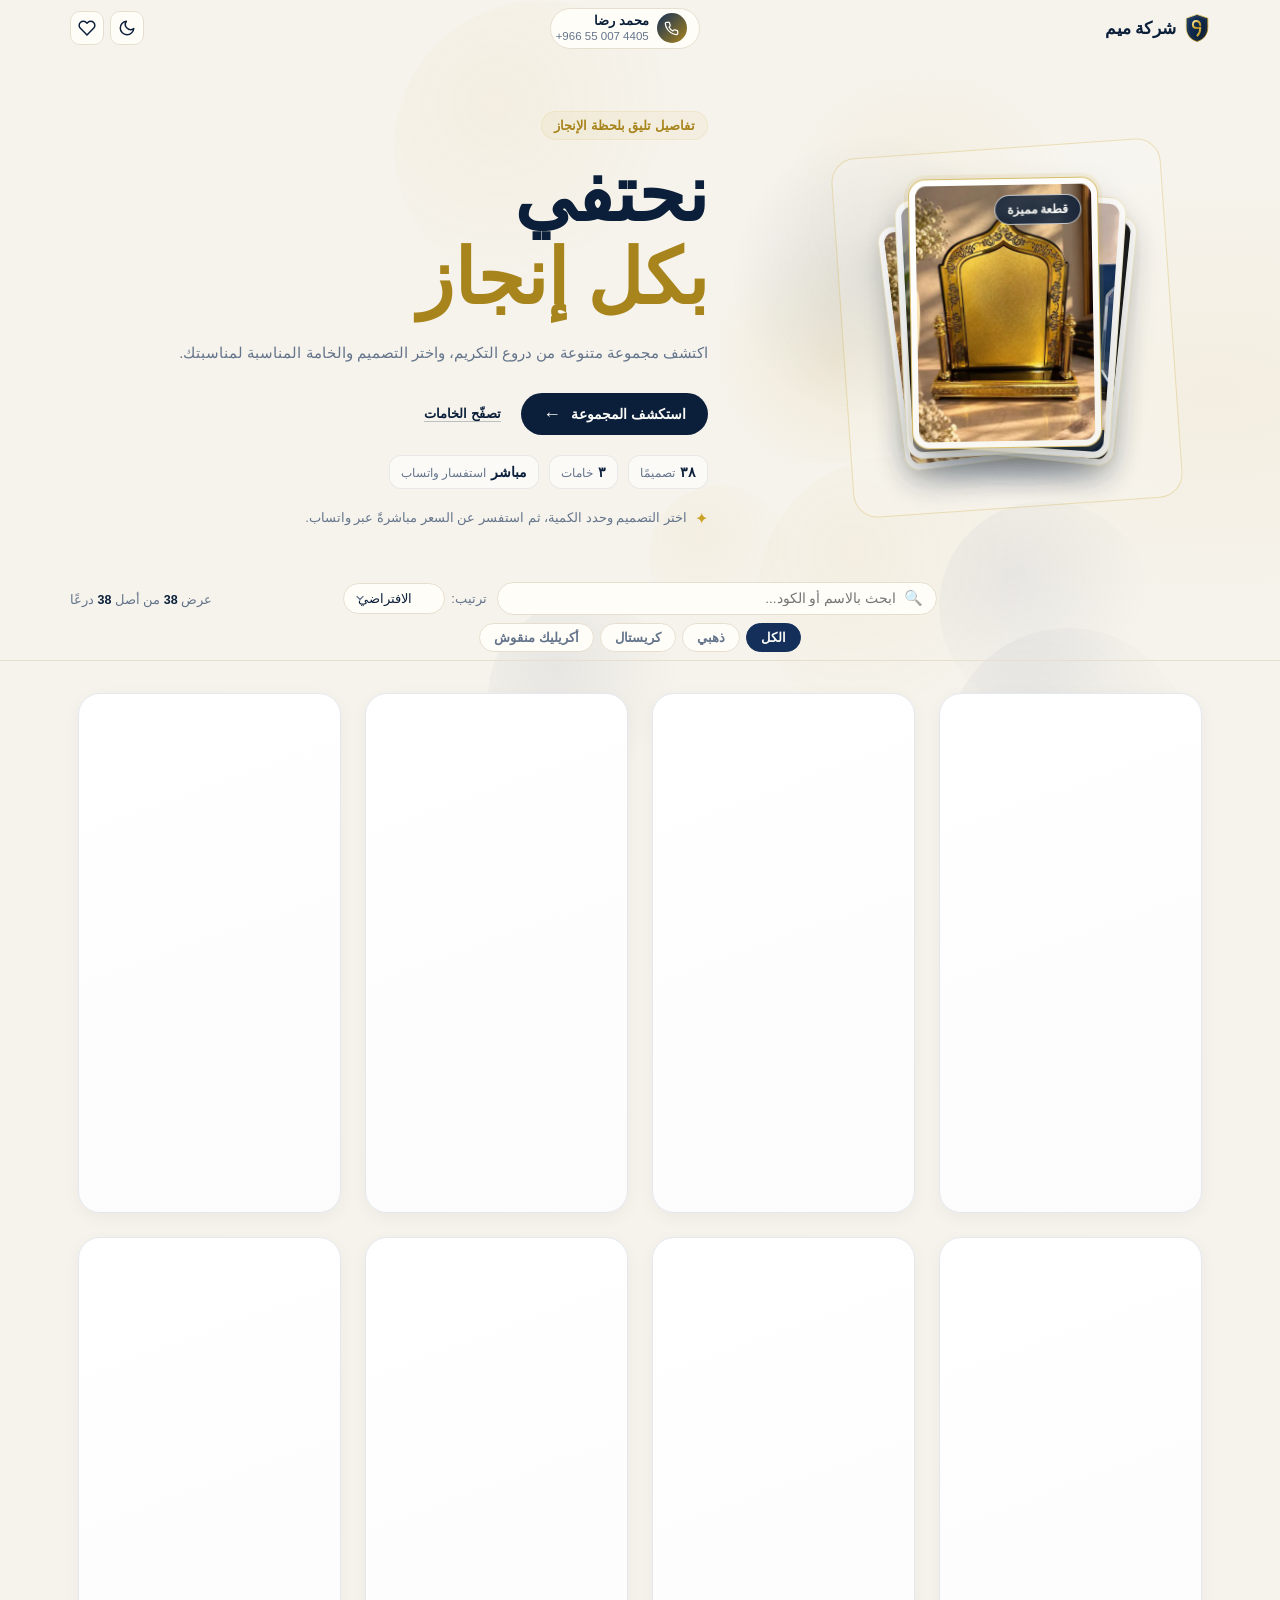
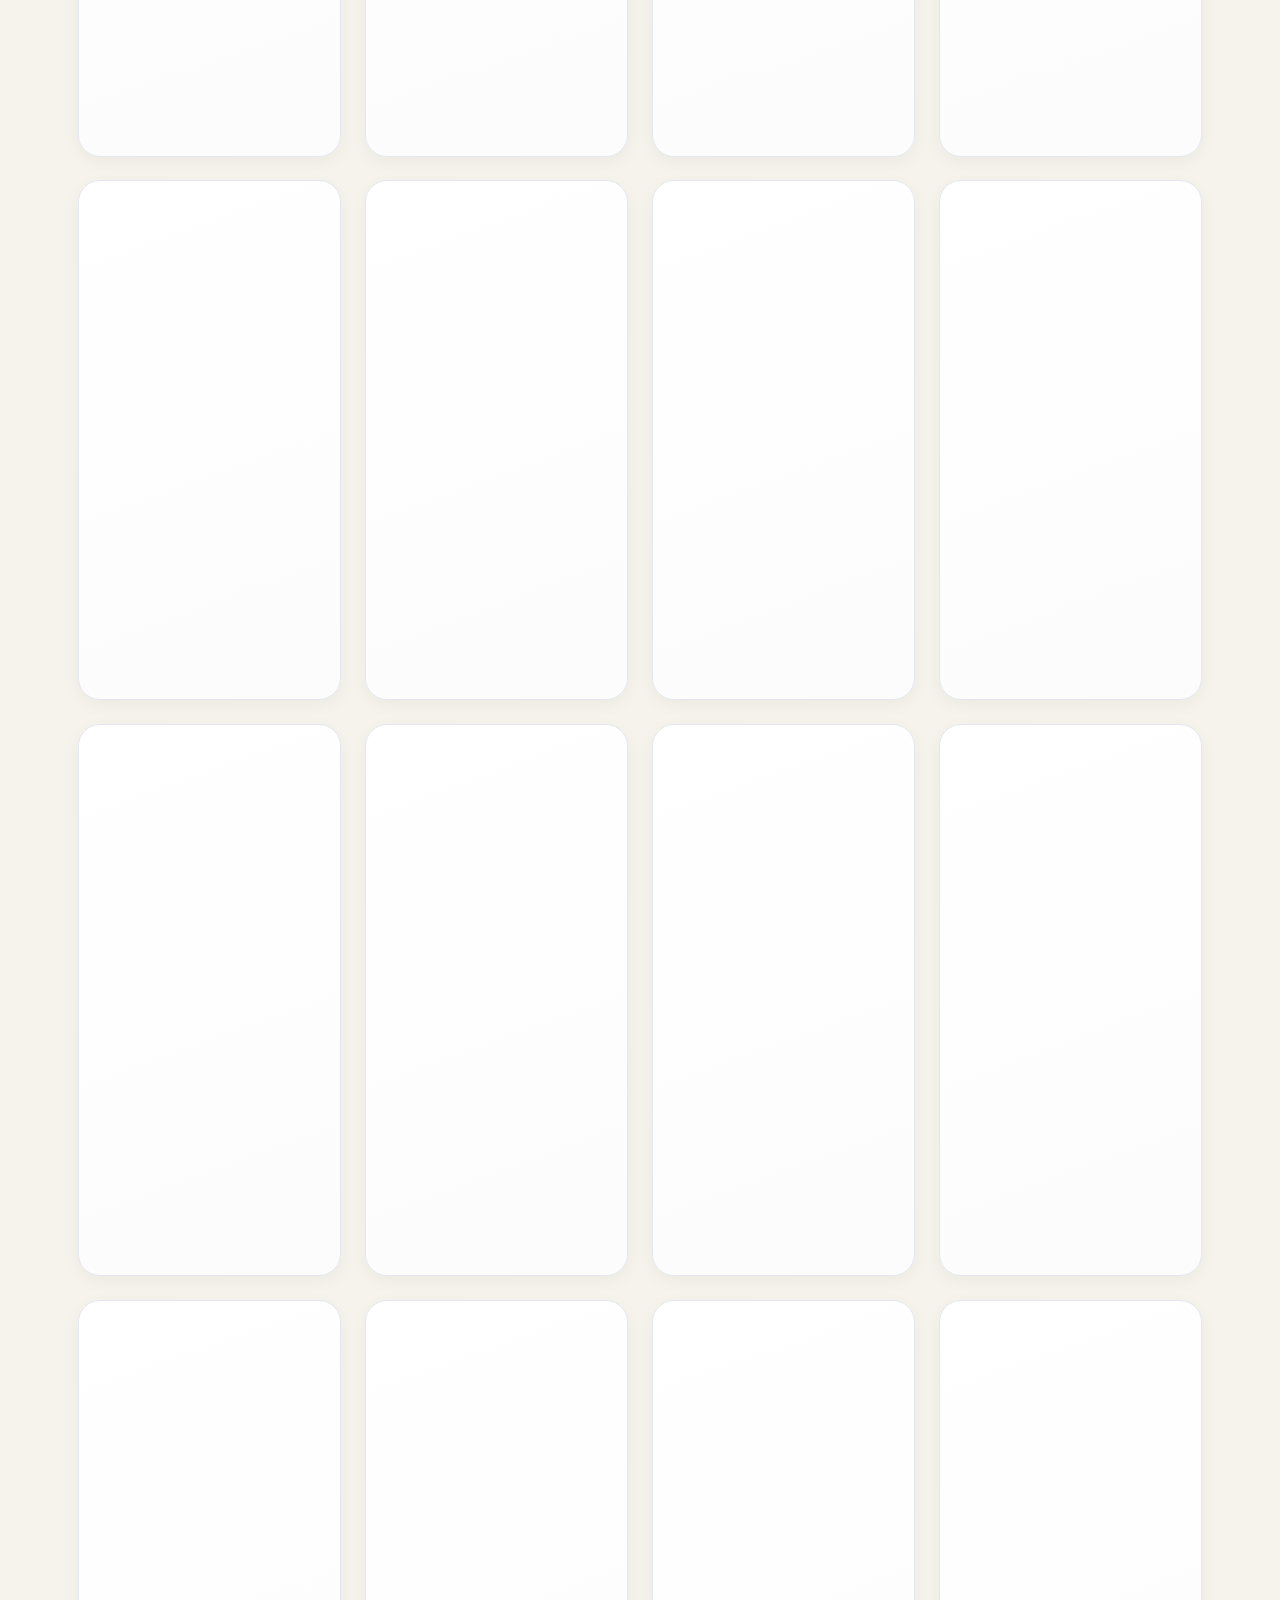
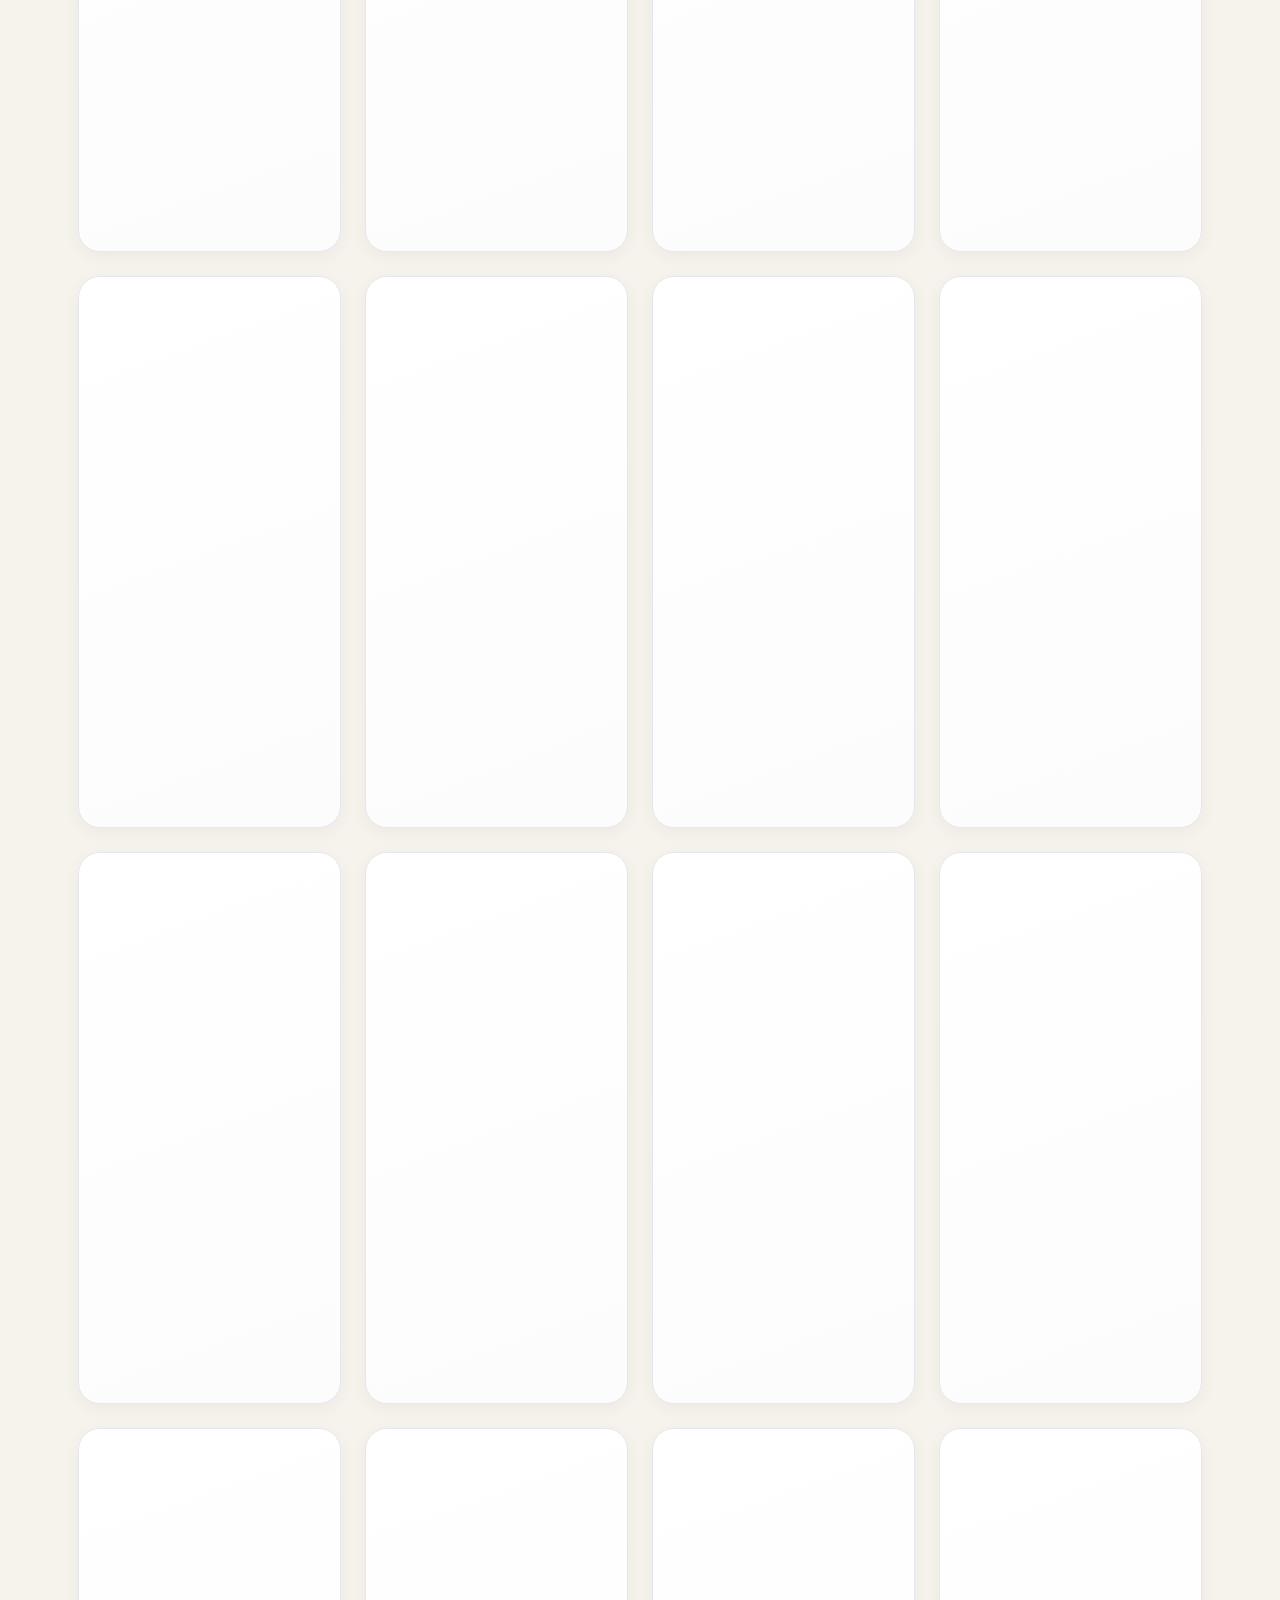
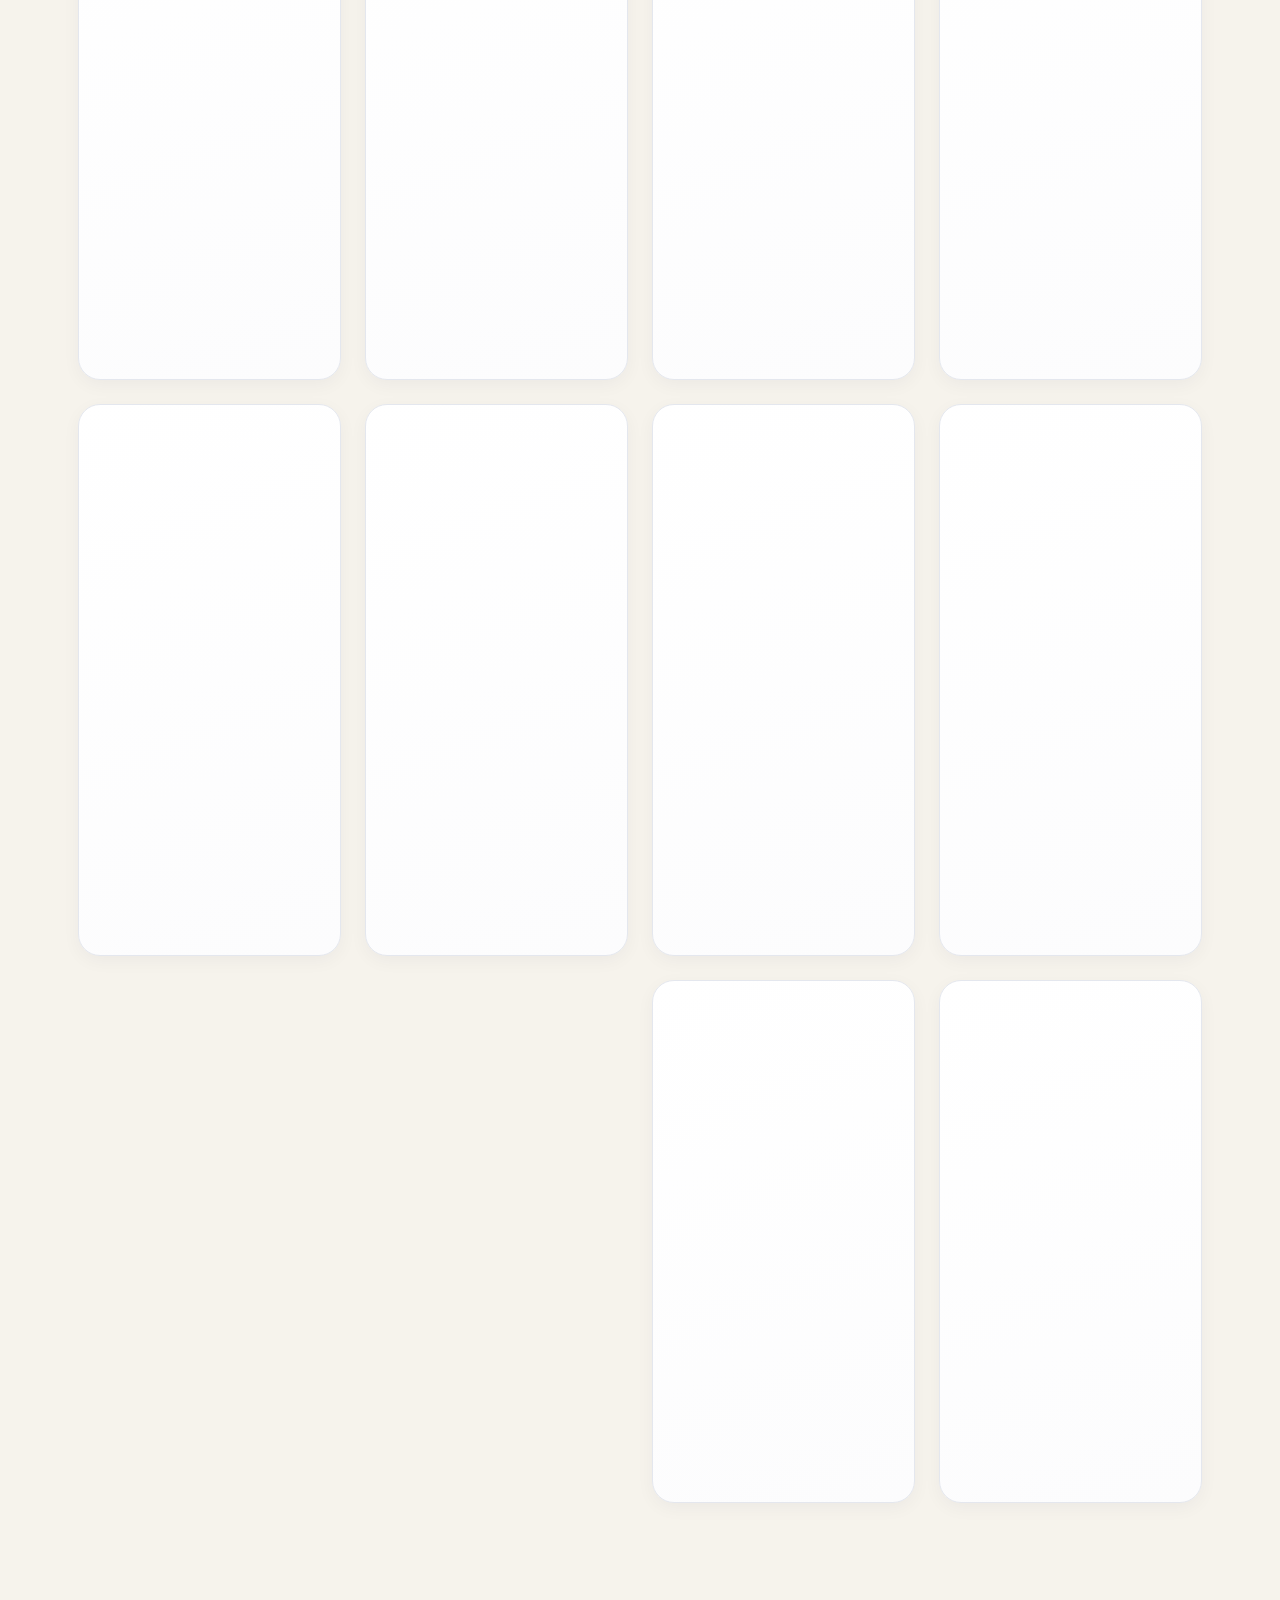
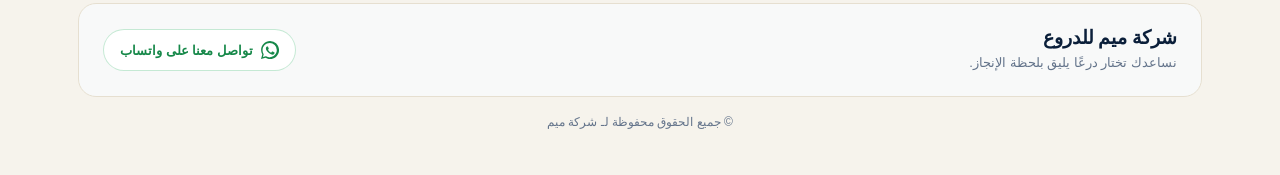
==== site/index.html @ 76159be4 "Update" ====
<!DOCTYPE html>
<html lang="ar" dir="rtl">

<head>
  <meta charset="UTF-8">
  <meta name="viewport" content="width=device-width, initial-scale=1.0">
  <title>دروع التكريم — ذهبي وكريستال وأكريليك | شركة ميم</title>
  <meta name="description" content="تشكيلة دروع تكريم فاخرة من الذهبي والكريستال والأكريليك المنقوش. اختر التصميم وحدد الكمية واستفسر عن السعر مباشرةً عبر واتساب.">
  <meta name="robots" content="index, follow, max-image-preview:large">
  <meta name="author" content="شركة ميم">
  <link rel="canonical" href="https://YOUR-DOMAIN.com/">
  <link rel="alternate" hreflang="ar" href="https://YOUR-DOMAIN.com/">
  <link rel="alternate" hreflang="x-default" href="https://YOUR-DOMAIN.com/">

  <!-- Open Graph / Twitter -->
  <meta property="og:type" content="website">
  <meta property="og:locale" content="ar_AR">
  <meta property="og:site_name" content="شركة ميم">
  <meta property="og:title" content="دروع التكريم — شركة ميم">
  <meta property="og:description" content="ذهبي · كريستال · أكريليك منقوش — تفاصيل تليق بلحظة الإنجاز. استفسر عبر واتساب.">
  <meta property="og:url" content="https://YOUR-DOMAIN.com/">
  <meta property="og:image" content="https://YOUR-DOMAIN.com/images/brand/og-image.jpg">
  <meta property="og:image:width" content="1200">
  <meta property="og:image:height" content="630">
  <meta property="og:image:alt" content="دروع تكريم من شركة ميم — ذهبي وكريستال وأكريليك">
  <meta name="twitter:card" content="summary_large_image">
  <meta name="twitter:title" content="دروع التكريم — شركة ميم">
  <meta name="twitter:description" content="ذهبي · كريستال · أكريليك منقوش — تفاصيل تليق بلحظة الإنجاز.">
  <meta name="twitter:image" content="https://YOUR-DOMAIN.com/images/brand/og-image.jpg">

  <!-- الأمان: CSP احتياطي (الأساسي في ملف _headers) -->
  <meta http-equiv="Content-Security-Policy" content="default-src 'self'; script-src 'self'; style-src 'self' 'unsafe-inline' https://fonts.googleapis.com; font-src https://fonts.gstatic.com; img-src 'self' data: blob: https://*.supabase.co; connect-src 'self' https://*.supabase.co; object-src 'none'; base-uri 'self'; form-action 'self'">
  <meta name="referrer" content="strict-origin-when-cross-origin">

  <meta name="theme-color" content="#0b1f3a">
  <meta name="color-scheme" content="light dark">
  <link rel="manifest" href="manifest.webmanifest">
  <link rel="icon" href="images/brand/favicon.svg" type="image/svg+xml">
  <link rel="icon" href="images/brand/favicon-32.png" sizes="32x32" type="image/png">
  <link rel="apple-touch-icon" href="images/brand/apple-touch-icon.png">

  <link rel="preconnect" href="https://fonts.googleapis.com">
  <link rel="preconnect" href="https://fonts.gstatic.com" crossorigin>
  <link href="https://fonts.googleapis.com/css2?family=Amiri:wght@400;700&family=Tajawal:wght@400;500;700;800;900&display=swap" rel="stylesheet">
  <link rel="stylesheet" href="css/style.css">
  <link rel="preload" as="image" href="images/thumbs/gold/gold-1.webp" fetchpriority="high">

  <!-- build:jsonld -->
  <script type="application/ld+json">
{
 "@context": "https://schema.org",
 "@graph": [
  {
   "@type": "Organization",
   "@id": "https://YOUR-DOMAIN.com/#org",
   "name": "شركة ميم",
   "legalName": "شركة ميم للدروع",
   "url": "https://YOUR-DOMAIN.com/",
   "logo": "https://YOUR-DOMAIN.com/images/brand/icon-512.png",
   "image": "https://YOUR-DOMAIN.com/images/brand/og-image.jpg",
   "telephone": "+966550074405",
   "contactPoint": {
    "@type": "ContactPoint",
    "telephone": "+966550074405",
    "contactType": "sales",
    "availableLanguage": [
     "ar"
    ]
   }
  },
  {
   "@type": "WebSite",
   "@id": "https://YOUR-DOMAIN.com/#website",
   "url": "https://YOUR-DOMAIN.com/",
   "name": "شركة ميم",
   "inLanguage": "ar",
   "publisher": {
    "@id": "https://YOUR-DOMAIN.com/#org"
   }
  },
  {
   "@type": "ItemList",
   "@id": "https://YOUR-DOMAIN.com/#catalog",
   "name": "دروع التكريم",
   "numberOfItems": 38,
   "itemListElement": [
    {
     "@type": "ListItem",
     "position": 1,
     "item": {
      "@type": "Product",
      "name": "درع ذهبي - تصميم ١",
      "sku": "GO-001",
      "category": "ذهبي",
      "color": "",
      "description": "ذهبي ملكي بتصميم عصري — المقاس 176×230",
      "image": "https://YOUR-DOMAIN.com/images/products/gold/gold-1.webp",
      "brand": {
       "@type": "Brand",
       "name": "شركة ميم"
      }
     }
    },
    {
     "@type": "ListItem",
     "position": 2,
     "item": {
      "@type": "Product",
      "name": "درع ذهبي - تصميم ٢",
      "sku": "GO-002",
      "category": "ذهبي",
      "color": "",
      "description": "ذهبي ملكي بتصميم عصري · L — المقاس 220×280",
      "image": "https://YOUR-DOMAIN.com/images/products/gold/gold-2.webp",
      "brand": {
       "@type": "Brand",
       "name": "شركة ميم"
      }
     }
    },
    {
     "@type": "ListItem",
     "position": 3,
     "item": {
      "@type": "Product",
      "name": "درع ذهبي - تصميم ٣",
      "sku": "GO-003",
      "category": "ذهبي",
      "color": "",
      "description": "ذهبي ملكي بتصميم عصري · L — المقاس 220×280",
      "image": "https://YOUR-DOMAIN.com/images/products/gold/gold-3.webp",
      "brand": {
       "@type": "Brand",
       "name": "شركة ميم"
      }
     }
    },
    {
     "@type": "ListItem",
     "position": 4,
     "item": {
      "@type": "Product",
      "name": "درع ذهبي - تصميم ٤",
      "sku": "GO-004",
      "category": "ذهبي",
      "color": "",
      "description": "ذهبي ملكي بتصميم عصري · L — المقاس 220×280",
      "image": "https://YOUR-DOMAIN.com/images/products/gold/gold-4.webp",
      "brand": {
       "@type": "Brand",
       "name": "شركة ميم"
      }
     }
    },
    {
     "@type": "ListItem",
     "position": 5,
     "item": {
      "@type": "Product",
      "name": "درع ذهبي - تصميم ٥",
      "sku": "GO-005",
      "category": "ذهبي",
      "color": "",
      "description": "ذهبي ملكي بتصميم عصري · L — المقاس 220×280",
      "image": "https://YOUR-DOMAIN.com/images/products/gold/gold-5.webp",
      "brand": {
       "@type": "Brand",
       "name": "شركة ميم"
      }
     }
    },
    {
     "@type": "ListItem",
     "position": 6,
     "item": {
      "@type": "Product",
      "name": "درع ذهبي - تصميم ٦",
      "sku": "GO-006",
      "category": "ذهبي",
      "color": "",
      "description": "ذهبي ملكي بتصميم عصري · L — المقاس 220×280",
      "image": "https://YOUR-DOMAIN.com/images/products/gold/gold-6.webp",
      "brand": {
       "@type": "Brand",
       "name": "شركة ميم"
      }
     }
    },
    {
     "@type": "ListItem",
     "position": 7,
     "item": {
      "@type": "Product",
      "name": "درع ذهبي - تصميم ٧",
      "sku": "GO-007",
      "category": "ذهبي",
      "color": "",
      "description": "ذهبي ملكي بتصميم عصري · L — المقاس 220×280",
      "image": "https://YOUR-DOMAIN.com/images/products/gold/gold-7.webp",
      "brand": {
       "@type": "Brand",
       "name": "شركة ميم"
      }
     }
    },
    {
     "@type": "ListItem",
     "position": 8,
     "item": {
      "@type": "Product",
      "name": "درع ذهبي - تصميم ٨",
      "sku": "GO-008",
      "category": "ذهبي",
      "color": "",
      "description": "ذهبي ملكي بتصميم عصري · L — المقاس 220×280",
      "image": "https://YOUR-DOMAIN.com/images/products/gold/gold-8.webp",
      "brand": {
       "@type": "Brand",
       "name": "شركة ميم"
      }
     }
    },
    {
     "@type": "ListItem",
     "position": 9,
     "item": {
      "@type": "Product",
      "name": "درع ذهبي - تصميم ٩",
      "sku": "GO-009",
      "category": "ذهبي",
      "color": "",
      "description": "ذهبي ملكي بتصميم عصري · L — المقاس 220×280",
      "image": "https://YOUR-DOMAIN.com/images/products/gold/gold-9.webp",
      "brand": {
       "@type": "Brand",
       "name": "شركة ميم"
      }
     }
    },
    {
     "@type": "ListItem",
     "position": 10,
     "item": {
      "@type": "Product",
      "name": "درع ذهبي - تصميم ١٠",
      "sku": "GO-010",
      "category": "ذهبي",
      "color": "",
      "description": "ذهبي ملكي بتصميم عصري · L — المقاس 220×280",
      "image": "https://YOUR-DOMAIN.com/images/products/gold/gold-10.webp",
      "brand": {
       "@type": "Brand",
       "name": "شركة ميم"
      }
     }
    },
    {
     "@type": "ListItem",
     "position": 11,
     "item": {
      "@type": "Product",
      "name": "درع ذهبي - تصميم ١١",
      "sku": "GO-011",
      "category": "ذهبي",
      "color": "",
      "description": "ذهبي ملكي بتصميم عصري · L — المقاس 220×280",
      "image": "https://YOUR-DOMAIN.com/images/products/gold/gold-11.webp",
      "brand": {
       "@type": "Brand",
       "name": "شركة ميم"
      }
     }
    },
    {
     "@type": "ListItem",
     "position": 12,
     "item": {
      "@type": "Product",
      "name": "درع ذهبي - تصميم ١٢",
      "sku": "GO-012",
      "category": "ذهبي",
      "color": "",
      "description": "ذهبي ملكي بتصميم عصري · L — المقاس 220×280",
      "image": "https://YOUR-DOMAIN.com/images/products/gold/gold-12.webp",
      "brand": {
       "@type": "Brand",
       "name": "شركة ميم"
      }
     }
    },
    {
     "@type": "ListItem",
     "position": 13,
     "item": {
      "@type": "Product",
      "name": "درع ذهبي - تصميم ١٣",
      "sku": "GO-013",
      "category": "ذهبي",
      "color": "",
      "description": "ذهبي ملكي بتصميم عصري · L — المقاس 220×280",
      "image": "https://YOUR-DOMAIN.com/images/products/gold/gold-13.webp",
      "brand": {
       "@type": "Brand",
       "name": "شركة ميم"
      }
     }
    },
    {
     "@type": "ListItem",
     "position": 14,
     "item": {
      "@type": "Product",
      "name": "قطعة كريستال - تصميم ١",
      "sku": "CR-001",
      "category": "كريستال",
      "color": "",
      "description": "كريستال شفاف · قاعدة خشبية — المقاس ارتفاع 25سم",
      "image": "https://YOUR-DOMAIN.com/images/products/crystal/crystal-1.webp",
      "brand": {
       "@type": "Brand",
       "name": "شركة ميم"
      }
     }
    },
    {
     "@type": "ListItem",
     "position": 15,
     "item": {
      "@type": "Product",
      "name": "قطعة كريستال - تصميم ٢",
      "sku": "CR-002",
      "category": "كريستال",
      "color": "",
      "description": "زجاج مقصوص · خشب زان — المقاس ارتفاع 18سم",
      "image": "https://YOUR-DOMAIN.com/images/products/crystal/crystal-2.webp",
      "brand": {
       "@type": "Brand",
       "name": "شركة ميم"
      }
     }
    },
    {
     "@type": "ListItem",
     "position": 16,
     "item": {
      "@type": "Product",
      "name": "قطعة كريستال - تصميم ٣",
      "sku": "CR-003",
      "category": "كريستال",
      "color": "",
      "description": "زجاج مقصوص · خشب زان — المقاس ارتفاع 18سم",
      "image": "https://YOUR-DOMAIN.com/images/products/crystal/crystal-3.webp",
      "brand": {
       "@type": "Brand",
       "name": "شركة ميم"
      }
     }
    },
    {
     "@type": "ListItem",
     "position": 17,
     "item": {
      "@type": "Product",
      "name": "قطعة كريستال - تصميم ٤",
      "sku": "CR-004",
      "category": "كريستال",
      "color": "",
      "description": "زجاج مقصوص · خشب زان — المقاس ارتفاع 18سم",
      "image": "https://YOUR-DOMAIN.com/images/products/crystal/crystal-4.webp",
      "brand": {
       "@type": "Brand",
       "name": "شركة ميم"
      }
     }
    },
    {
     "@type": "ListItem",
     "position": 18,
     "item": {
      "@type": "Product",
      "name": "قطعة كريستال - تصميم ٥",
      "sku": "CR-005",
      "category": "كريستال",
      "color": "",
      "description": "زجاج مقصوص · خشب زان — المقاس ارتفاع 18سم",
      "image": "https://YOUR-DOMAIN.com/images/products/crystal/crystal-5.webp",
      "brand": {
       "@type": "Brand",
       "name": "شركة ميم"
      }
     }
    },
    {
     "@type": "ListItem",
     "position": 19,
     "item": {
      "@type": "Product",
      "name": "قطعة كريستال - تصميم ٦",
      "sku": "CR-006",
      "category": "كريستال",
      "color": "",
      "description": "زجاج مقصوص · خشب زان — المقاس ارتفاع 18سم",
      "image": "https://YOUR-DOMAIN.com/images/products/crystal/crystal-6.webp",
      "brand": {
       "@type": "Brand",
       "name": "شركة ميم"
      }
     }
    },
    {
     "@type": "ListItem",
     "position": 20,
     "item": {
      "@type": "Product",
      "name": "قطعة كريستال - تصميم ٧",
      "sku": "CR-007",
      "category": "كريستال",
      "color": "",
      "description": "زجاج مقصوص · خشب زان — المقاس ارتفاع 18سم",
      "image": "https://YOUR-DOMAIN.com/images/products/crystal/crystal-7.webp",
      "brand": {
       "@type": "Brand",
       "name": "شركة ميم"
      }
     }
    },
    {
     "@type": "ListItem",
     "position": 21,
     "item": {
      "@type": "Product",
      "name": "قطعة كريستال - تصميم ٨",
      "sku": "CR-008",
      "category": "كريستال",
      "color": "",
      "description": "زجاج مقصوص · خشب زان — المقاس ارتفاع 18سم",
      "image": "https://YOUR-DOMAIN.com/images/products/crystal/crystal-8.webp",
      "brand": {
       "@type": "Brand",
       "name": "شركة ميم"
      }
     }
    },
    {
     "@type": "ListItem",
     "position": 22,
     "item": {
      "@type": "Product",
      "name": "قطعة كريستال - تصميم ٩",
      "sku": "CR-009",
      "category": "كريستال",
      "color": "",
      "description": "زجاج مقصوص · خشب زان — المقاس ارتفاع 18سم",
      "image": "https://YOUR-DOMAIN.com/images/products/crystal/crystal-9.webp",
      "brand": {
       "@type": "Brand",
       "name": "شركة ميم"
      }
     }
    },
    {
     "@type": "ListItem",
     "position": 23,
     "item": {
      "@type": "Product",
      "name": "قطعة كريستال - تصميم ١٠",
      "sku": "CR-010",
      "category": "كريستال",
      "color": "",
      "description": "زجاج مقصوص · خشب زان — المقاس ارتفاع 18سم",
      "image": "https://YOUR-DOMAIN.com/images/products/crystal/crystal-10.webp",
      "brand": {
       "@type": "Brand",
       "name": "شركة ميم"
      }
     }
    },
    {
     "@type": "ListItem",
     "position": 24,
     "item": {
      "@type": "Product",
      "name": "قطعة كريستال - تصميم ١١",
      "sku": "CR-011",
      "category": "كريستال",
      "color": "",
      "description": "زجاج مقصوص · خشب زان — المقاس ارتفاع 18سم",
      "image": "https://YOUR-DOMAIN.com/images/products/crystal/crystal-11.webp",
      "brand": {
       "@type": "Brand",
       "name": "شركة ميم"
      }
     }
    },
    {
     "@type": "ListItem",
     "position": 25,
     "item": {
      "@type": "Product",
      "name": "قطعة كريستال - تصميم ١٢",
      "sku": "CR-012",
      "category": "كريستال",
      "color": "",
      "description": "زجاج مقصوص · خشب زان — المقاس ارتفاع 18سم",
      "image": "https://YOUR-DOMAIN.com/images/products/crystal/crystal-12.webp",
      "brand": {
       "@type": "Brand",
       "name": "شركة ميم"
      }
     }
    },
    {
     "@type": "ListItem",
     "position": 26,
     "item": {
      "@type": "Product",
      "name": "قطعة كريستال - تصميم ١٣",
      "sku": "CR-013",
      "category": "كريستال",
      "color": "",
      "description": "زجاج مقصوص · خشب زان — المقاس ارتفاع 18سم",
      "image": "https://YOUR-DOMAIN.com/images/products/crystal/crystal-13.webp",
      "brand": {
       "@type": "Brand",
       "name": "شركة ميم"
      }
     }
    },
    {
     "@type": "ListItem",
     "position": 27,
     "item": {
      "@type": "Product",
      "name": "قطعة كريستال - تصميم ١٤",
      "sku": "CR-014",
      "category": "كريستال",
      "color": "",
      "description": "زجاج مقصوص · خشب زان — المقاس ارتفاع 18سم",
      "image": "https://YOUR-DOMAIN.com/images/products/crystal/crystal-14.webp",
      "brand": {
       "@type": "Brand",
       "name": "شركة ميم"
      }
     }
    },
    {
     "@type": "ListItem",
     "position": 28,
     "item": {
      "@type": "Product",
      "name": "قطعة كريستال - تصميم ١٥",
      "sku": "CR-015",
      "category": "كريستال",
      "color": "",
      "description": "زجاج مقصوص · خشب زان — المقاس ارتفاع 18سم",
      "image": "https://YOUR-DOMAIN.com/images/products/crystal/crystal-15.webp",
      "brand": {
       "@type": "Brand",
       "name": "شركة ميم"
      }
     }
    },
    {
     "@type": "ListItem",
     "position": 29,
     "item": {
      "@type": "Product",
      "name": "قطعة كريستال - تصميم ١٦",
      "sku": "CR-016",
      "category": "كريستال",
      "color": "",
      "description": "زجاج مقصوص · خشب زان — المقاس ارتفاع 18سم",
      "image": "https://YOUR-DOMAIN.com/images/products/crystal/crystal-16.webp",
      "brand": {
       "@type": "Brand",
       "name": "شركة ميم"
      }
     }
    },
    {
     "@type": "ListItem",
     "position": 30,
     "item": {
      "@type": "Product",
      "name": "قطعة كريستال - تصميم ١٧",
      "sku": "CR-017",
      "category": "كريستال",
      "color": "",
      "description": "زجاج مقصوص · خشب زان — المقاس ارتفاع 18سم",
      "image": "https://YOUR-DOMAIN.com/images/products/crystal/crystal-17.webp",
      "brand": {
       "@type": "Brand",
       "name": "شركة ميم"
      }
     }
    },
    {
     "@type": "ListItem",
     "position": 31,
     "item": {
      "@type": "Product",
      "name": "قطعة كريستال - تصميم ١٨",
      "sku": "CR-018",
      "category": "كريستال",
      "color": "",
      "description": "زجاج مقصوص · خشب زان — المقاس ارتفاع 18سم",
      "image": "https://YOUR-DOMAIN.com/images/products/crystal/crystal-18.webp",
      "brand": {
       "@type": "Brand",
       "name": "شركة ميم"
      }
     }
    },
    {
     "@type": "ListItem",
     "position": 32,
     "item": {
      "@type": "Product",
      "name": "قطعة كريستال - تصميم ١٩",
      "sku": "CR-019",
      "category": "كريستال",
      "color": "",
      "description": "زجاج مقصوص · خشب زان — المقاس ارتفاع 18سم",
      "image": "https://YOUR-DOMAIN.com/images/products/crystal/crystal-19.webp",
      "brand": {
       "@type": "Brand",
       "name": "شركة ميم"
      }
     }
    },
    {
     "@type": "ListItem",
     "position": 33,
     "item": {
      "@type": "Product",
      "name": "قطعة كريستال - تصميم ٢٠",
      "sku": "CR-020",
      "category": "كريستال",
      "color": "",
      "description": "زجاج مقصوص · خشب زان — المقاس ارتفاع 18سم",
      "image": "https://YOUR-DOMAIN.com/images/products/crystal/crystal-20.webp",
      "brand": {
       "@type": "Brand",
       "name": "شركة ميم"
      }
     }
    },
    {
     "@type": "ListItem",
     "position": 34,
     "item": {
      "@type": "Product",
      "name": "لوحة أكريليك - تصميم ١",
      "sku": "AC-001",
      "category": "أكريليك منقوش",
      "color": "",
      "description": "أكريليك فاتح · حفر ليزر — المقاس أفقي 30×22سم",
      "image": "https://YOUR-DOMAIN.com/images/products/acrylic/acrylic-1.webp",
      "brand": {
       "@type": "Brand",
       "name": "شركة ميم"
      }
     }
    },
    {
     "@type": "ListItem",
     "position": 35,
     "item": {
      "@type": "Product",
      "name": "لوحة أكريليك - تصميم ٢",
      "sku": "AC-002",
      "category": "أكريليك منقوش",
      "color": "",
      "description": "أكريليك فاتح · نجمة محفورة — المقاس أفقي 30×22سم",
      "image": "https://YOUR-DOMAIN.com/images/products/acrylic/acrylic-2.webp",
      "brand": {
       "@type": "Brand",
       "name": "شركة ميم"
      }
     }
    },
    {
     "@type": "ListItem",
     "position": 36,
     "item": {
      "@type": "Product",
      "name": "لوحة أكريليك - تصميم ٣",
      "sku": "AC-003",
      "category": "أكريليك منقوش",
      "color": "",
      "description": "أكريليك فاتح · نجمة محفورة — المقاس أفقي 30×22سم",
      "image": "https://YOUR-DOMAIN.com/images/products/acrylic/acrylic-3.webp",
      "brand": {
       "@type": "Brand",
       "name": "شركة ميم"
      }
     }
    },
    {
     "@type": "ListItem",
     "position": 37,
     "item": {
      "@type": "Product",
      "name": "لوحة أكريليك - تصميم ٤",
      "sku": "AC-004",
      "category": "أكريليك منقوش",
      "color": "",
      "description": "أكريليك فاتح · نجمة محفورة — المقاس أفقي 30×22سم",
      "image": "https://YOUR-DOMAIN.com/images/products/acrylic/acrylic-4.webp",
      "brand": {
       "@type": "Brand",
       "name": "شركة ميم"
      }
     }
    },
    {
     "@type": "ListItem",
     "position": 38,
     "item": {
      "@type": "Product",
      "name": "لوحة أكريليك - تصميم ٥",
      "sku": "AC-005",
      "category": "أكريليك منقوش",
      "color": "",
      "description": "أكريليك فاتح · نجمة محفورة — المقاس أفقي 30×22سم",
      "image": "https://YOUR-DOMAIN.com/images/products/acrylic/acrylic-5.webp",
      "brand": {
       "@type": "Brand",
       "name": "شركة ميم"
      }
     }
    }
   ]
  }
 ]
}
  </script>
  <!-- /build:jsonld -->
</head>

<body>
  <a class="skip-link" href="#grid">انتقل إلى المنتجات</a>

  <!-- Page loader -->
  <div id="page-loader" class="page-loader" aria-hidden="true">
    <div class="page-loader__mark">
      <img src="images/brand/logo-mark.svg" width="56" height="63" alt="" decoding="async">
    </div>
    <p class="page-loader__text">دروع التكريم</p>
  </div>

  <div class="floaters" id="floaters"></div>

  <!-- Header -->
  <header class="site-header">
    <a class="brand" href="#top">
      <img class="brand-mark" src="images/brand/logo-mark.svg" width="32" height="36" alt="" decoding="async">
      <span class="brand-name">شركة ميم</span>
    </a>

    <a class="header-contact" id="header-contact" href="#">
      <span class="header-contact__icon" aria-hidden="true">
        <svg viewBox="0 0 24 24" fill="none" stroke="currentColor" stroke-width="2" stroke-linecap="round" stroke-linejoin="round">
          <path d="M22 16.92v3a2 2 0 0 1-2.18 2 19.86 19.86 0 0 1-8.63-3.07 19.5 19.5 0 0 1-6-6 19.86 19.86 0 0 1-3.07-8.67A2 2 0 0 1 4.11 2h3a2 2 0 0 1 2 1.72c.127.96.361 1.903.7 2.81a2 2 0 0 1-.45 2.11L8.09 9.91a16 16 0 0 0 6 6l1.27-1.27a2 2 0 0 1 2.11-.45c.907.339 1.85.573 2.81.7A2 2 0 0 1 22 16.92z"/>
        </svg>
      </span>
      <span class="header-contact__text">
        <strong id="header-contact-name">محمد رضا</strong>
        <span id="header-contact-phone">+966 55 007 4405</span>
      </span>
    </a>

    <!-- أزرار الثيم والمفضلة -->
    <div class="header-tools">
      <button class="icon-btn" id="themeToggle" aria-label="تبديل الوضع الليلي" title="الوضع الليلي/النهاري">
        <svg viewBox="0 0 24 24" width="18" height="18" fill="none" stroke="currentColor" stroke-width="2" stroke-linecap="round" stroke-linejoin="round">
          <path d="M21 12.79A9 9 0 1 1 11.21 3 7 7 0 0 0 21 12.79z"/>
        </svg>
      </button>
      <button class="icon-btn" id="favToggle" aria-label="المفضلة" title="المفضلة">
        <svg viewBox="0 0 24 24" width="18" height="18" fill="none" stroke="currentColor" stroke-width="2" stroke-linecap="round" stroke-linejoin="round">
          <path d="M20.84 4.61a5.5 5.5 0 0 0-7.78 0L12 5.67l-1.06-1.06a5.5 5.5 0 0 0-7.78 7.78l1.06 1.06L12 21.23l7.78-7.78 1.06-1.06a5.5 5.5 0 0 0 0-7.78z"/>
        </svg>
        <span class="fav-count" id="favCount" hidden>0</span>
      </button>
    </div>
  </header>

  <!-- Hero -->
  <section class="hero" id="top">
    <div class="hero-copy">
      <p class="kicker">تفاصيل تليق بلحظة الإنجاز</p>
      <h1>نحتفي<br><span>بكل إنجاز</span></h1>
      <p class="hero-description">اكتشف مجموعة متنوعة من دروع التكريم، واختر التصميم والخامة المناسبة لمناسبتك.</p>
      <div class="hero-actions">
        <a class="hero-cta" href="#grid">استكشف المجموعة <span aria-hidden="true">←</span></a>
        <a class="hero-secondary" href="#filters">تصفّح الخامات</a>
      </div>
      <ul class="hero-highlights" aria-label="تفاصيل المجموعة">
        <li><strong id="hero-product-count">٣٨</strong><span>تصميمًا</span></li>
        <li><strong id="hero-category-count">٣</strong><span>خامات</span></li>
        <li><strong>مباشر</strong><span>استفسار واتساب</span></li>
      </ul>
      <p class="hero-note"><span aria-hidden="true">✦</span> اختر التصميم وحدد الكمية، ثم استفسر عن السعر مباشرةً عبر واتساب.</p>
    </div>
    <div class="hero-stack" aria-label="نماذج من مجموعة الدروع التكريمية">
      <figure class="hero-card hero-card--back-left" tabindex="0" aria-label="درع ذهبي - تصميم ٤">
        <img src="images/thumbs/gold/gold-4.webp" width="390" height="520" alt="درع ذهبي مزخرف" loading="lazy" decoding="async">
      </figure>
      <figure class="hero-card hero-card--back-right" tabindex="0" aria-label="قطعة كريستال - تصميم ٧">
        <img src="images/thumbs/crystal/crystal-7.webp" width="520" height="520" alt="قطعة كريستال بتصميم هندسي" loading="lazy" decoding="async">
      </figure>
      <figure class="hero-card hero-card--middle-left" tabindex="0" aria-label="قطعة كريستال - تصميم ١">
        <img src="images/thumbs/crystal/crystal-1.webp" width="388" height="520" alt="قطعة كريستال بقاعدة خشبية" loading="lazy" decoding="async">
      </figure>
      <figure class="hero-card hero-card--middle-right" tabindex="0" aria-label="لوحة أكريليك - تصميم ٢">
        <img src="images/thumbs/acrylic/acrylic-2.webp" width="520" height="347" alt="لوحة أكريليك محفورة" loading="lazy" decoding="async">
      </figure>
      <figure class="hero-card hero-card--front" tabindex="0" aria-label="درع ذهبي - تصميم ١">
        <span class="hero-featured__label">قطعة مميزة</span>
        <img src="images/thumbs/gold/gold-1.webp" width="390" height="520" alt="درع ذهبي فاخر مزخرف" fetchpriority="high" decoding="async">
      </figure>
    </div>
  </section>

  <!-- Recently viewed  -->
  <section class="recently-viewed" id="recentlyViewed" hidden>
    <div class="recently-viewed__inner">
      <h2 class="recently-viewed__title">👁️ شوهد مؤخرًا</h2>
      <div class="recently-viewed__track" id="recentlyTrack"></div>
    </div>
  </section>

  <!-- Filter bar + search + sort -->
  <div class="filter-bar-slot">
    <div class="filter-bar">
      <div class="filter-bar__top">
        <div class="search-wrap">
          <span class="search-wrap__icon" aria-hidden="true">🔍</span>
          <input id="searchInput" type="search" placeholder="ابحث بالاسم أو الكود..." aria-label="بحث في المنتجات" autocomplete="off">
          <button id="clearSearch" class="search-clear" hidden aria-label="مسح البحث">✕</button>
        </div>
        <div class="sort-wrap" aria-label="ترتيب المنتجات">
          <label for="sortSelect" class="sort-wrap__label">ترتيب:</label>
          <select id="sortSelect" class="sort-select">
            <option value="default">الافتراضي</option>
            <option value="name">أبجديًا</option>
            <option value="code">بالكود</option>
            <option value="newest">الأحدث</option>
          </select>
        </div>
        <button class="mobile-filter-toggle" id="mobileFilterToggle" type="button" aria-label="فتح قائمة التصنيفات" title="التصنيفات" aria-expanded="false" aria-controls="mobileFilterDrawer">
          <svg viewBox="0 0 24 24" width="20" height="20" fill="none" stroke="currentColor" stroke-width="2" stroke-linecap="round" stroke-linejoin="round" aria-hidden="true">
            <path d="M4 6h16M4 12h16M4 18h16"/>
            <circle cx="9" cy="6" r="2" fill="currentColor" stroke="none"/>
            <circle cx="15" cy="12" r="2" fill="currentColor" stroke="none"/>
            <circle cx="8" cy="18" r="2" fill="currentColor" stroke="none"/>
          </svg>
        </button>
      </div>

      <div class="mobile-filter-drawer" id="mobileFilterDrawer">
        <div class="mobile-filter-backdrop" data-filter-close></div>
        <aside class="mobile-filter-panel" role="dialog" aria-modal="true" aria-labelledby="mobileFilterTitle" aria-hidden="true" tabindex="-1">
          <div class="mobile-filter-header">
            <h2 id="mobileFilterTitle">تصفية حسب النوع</h2>
            <button class="mobile-filter-close" type="button" aria-label="إغلاق التصنيفات" data-filter-close>&times;</button>
          </div>
          <nav class="filters" id="filters" aria-label="تصفية حسب نوع المنتج"></nav>
        </aside>
      </div>
      <p class="count" id="count"></p>
      <p class="search-count" id="searchCount" hidden></p>
    </div>
  </div>

  <main class="grid" id="grid" aria-label="معرض دروع التكريم"></main>
  <!-- build:noscript -->
  <noscript>
    <section class="noscript-catalog">
      <h2>دروع التكريم — شركة ميم</h2>
      <p>فعّل JavaScript لتصفح المعرض بالصور، أو تواصل معنا مباشرة على واتساب.</p>
      <ul>
      <li>درع ذهبي - تصميم ١ — GO-001 — ذهبي — 176×230</li>
      <li>درع ذهبي - تصميم ٢ — GO-002 — ذهبي — 220×280</li>
      <li>درع ذهبي - تصميم ٣ — GO-003 — ذهبي — 220×280</li>
      <li>درع ذهبي - تصميم ٤ — GO-004 — ذهبي — 220×280</li>
      <li>درع ذهبي - تصميم ٥ — GO-005 — ذهبي — 220×280</li>
      <li>درع ذهبي - تصميم ٦ — GO-006 — ذهبي — 220×280</li>
      <li>درع ذهبي - تصميم ٧ — GO-007 — ذهبي — 220×280</li>
      <li>درع ذهبي - تصميم ٨ — GO-008 — ذهبي — 220×280</li>
      <li>درع ذهبي - تصميم ٩ — GO-009 — ذهبي — 220×280</li>
      <li>درع ذهبي - تصميم ١٠ — GO-010 — ذهبي — 220×280</li>
      <li>درع ذهبي - تصميم ١١ — GO-011 — ذهبي — 220×280</li>
      <li>درع ذهبي - تصميم ١٢ — GO-012 — ذهبي — 220×280</li>
      <li>درع ذهبي - تصميم ١٣ — GO-013 — ذهبي — 220×280</li>
      <li>قطعة كريستال - تصميم ١ — CR-001 — كريستال — ارتفاع 25سم</li>
      <li>قطعة كريستال - تصميم ٢ — CR-002 — كريستال — ارتفاع 18سم</li>
      <li>قطعة كريستال - تصميم ٣ — CR-003 — كريستال — ارتفاع 18سم</li>
      <li>قطعة كريستال - تصميم ٤ — CR-004 — كريستال — ارتفاع 18سم</li>
      <li>قطعة كريستال - تصميم ٥ — CR-005 — كريستال — ارتفاع 18سم</li>
      <li>قطعة كريستال - تصميم ٦ — CR-006 — كريستال — ارتفاع 18سم</li>
      <li>قطعة كريستال - تصميم ٧ — CR-007 — كريستال — ارتفاع 18سم</li>
      <li>قطعة كريستال - تصميم ٨ — CR-008 — كريستال — ارتفاع 18سم</li>
      <li>قطعة كريستال - تصميم ٩ — CR-009 — كريستال — ارتفاع 18سم</li>
      <li>قطعة كريستال - تصميم ١٠ — CR-010 — كريستال — ارتفاع 18سم</li>
      <li>قطعة كريستال - تصميم ١١ — CR-011 — كريستال — ارتفاع 18سم</li>
      <li>قطعة كريستال - تصميم ١٢ — CR-012 — كريستال — ارتفاع 18سم</li>
      <li>قطعة كريستال - تصميم ١٣ — CR-013 — كريستال — ارتفاع 18سم</li>
      <li>قطعة كريستال - تصميم ١٤ — CR-014 — كريستال — ارتفاع 18سم</li>
      <li>قطعة كريستال - تصميم ١٥ — CR-015 — كريستال — ارتفاع 18سم</li>
      <li>قطعة كريستال - تصميم ١٦ — CR-016 — كريستال — ارتفاع 18سم</li>
      <li>قطعة كريستال - تصميم ١٧ — CR-017 — كريستال — ارتفاع 18سم</li>
      <li>قطعة كريستال - تصميم ١٨ — CR-018 — كريستال — ارتفاع 18سم</li>
      <li>قطعة كريستال - تصميم ١٩ — CR-019 — كريستال — ارتفاع 18سم</li>
      <li>قطعة كريستال - تصميم ٢٠ — CR-020 — كريستال — ارتفاع 18سم</li>
      <li>لوحة أكريليك - تصميم ١ — AC-001 — أكريليك منقوش — أفقي 30×22سم</li>
      <li>لوحة أكريليك - تصميم ٢ — AC-002 — أكريليك منقوش — أفقي 30×22سم</li>
      <li>لوحة أكريليك - تصميم ٣ — AC-003 — أكريليك منقوش — أفقي 30×22سم</li>
      <li>لوحة أكريليك - تصميم ٤ — AC-004 — أكريليك منقوش — أفقي 30×22سم</li>
      <li>لوحة أكريليك - تصميم ٥ — AC-005 — أكريليك منقوش — أفقي 30×22سم</li>
      </ul>
    </section>
  </noscript>
  <!-- /build:noscript -->

  <!-- Product modal -->
  <div class="product-modal" id="product-modal" hidden>
    <div class="product-modal__backdrop" data-modal-close></div>
    <section class="product-modal__dialog" role="dialog" aria-modal="true" aria-labelledby="modal-product-name">
      <button class="product-modal__close" type="button" aria-label="إغلاق" data-modal-close>&times;</button>
      <button class="select-toggle select-toggle--modal" type="button" id="modal-select-toggle" aria-label="تحديد هذا المنتج للإرسال">
        <svg viewBox="0 0 24 24" fill="none" stroke="currentColor" stroke-width="3" stroke-linecap="round" stroke-linejoin="round">
          <polyline points="20 6 9 17 4 12"/>
        </svg>
      </button>
      <button class="product-modal__nav product-modal__nav--prev" type="button" id="modal-prev" aria-label="المنتج السابق">‹</button>
      <button class="product-modal__nav product-modal__nav--next" type="button" id="modal-next" aria-label="المنتج التالي">›</button>
      <div class="product-modal__gallery">
        <img class="product-modal__image" id="modal-product-image" alt="">
        <div class="product-modal__gallery-thumbs" id="modal-gallery-thumbs" role="group" aria-label="صور المنتج"></div>
      </div>
      <div class="product-modal__content">
        <p class="product-modal__material" id="modal-product-material"></p>
        <p class="product-modal__color" id="modal-product-color"></p>
        <p class="product-modal__counter" id="modal-product-counter"></p>
        <h2 id="modal-product-name"></h2>
        <p class="product-modal__code" id="modal-product-code"></p>
        <p class="product-modal__size" id="modal-product-size"></p>
        <div class="modal-variants" id="modal-variants"></div>
        <div id="modal-quantity-control"></div>
        <div class="product-modal__actions">
          <a class="product-modal__whatsapp" id="modal-product-whatsapp" target="_blank" rel="noopener noreferrer">
            تواصل عبر WhatsApp
          </a>
          <!-- زر مشاركة + مفضلة -->
          <button class="product-modal__btn" id="modal-share" type="button" aria-label="نسخ رابط المنتج" title="نسخ الرابط">
            <svg viewBox="0 0 24 24" width="18" height="18" fill="none" stroke="currentColor" stroke-width="2" stroke-linecap="round" stroke-linejoin="round">
              <circle cx="18" cy="5" r="3"/><circle cx="6" cy="12" r="3"/><circle cx="18" cy="19" r="3"/>
              <line x1="8.59" y1="13.51" x2="15.42" y2="17.49"/>
              <line x1="15.41" y1="6.51" x2="8.59" y2="10.49"/>
            </svg>
          </button>
          <button class="product-modal__btn" id="modal-fav" type="button" aria-label="أضف للمفضلة" title="المفضلة">
            <svg viewBox="0 0 24 24" width="18" height="18" fill="none" stroke="currentColor" stroke-width="2" stroke-linecap="round" stroke-linejoin="round">
              <path d="M20.84 4.61a5.5 5.5 0 0 0-7.78 0L12 5.67l-1.06-1.06a5.5 5.5 0 0 0-7.78 7.78l1.06 1.06L12 21.23l7.78-7.78 1.06-1.06a5.5 5.5 0 0 0 0-7.78z"/>
            </svg>
          </button>
        </div>
      </div>
    </section>
  </div>

  <button class="scroll-top" id="scroll-top" type="button" aria-label="العودة إلى أعلى الصفحة">
    <span aria-hidden="true">↑</span>
  </button>

  <!-- Bulk bar -->
  <div class="bulk-bar" id="bulk-bar" hidden>
    <span class="bulk-bar__count" id="bulk-bar-count"></span>
    <button class="bulk-bar__send" id="bulk-bar-send" type="button">
      <svg viewBox="0 0 24 24" aria-hidden="true" focusable="false">
        <path d="M20.52 3.48A11.92 11.92 0 0 0 12.09 0C5.5 0 .12 5.38.12 12.02c0 2.12.55 4.18 1.6 5.99L0 24l6.15-1.61a11.98 11.98 0 0 0 5.94 1.8h.01c6.58 0 11.97-5.38 11.97-12.02 0-3.2-1.24-6.21-3.48-8.49Zm-8.43 18.46h-.01c-1.91 0-3.78-.51-5.41-1.48l-.39-.23-3.65.96.98-3.55-.25-.39A9.48 9.48 0 0 1 2.1 12.02c0-5.23 4.26-9.48 9.49-9.48a9.42 9.42 0 0 1 6.7 2.78 9.46 9.46 0 0 1 2.78 6.7c0 5.24-4.26 9.48-9.49 9.48Zm5.21-7.1c-.28-.14-1.67-.82-1.93-.92-.26-.1-.45-.14-.63.14-.18.28-.71.92-.87 1.11-.16.18-.32.2-.6.07-.28-.14-1.18-.43-2.25-1.39-.83-.74-1.39-1.65-1.55-1.93-.16-.28-.02-.43.12-.57.13-.13.28-.33.42-.5.14-.17.18-.29.28-.48.09-.19.05-.36-.02-.5-.07-.14-.63-1.52-.86-2.08-.22-.55-.45-.47-.63-.48l-.54-.01c-.18 0-.48.07-.73.36-.25.29-1 1-1 2.45s1.03 2.84 1.17 3.04c.14.2 2.02 3.08 4.9 4.32.68.29 1.22.46 1.64.59.69.22 1.32.19 1.81.11.55-.08 1.67-.68 1.9-1.34.23-.66.23-1.23.16-1.35-.07-.12-.26-.2-.54-.34Z" fill="currentColor"/>
      </svg>
      <span>إرسال عبر واتساب</span>
    </button>
    <button class="bulk-bar__clear" id="bulk-bar-clear" type="button" aria-label="إلغاء التحديد">✕</button>
  </div>

  <!-- Favorites drawer  -->
  <div class="fav-drawer" id="favDrawer" hidden>
    <div class="fav-drawer__backdrop" data-fav-close></div>
    <aside class="fav-drawer__panel" role="dialog" aria-modal="true" aria-labelledby="favTitle">
      <header class="fav-drawer__head">
        <h2 id="favTitle">❤️ المفضلة</h2>
        <button class="fav-drawer__close" type="button" data-fav-close aria-label="إغلاق">✕</button>
      </header>
      <div class="fav-drawer__body" id="favBody"></div>
    </aside>
  </div>

  <!-- Toast  -->
  <div class="toast" id="toast" role="status" aria-live="polite"></div>

  <footer>
    <div class="footer-content">
      <div class="footer-copy">
        <strong>شركة ميم للدروع</strong>
        <p>نساعدك تختار درعًا يليق بلحظة الإنجاز.</p>
      </div>
      <a class="footer-contact" id="footer-whatsapp" href="#" target="_blank" rel="noopener noreferrer">
        <svg viewBox="0 0 24 24" aria-hidden="true" focusable="false">
          <path d="M20.52 3.48A11.92 11.92 0 0 0 12.09 0C5.5 0 .12 5.38.12 12.02c0 2.12.55 4.18 1.6 5.99L0 24l6.15-1.61a11.98 11.98 0 0 0 5.94 1.8h.01c6.58 0 11.97-5.38 11.97-12.02 0-3.2-1.24-6.21-3.48-8.49Zm-8.43 18.46h-.01c-1.91 0-3.78-.51-5.41-1.48l-.39-.23-3.65.96.98-3.55-.25-.39A9.48 9.48 0 0 1 2.1 12.02c0-5.23 4.26-9.48 9.49-9.48a9.42 9.42 0 0 1 6.7 2.78 9.46 9.46 0 0 1 2.78 6.7c0 5.24-4.26 9.48-9.49 9.48Zm5.21-7.1c-.28-.14-1.67-.82-1.93-.92-.26-.1-.45-.14-.63.14-.18.28-.71.92-.87 1.11-.16.18-.32.2-.6.07-.28-.14-1.18-.43-2.25-1.39-.83-.74-1.39-1.65-1.55-1.93-.16-.28-.02-.43.12-.57.13-.13.28-.33.42-.5.14-.17.18-.29.28-.48.09-.19.05-.36-.02-.5-.07-.14-.63-1.52-.86-2.08-.22-.55-.45-.47-.63-.48l-.54-.01c-.18 0-.48.07-.73.36-.25.29-1 1-1 2.45s1.03 2.84 1.17 3.04c.14.2 2.02 3.08 4.9 4.32.68.29 1.22.46 1.64.59.69.22 1.32.19 1.81.11.55-.08 1.67-.68 1.9-1.34.23-.66.23-1.23.16-1.35-.07-.12-.26-.2-.54-.34Z" fill="currentColor"/>
        </svg>
        <span>تواصل معنا على واتساب</span>
      </a>
    </div>
    <p class="footer-legal">© جميع الحقوق محفوظة لـ <span id="account-name">محمد رضا شركه ميم</span></p>
  </footer>
  <script src="js/config.js"></script>
  <script src="js/supabase.js"></script>
  <script src="js/catalog.js"></script>
  <script src="js/app.js"></script>
  <script src="js/tracking.js"></script>
  <script src="js/features.js"></script>
</body>

</html>
---- site/css/style.css ----
/* ============================================================
   شركة ميم — Meem · style.css  (v1)
   الهوية: كحلي ملكي #0b1f3a + ذهبي #c9a227 + عاجي #f6f3ec
   المتغيرات الرئيسية في :root وفي html[data-theme="dark"]
   ============================================================ */
:root{
  --stage:#f6f3ec;
  --panel:#fffdf8;
  --panel-edge:#e6dfd0;
  --ink:#0b1f3a;
  --muted:#64748b;
  --navy:#14305a;
  --navy-dk:#0b1f3a;
  --gold-deep:#a8841c;
  --gold:#c9a227;
  --metal-hi:#f4f5f6;
  --metal:#c4c9cd;
  --metal-lo:#868c92;
}
*{box-sizing:border-box;}
/* html{scroll-behavior:smooth; overflow-x:hidden; overflow-y:auto;} */
html,body{margin:0;padding:0; width:100%; max-width:100%;}
body{
  background:
    radial-gradient(ellipse 900px 460px at 50% -8%, rgba(20,48,90,.07), transparent 62%),
    radial-gradient(ellipse 700px 380px at 95% 6%, rgba(201,162,39,.06), transparent 58%),
    var(--stage);
  color:var(--ink);
  font-family:'Tajawal', sans-serif;
  min-height:100vh;
  overflow-x:hidden;
  position:relative;
}

a{ color:inherit; text-decoration:none; }

/* ---------- Page loader ---------- */
.page-loader{
  position:fixed;
  inset:0;
  z-index:200;
  display:flex;
  flex-direction:column;
  align-items:center;
  justify-content:center;
  gap:16px;
  background:var(--stage);
  transition:opacity .5s ease;
}
.page-loader.is-hidden{
  opacity:0;
  pointer-events:none;
}
.page-loader__mark{
  width:56px;
  height:64px;
  animation:loaderPulse 1.1s ease-in-out infinite;
}
.page-loader__mark img{ width:100%; height:100%; display:block; }
.page-loader__text{
  font-family:'Amiri', serif;
  font-size:15px;
  color:var(--muted);
  letter-spacing:.02em;
}
@keyframes loaderPulse{
  0%, 100%{ transform:scale(.92); opacity:.75; }
  50%{ transform:scale(1); opacity:1; }
}
@media (prefers-reduced-motion: reduce){
  .page-loader__mark{ animation:none; }
}

/* ---------- Header / logo ---------- */
.site-header{
  position:relative;
  z-index:2;
  max-width:1180px;
  margin:0 auto;
  padding:22px 28px 0;
  display:flex;
  align-items:center;
  justify-content:space-between;
  gap:16px;
  flex-wrap:wrap;
}
.brand{
  display:inline-flex;
  align-items:center;
  gap:10px;
  text-decoration:none;
  color:var(--ink);
}
.brand-mark{
  width:32px;
  height:37px;
  flex:none;
}
.brand-name{
  font-family:'Amiri', serif;
  font-weight:700;
  font-size:18px;
  letter-spacing:.01em;
}

.header-contact{
  display:inline-flex;
  align-items:center;
  gap:10px;
  text-decoration:none;
  color:var(--ink);
  padding:8px 14px 8px 8px;
  border:1px solid var(--panel-edge);
  border-radius:999px;
  background:var(--panel);
  transition:border-color .2s ease, transform .15s ease, box-shadow .2s ease;
}
.header-contact:hover,
.header-contact:focus-visible{
  border-color:var(--navy);
  transform:translateY(-1px);
  box-shadow:0 8px 18px rgba(20,48,90,.14);
}
.header-contact__icon{
  display:flex;
  align-items:center;
  justify-content:center;
  width:32px;
  height:32px;
  border-radius:50%;
  flex:none;
  color:#fff;
  background:linear-gradient(135deg, var(--navy), var(--gold-deep));
}
.header-contact__icon svg{ width:15px; height:15px; }
.header-contact__text{
  display:flex;
  flex-direction:column;
  line-height:1.35;
  text-align:right;
}
.header-contact__text strong{
  font-size:13px;
  font-weight:700;
  color:var(--ink);
}
.header-contact__text span{
  font-size:12px;
  color:var(--muted);
  direction:ltr;
  unicode-bidi:isolate;
}

/* ---------- Floating ambient shapes ---------- */
.floaters{
  position:fixed;
  inset:0;
  pointer-events:none;
  z-index:0;
  overflow:hidden;
}
.floaters span{
  position:absolute;
  display:block;
  border-radius:50%;
  background:radial-gradient(circle at 35% 35%, rgba(20,48,90,.09), rgba(20,48,90,0) 70%);
  animation:drift linear infinite;
  opacity:0.7;
}
.floaters span:nth-child(odd){
  background:radial-gradient(circle at 35% 35%, rgba(201,162,39,.07), rgba(201,162,39,0) 70%);
}
@keyframes drift{
  0%{ transform:translateY(0) translateX(0) scale(1); }
  50%{ transform:translateY(-40px) translateX(18px) scale(1.06); }
  100%{ transform:translateY(0) translateX(0) scale(1); }
}

/* ---------- Hero ---------- */
.hero{
  position:relative;
  z-index:1;
  max-width:1180px;
  margin:0 auto;
  min-height:420px;
  padding:62px 28px 42px;
  display:grid;
  grid-template-columns:minmax(0, 1fr) minmax(280px, 390px);
  align-items:center;
  gap:72px;
  text-align:right;
  direction:ltr;
}
.hero::before{
  content:"";
  position:absolute;
  top:24px;
  right:12%;
  width:430px;
  height:390px;
  z-index:-1;
  pointer-events:none;
  background:
    radial-gradient(circle at 50% 52%, rgba(20,48,90,.1), transparent 48%),
    radial-gradient(circle at 62% 36%, rgba(201,162,39,.07), transparent 42%),
    radial-gradient(circle at 42% 72%, rgba(201,162,39,.11), transparent 34%);
}
.hero-copy{
  direction:rtl;
  max-width:630px;
  text-align:right;
}
.hero-stack{
  position:relative;
  width:min(100%, 390px);
  height:390px;
  margin:0 auto;
  direction:rtl;
  opacity:0;
  transform:translateY(18px) scale(.97);
  animation:fadeInUp .8s ease forwards .18s;
}
.hero-stack::after{
  content:"";
  position:absolute;
  inset:22px 30px 8px;
  z-index:-1;
  border:1px solid rgba(201,162,39,.28);
  border-radius:24px;
  background:rgba(255,255,255,.18);
  transform:rotate(-4deg);
}
.hero-card{
  position:absolute;
  top:50%;
  left:50%;
  width:190px;
  height:270px;
  margin:0;
  padding:6px;
  border:1px solid rgba(201,162,39,.24);
  border-radius:17px;
  background:linear-gradient(145deg, #fff, #f7f5ef);
  box-shadow:0 16px 32px rgba(11,31,58,.16), 0 4px 12px rgba(201,162,39,.08);
  cursor:pointer;
  transform-origin:50% 90%;
  transition:transform .72s cubic-bezier(.22,1,.36,1), box-shadow .72s ease, z-index 0s linear .72s;
  animation:heroCardReveal .7s ease both;
  will-change:transform;
  transform-style:preserve-3d;
}
.hero-card--back-left{ animation-delay:.18s; }
.hero-card--back-right{ animation-delay:.24s; }
.hero-card--middle-left{ animation-delay:.30s; }
.hero-card--middle-right{ animation-delay:.36s; }
.hero-card--front{ animation-delay:.42s; }
@keyframes heroCardReveal{
  from{ opacity:0; }
  to{ opacity:1; }
}
.hero-card img{
  display:block;
  width:100%;
  height:100%;
  object-fit:cover;
  border-radius:11px;
}
.hero-card--back-left{
  z-index:1;
  transform:translate(-50%,-50%) translate(-18px,8px) translateZ(-14px) rotate(-7deg) scale(.91);
}
.hero-card--back-right{
  z-index:2;
  transform:translate(-50%,-50%) translate(20px,4px) translateZ(-10px) rotate(6deg) scale(.93);
}
.hero-card--middle-left{
  z-index:3;
  transform:translate(-50%,-50%) translate(-10px,0) translateZ(-6px) rotate(-3deg) scale(.96);
}
.hero-card--middle-right{
  z-index:4;
  transform:translate(-50%,-50%) translate(12px,-2px) translateZ(-3px) rotate(4deg) scale(.97);
}
.hero-card--front{
  z-index:5;
  border-color:rgba(201,162,39,.68);
  box-shadow:0 22px 42px rgba(11,31,58,.2), 0 0 0 4px rgba(201,162,39,.1);
  transform:translate(-50%,-50%) translate(0,-8px) translateZ(0) rotate(-1deg) scale(1);
}
.hero-stack:hover .hero-card--back-left,
.hero-stack:focus-within .hero-card--back-left{
  transform:translate(-50%,-50%) translate(-178px,24px) translateZ(-14px) rotate(-12deg) scale(.9);
}
.hero-stack:hover .hero-card--back-right,
.hero-stack:focus-within .hero-card--back-right{
  transform:translate(-50%,-50%) translate(166px,22px) translateZ(-10px) rotate(12deg) scale(.91);
}
.hero-stack:hover .hero-card--middle-left,
.hero-stack:focus-within .hero-card--middle-left{
  transform:translate(-50%,-50%) translate(-88px,-4px) translateZ(-6px) rotate(-6deg) scale(.96);
}
.hero-stack:hover .hero-card--middle-right,
.hero-stack:focus-within .hero-card--middle-right{
  transform:translate(-50%,-50%) translate(82px,-4px) translateZ(-3px) rotate(7deg) scale(.96);
}
.hero-stack:hover .hero-card--front,
.hero-stack:focus-within .hero-card--front{
  transform:translate(-50%,-50%) translate(0,-18px) translateZ(4px) rotate(0deg) scale(1.02);
}
.hero-card:hover,
.hero-card:focus-visible{
  z-index:10;
  box-shadow:0 20px 34px rgba(11,31,58,.22);
  transform:translate(-50%,-50%) translateY(-8px) translateZ(12px) rotate(0deg) scale(1.04);
  outline:2px solid rgba(201,162,39,.62);
  outline-offset:3px;
}
.hero-featured__label{
  position:absolute;
  top:16px;
  inset-inline-start:16px;
  z-index:1;
  padding:7px 12px;
  border:1px solid rgba(255,255,255,.72);
  border-radius:999px;
  background:rgba(11,31,58,.82);
  color:#fbfbf8;
  font-size:12px;
  font-weight:700;
  backdrop-filter:blur(6px);
  -webkit-backdrop-filter:blur(6px);
}
.hero .kicker{
  display:inline-flex;
  align-items:center;
  margin:0 0 14px;
  padding:6px 12px;
  border:1px solid rgba(201,162,39,.12);
  border-radius:999px;
  background:rgba(201,162,39,.06);
  font-size:13px;
  letter-spacing:0;
  color:#a8841c;
  font-weight:700;
  opacity:0;
  animation:fadeInUp .7s ease forwards .05s;
}
.hero h1{
  font-family:'Amiri', serif;
  font-weight:700;
  font-size:clamp(46px, 6vw, 76px);
  margin:0 0 18px;
  line-height:1.1;
  color:#0B1F3A;
  opacity:0;
  animation:fadeInUp .7s ease forwards .15s;
}
.hero h1 span{
  color:#a8841c;
}
@keyframes shine{
  0%{ background-position:120% 0; }
  100%{ background-position:-20% 0; }
}
@keyframes fadeInUp{
  from{ opacity:0; transform:translateY(18px); }
  to{ opacity:1; transform:translateY(0); }
}
.hero-description{
  max-width:640px;
  margin:0 0 26px;
  color:var(--muted);
  font-size:15px;
  line-height:1.85;
  opacity:0;
  animation:fadeInUp .7s ease forwards .28s;
}
.hero-actions{
  display:flex;
  align-items:center;
  gap:20px;
}
.hero-note{
  display:flex;
  align-items:center;
  gap:8px;
  margin:16px 0 0;
  color:var(--muted);
  font-size:13px;
  line-height:1.7;
}
.hero-note span{
  color:var(--gold);
  font-size:16px;
}
.hero-highlights{
  display:flex;
  align-items:stretch;
  gap:10px;
  margin:20px 0 0;
  padding:0;
  list-style:none;
}
.hero-highlights li{
  display:flex;
  align-items:baseline;
  gap:5px;
  padding:8px 11px;
  border:1px solid rgba(11,31,58,.08);
  border-radius:12px;
  background:rgba(255,255,255,.58);
  color:var(--muted);
  font-size:12px;
  white-space:nowrap;
}
.hero-highlights strong{
  color:var(--ink);
  font-size:14px;
  font-weight:900;
}
.hero-cta{
  display:inline-flex;
  align-items:center;
  gap:10px;
  padding:12px 22px;
  border-radius:999px;
  background:#0B1F3A;
  color:#fbfbf8;
  font-size:14px;
  font-weight:700;
  text-decoration:none;
  opacity:0;
  animation:fadeInUp .7s ease forwards .36s;
  transition:transform .2s ease, background .2s ease, box-shadow .2s ease;
}
.hero-cta:hover,
.hero-cta:focus-visible{
  background:#14305a;
  box-shadow:0 8px 18px rgba(11,31,58,.16);
  transform:translateY(-2px);
}
.hero-cta span{
  font-size:18px;
  line-height:1;
}
.hero-secondary{
  color:#0B1F3A;
  font-size:13px;
  font-weight:700;
  text-decoration:none;
  border-bottom:1px solid rgba(11,31,58,.24);
  transition:color .2s ease, border-color .2s ease;
}
.hero-secondary:hover,
.hero-secondary:focus-visible{
  color:#a8841c;
  border-color:#a8841c;
}
.scroll-top{
  position:fixed;
  right:24px;
  bottom:24px;
  z-index:20;
  display:inline-flex;
  align-items:center;
  justify-content:center;
  width:42px;
  height:42px;
  padding:0;
  border:1px solid var(--panel-edge);
  border-radius:50%;
  background:rgba(248,250,252,.92);
  color:var(--navy-dk);
  box-shadow:0 8px 18px rgba(11,31,58,.14);
  cursor:pointer;
  opacity:0;
  visibility:hidden;
  transform:translateY(10px);
  transition:opacity .25s ease, visibility .25s ease, transform .25s ease, background .2s ease;
}
.scroll-top.visible{
  opacity:1;
  visibility:visible;
  transform:translateY(0);
}
.scroll-top:hover,
.scroll-top:focus-visible{
  background:#fff;
  border-color:var(--navy);
  transform:translateY(-2px);
}

@media (min-width:501px) and (max-width:900px){
  .hero{
    grid-template-columns:minmax(0, 1fr) minmax(250px, 330px);
    gap:34px;
    padding-inline:22px;
  }
  .hero-stack{
    width:330px;
    height:340px;
  }
  .hero::before{
    right:4%;
    width:300px;
    height:330px;
  }
  .hero-card{
    width:160px;
    height:228px;
  }
  .hero-stack:hover .hero-card--back-left,
  .hero-stack:focus-within .hero-card--back-left{
    transform:translate(-50%,-50%) translate(-136px,20px) rotate(-11deg) scale(.9);
  }
  .hero-stack:hover .hero-card--back-right,
  .hero-stack:focus-within .hero-card--back-right{
    transform:translate(-50%,-50%) translate(128px,18px) rotate(11deg) scale(.91);
  }
  .hero-stack:hover .hero-card--middle-left,
  .hero-stack:focus-within .hero-card--middle-left{
    transform:translate(-50%,-50%) translate(-66px,-3px) rotate(-6deg) scale(.95);
  }
  .hero-stack:hover .hero-card--middle-right,
  .hero-stack:focus-within .hero-card--middle-right{
    transform:translate(-50%,-50%) translate(62px,-3px) rotate(6deg) scale(.95);
  }
}

/* ---------- Scroll-triggered filter bar ---------- */
.filter-bar{
  position:static;
  background:transparent;
  border-bottom:1px solid var(--panel-edge);
  padding:16px 0 14px;
}
.filter-bar.is-fixed{
  position:fixed;
  top:0;
  left:0;
  z-index:999;
  width:100%;
  padding-top:calc(12px + env(safe-area-inset-top, 0px));
  border-bottom:1px solid rgba(201,162,39,.2);
  background:rgba(248,250,252,.94);
  color:var(--ink);
  box-shadow:0 8px 24px rgba(11,31,58,.1);
  backdrop-filter:blur(14px);
  -webkit-backdrop-filter:blur(14px);
  animation:filterBarEnter .3s ease both;
}
.filter-bar.is-fixed::after{
  position:absolute;
  inset-inline:0;
  bottom:-1px;
  height:2px;
  background:linear-gradient(90deg, transparent, rgba(201,162,39,.75), transparent);
  content:"";
  pointer-events:none;
}
.filter-bar.is-fixed .count{
  color:var(--muted);
}
.filter-bar.is-fixed .count b{
  color:var(--ink);
}
@keyframes filterBarEnter{
  from{opacity:0; transform:translateY(-100%);}
  to{opacity:1; transform:translateY(0);}
}
.filters{
  max-width:1180px;
  margin:0 auto;
  padding:0 28px;
  display:flex;
  flex-wrap:wrap;
  gap:10px;
  justify-content:center;
}
.filters:focus-visible{
  outline:2px solid var(--navy);
  outline-offset:3px;
}
.chip{
  appearance:none;
  border:1px solid var(--panel-edge);
  background:var(--panel);
  color:var(--muted);
  font-family:'Tajawal', sans-serif;
  font-size:14.5px;
  font-weight:600;
  padding:10px 22px;
  border-radius:999px;
  cursor:pointer;
  position:relative;
  overflow:hidden;
  transition:border-color .25s ease, color .25s ease, background .25s ease, transform .15s ease;
}
.chip:focus-visible{
  outline:2px solid var(--navy);
  outline-offset:3px;
}
.chip:hover{ color:var(--ink); border-color:var(--navy); transform:translateY(-1px); }
.chip:active{ transform:translateY(0) scale(.97); }
.chip.active{
  background:var(--navy);
  color:#fbfbf8;
  border-color:var(--navy);
  animation:pulse .5s ease;
}
@keyframes pulse{
  0%{ box-shadow:0 0 0 0 rgba(20,48,90,.32); }
  100%{ box-shadow:0 0 0 10px rgba(20,48,90,0); }
}
.count{
  max-width:1180px;
  margin:0 auto;
  padding:10px 28px 0;
  color:var(--muted);
  font-size:13.5px;
  text-align:center;
}
.count b{ color:var(--navy-dk); font-weight:700; }

/* ---------- Grid ---------- */
.grid{
  position:relative;
  z-index:1;
  max-width:1180px;
  margin:0 auto;
  padding:32px 28px 100px;
  display:grid;
  grid-template-columns:repeat(auto-fill, minmax(260px, 1fr));
  gap:24px;
}

.card{
  background:linear-gradient(160deg, #fff 0%, #fcfcfd 100%);
  border:1px solid #e4e7ee;
  border-radius:22px;
  padding:12px 12px 16px;
  display:flex;
  flex-direction:column;
  align-items:stretch;
  text-align:right;
  overflow:hidden;
  opacity:0;
  transform:translateY(36px) scale(.96);
  transition:
    opacity .6s cubic-bezier(.2,.7,.3,1),
    transform .6s cubic-bezier(.2,.7,.3,1),
    border-color .25s ease,
    box-shadow .25s ease,
    max-height .35s ease, margin .35s ease, padding .35s ease;
  transition-delay:var(--d, 0s);
  box-shadow:0 5px 18px rgba(11,31,58,.045);
  content-visibility:auto;
  contain-intrinsic-size:520px;
}
.card.in-view{
  opacity:1;
  transform:translateY(0) scale(1);
}
.card:hover{
  border-color:rgba(201,162,39,.6);
  box-shadow:0 18px 36px rgba(11,31,58,.12);
  transform:translateY(-5px);
}
.card.hidden{
  display:none;
}

.thumb{
  position:relative;
  width:100%;
  aspect-ratio:4/4.6;
  border-radius:15px;
  overflow:hidden;
  background:linear-gradient(145deg, #f6f4ee, #e9e8e2);
}
.thumb img{
  position:absolute;
  inset:0;
  width:100%;
  height:100%;
  padding:8px;
  object-fit:contain;
  transition:transform .5s ease;
}
.product-image{
  cursor:pointer;
}
.card:hover .thumb img{
  transform:scale(1.035);
}
.product-code-badge{
  position:absolute;
  top:12px;
  inset-inline-start:10px;
  z-index:1;
  padding:6px 10px;
  border:1px solid rgba(255,255,255,.55);
  border-radius:999px;
  background:rgba(11,31,58,.78);
  color:#fbfbf8;
  font-family:'Tajawal', sans-serif;
  font-size:11.5px;
  font-weight:700;
  letter-spacing:.05em;
  line-height:1.2;
  white-space:nowrap;
  backdrop-filter:blur(6px);
  -webkit-backdrop-filter:blur(6px);
  transition:background .25s ease, transform .25s ease, border-color .25s ease;
}
.card:hover .product-code-badge{
  background:rgba(11,31,58,.9);
  border-color:rgba(201,162,39,.7);
  transform:translateY(-1px);
}

/* ---------- selection toggle (bulk WhatsApp send) ---------- */
.select-toggle{
  position:absolute;
  top:12px;
  inset-inline-end:10px;
  z-index:2;
  width:32px;
  height:32px;
  border-radius:50%;
  border:1.5px solid rgba(255,255,255,.8);
  background:rgba(11,31,58,.35);
  backdrop-filter:blur(4px);
  -webkit-backdrop-filter:blur(4px);
  display:flex;
  align-items:center;
  justify-content:center;
  cursor:pointer;
  color:#fff;
  padding:0;
  transition:background .2s ease, border-color .2s ease, transform .15s ease;
}
.select-toggle:hover{
  transform:scale(1.1);
  border-color:#fff;
}
.select-toggle svg{
  width:14px;
  height:14px;
  opacity:0;
  transition:opacity .15s ease;
}
.select-toggle.is-selected{
  background:var(--navy);
  border-color:var(--navy);
}
.select-toggle.is-selected svg{
  opacity:1;
}
.card.is-selected .thumb{
  outline:2.5px solid var(--navy);
  outline-offset:3px;
}
.select-toggle--modal{
  position:absolute;
  top:12px;
  inset-inline-start:12px;
  width:32px;
  height:32px;
  background:rgba(11,31,58,.4);
}
.select-toggle--modal svg{
  width:16px;
  height:16px;
}

/* ---------- bulk send bar ---------- */
.bulk-bar{
  position:fixed;
  left:50%;
  bottom:24px;
  transform:translateX(-50%) translateY(140%);
  z-index:25;
  display:flex;
  align-items:center;
  gap:10px;
  max-width:calc(100vw - 32px);
  padding:9px 10px 9px 18px;
  border-radius:999px;
  background:var(--ink);
  color:#fff;
  box-shadow:0 14px 30px rgba(11,31,58,.3);
  transition:transform .3s cubic-bezier(.2,.7,.3,1);
}
.bulk-bar.is-visible{
  transform:translateX(-50%) translateY(0);
}
.bulk-bar__count{
  font-size:13px;
  font-weight:700;
  white-space:nowrap;
}
.bulk-bar__send{
  display:inline-flex;
  align-items:center;
  gap:7px;
  padding:9px 16px;
  border-radius:999px;
  border:none;
  background:linear-gradient(135deg, #2ec76d, #1aa854);
  color:#fff;
  font-family:'Tajawal', sans-serif;
  font-size:13px;
  font-weight:700;
  white-space:nowrap;
  cursor:pointer;
  transition:transform .15s ease, filter .2s ease;
}
.bulk-bar__send svg{ width:16px; height:16px; flex:none; }
.bulk-bar__send:hover{ transform:translateY(-1px); filter:brightness(1.05); }
.bulk-bar__clear{
  width:28px;
  height:28px;
  flex:none;
  border-radius:50%;
  border:none;
  background:rgba(255,255,255,.14);
  color:#fff;
  font-size:13px;
  cursor:pointer;
  display:flex;
  align-items:center;
  justify-content:center;
  transition:background .2s ease;
}
.bulk-bar__clear:hover{ background:rgba(255,255,255,.24); }

body.has-bulk-bar .scroll-top{
  bottom:88px;
}
@media (max-width:500px){
  .bulk-bar{
    gap:8px;
    padding:8px 8px 8px 14px;
  }
  .bulk-bar__count{ font-size:12px; }
  .bulk-bar__send{ padding:8px 12px; font-size:12px; }
  .bulk-bar__send span{ display:none; }
  body.has-bulk-bar .scroll-top{
    bottom:78px;
  }
}

.thumb .placeholder{
  position:absolute;
  inset:0;
  display:flex;
  flex-direction:column;
  align-items:center;
  justify-content:center;
  gap:8px;
  color:var(--muted);
  font-size:12.5px;
  line-height:1.7;
  padding:14px;
  text-align:center;
}
.thumb .placeholder svg{ width:34px; height:34px; opacity:.5; }
.thumb .shine{
  position:absolute;
  inset:0;
  pointer-events:none;
  background:radial-gradient(220px circle at var(--mx,50%) var(--my,50%), rgba(255,255,255,.35), transparent 60%);
  opacity:0;
  transition:opacity .25s ease;
}
.card:hover .shine{ opacity:1; }

.card .era{
  align-self:flex-start;
  max-width:100%;
  margin:14px 0 0;
  padding:5px 10px;
  border-radius:999px;
  background:#f5f1e4;
  font-size:11px;
  line-height:1.45;
  color:#8a6b19;
  font-weight:700;
}
.card h3{
  font-family:'Amiri', serif;
  font-size:23px;
  font-weight:700;
  line-height:1.25;
  margin:8px 0 2px;
  color:var(--ink);
}
.quantity-control{
  display:flex;
  align-items:center;
  justify-content:space-between;
  gap:12px;
  width:100%;
  margin:10px 0 0;
  padding-top:10px;
  border-top:1px solid #edf0f4;
  color:var(--muted);
  font-size:13px;
}
.quantity-control__stepper{
  display:inline-flex;
  align-items:center;
  gap:6px;
  padding:3px;
  border:1px solid var(--panel-edge);
  border-radius:999px;
  background:#fff;
  transition:border-color .2s ease, box-shadow .2s ease;
}
.quantity-control__stepper:focus-within{
  border-color:var(--navy);
  box-shadow:0 0 0 3px rgba(20,48,90,.1);
}
.quantity-control__button{
  display:grid;
  place-items:center;
  width:28px;
  height:28px;
  border:0;
  border-radius:50%;
  background:#eef1f6;
  color:var(--ink);
  font:700 18px/1 'Tajawal', sans-serif;
  cursor:pointer;
  transition:background .2s ease, transform .15s ease;
}
.quantity-control__button:hover{
  background:#dfe5ef;
  transform:scale(1.05);
}
.quantity-control__value{
  width:44px;
  min-width:36px;
  height:28px;
  padding:0 2px;
  border:0;
  outline:0;
  background:transparent;
  color:var(--ink);
  font:700 14px/1 'Tajawal', sans-serif;
  font-weight:700;
  text-align:center;
  direction:ltr;
}
.card-specs{
  display:flex;
  flex-wrap:wrap;
  align-items:center;
  gap:6px;
  margin-top:10px;
}
.card-specs span{
  display:inline-flex;
  align-items:center;
  min-height:25px;
  padding:4px 9px;
  border-radius:999px;
  font-size:11px;
  font-weight:700;
  line-height:1.35;
}
.card-specs__material{
  background:#eef0ff;
  color:#14305a;
}
.card-specs__color{
  background:#f5f1e4;
  color:#8a6b19;
}
.card-specs__size{
  background:#f3f4f6;
  color:var(--muted);
}

.card-meta{
  width:100%;
  display:block;
  margin-top:12px;
}

.wa-button{
  position:relative;
  display:inline-flex;
  align-items:center;
  justify-content:center;
  gap:7px;
  min-width:96px;
  height:38px;
  padding:0 15px;
  border-radius:999px;
  color:#ffffff;
  background:linear-gradient(135deg, #2ec76d, #1aa854);
  border:1px solid rgba(26,168,84,0.35);
  box-shadow:0 8px 14px rgba(26,168,84,0.18);
  transition:transform .2s ease, box-shadow .2s ease, filter .2s ease;
  width:100%;
  flex-shrink:0;
}

.wa-button:hover,
.wa-button:focus-visible{
  transform:translateY(-2px) scale(1.05);
  box-shadow:0 12px 20px rgba(26,168,84,0.22);
  filter:brightness(1.03);
}

.wa-button:active{
  transform:translateY(0) scale(0.98);
}

.wa-button svg{
  width:17px;
  height:17px;
  display:block;
  flex:none;
}

.wa-button span{
  font-family:'Tajawal', sans-serif;
  font-size:12px;
  font-weight:700;
  line-height:1;
}

footer{
  position:relative;
  z-index:1;
  max-width:1180px;
  margin:0 auto;
  color:var(--muted);
  font-size:13px;
  padding:0 28px 36px;
}
.footer-content{
  display:flex;
  align-items:center;
  justify-content:space-between;
  gap:20px;
  padding:22px 24px;
  border:1px solid var(--panel-edge);
  border-radius:18px;
  background:rgba(248,250,252,.82);
}
.footer-copy strong{
  color:var(--ink);
  font-family:'Amiri', serif;
  font-size:19px;
}
.footer-copy p{
  margin:4px 0 0;
  line-height:1.6;
}
.footer-contact{
  display:inline-flex;
  align-items:center;
  justify-content:center;
  gap:8px;
  min-height:42px;
  padding:9px 16px;
  border:1px solid rgba(26,168,84,.25);
  border-radius:999px;
  background:#fff;
  color:#168849;
  font-weight:700;
  text-decoration:none;
  transition:background .2s ease, transform .2s ease, box-shadow .2s ease;
}
.footer-contact:hover,
.footer-contact:focus-visible{
  background:#effbf3;
  box-shadow:0 6px 16px rgba(26,168,84,.12);
  transform:translateY(-2px);
}
.footer-contact svg{
  width:18px;
  height:18px;
}
.footer-legal{
  margin:18px 0 0;
  text-align:center;
  font-size:12px;
}

body.modal-open{
  overflow:hidden;
}

.product-modal{
  position:fixed;
  inset:0;
  z-index:30;
  display:grid;
  place-items:center;
  padding:24px;
}
.product-modal[hidden]{
  display:none;
}
.product-modal__backdrop{
  position:absolute;
  inset:0;
  background:rgba(11,31,58,.58);
  backdrop-filter:blur(4px);
  -webkit-backdrop-filter:blur(4px);
}
.product-modal__dialog{
  position:relative;
  z-index:1;
  width:min(760px, 100%);
  max-height:calc(100vh - 48px);
  overflow:auto;
  display:grid;
  grid-template-columns:minmax(0, 1.05fr) minmax(240px, .95fr);
  gap:28px;
  align-items:center;
  padding:24px;
  border:1px solid rgba(201,162,39,.38);
  border-radius:22px;
  background:linear-gradient(155deg, #fff 0%, #fcfcfd 72%, #f8f5ec 100%);
  box-shadow:0 24px 70px rgba(11,31,58,.24), 0 0 0 5px rgba(201,162,39,.08);
  animation:modalIn .22s ease both;
}
@keyframes modalIn{
  from{ opacity:0; transform:translateY(8px) scale(.98); }
  to{ opacity:1; transform:translateY(0) scale(1); }
}
.product-modal__close{
  position:absolute;
  top:12px;
  inset-inline-end:12px;
  z-index:2;
  width:32px;
  height:32px;
  border:1px solid rgba(201,162,39,.35);
  border-radius:50%;
  background:rgba(255,255,255,.94);
  color:var(--ink);
  font-size:24px;
  line-height:1;
  cursor:pointer;
  transition:background .2s ease, transform .2s ease;
}
.product-modal__close:hover,
.product-modal__close:focus-visible{
  background:#f5f1e4;
  transform:scale(1.05);
}
.product-modal__image{
  width:100%;
  max-height:calc(100vh - 96px);
  padding:8px;
  border:1px solid rgba(201,162,39,.28);
  border-radius:16px;
  object-fit:contain;
  background:linear-gradient(145deg, #f6f4ee, #e9e8e2);
  box-shadow:0 8px 22px rgba(11,31,58,.08);
  transition:opacity .25s ease;
}
.product-modal__gallery{
  min-width:0;
}
.product-modal__gallery-thumbs{
  display:flex;
  flex-wrap:wrap;
  gap:10px;
  margin-top:12px;
}
.product-modal__gallery-thumbs:empty{ display:none; }
.product-modal__gallery-thumb{
  width:62px;
  height:62px;
  padding:3px;
  overflow:hidden;
  border:2px solid var(--panel-edge);
  border-radius:12px;
  background:var(--panel);
  cursor:pointer;
  transition:border-color .18s ease, transform .18s ease;
}
.product-modal__gallery-thumb:hover{ transform:translateY(-2px); }
.product-modal__gallery-thumb.is-active{ border-color:var(--gold); }
.product-modal__gallery-thumb img{
  display:block;
  width:100%;
  height:100%;
  border-radius:8px;
  object-fit:cover;
}
.product-modal__image.is-loading{
  opacity:0;
}
.product-modal__nav{
  position:absolute;
  top:50%;
  transform:translateY(-50%);
  z-index:2;
  width:40px;
  height:40px;
  border:1px solid rgba(201,162,39,.35);
  border-radius:50%;
  background:rgba(255,255,255,.95);
  color:var(--ink);
  font-size:18px;
  cursor:pointer;
  display:flex;
  align-items:center;
  justify-content:center;
  transition:background .2s ease, transform .2s ease;
}
.product-modal__nav:hover,
.product-modal__nav:focus-visible{
  background:#f5f1e4;
  transform:translateY(-50%) scale(1.08);
}
.product-modal__nav--prev{ inset-inline-start:12px; }
.product-modal__nav--next{ inset-inline-end:12px; }
.product-modal__counter{
  margin:0 0 12px;
  font-size:12px;
  color:#8a6b19;
  font-weight:700;
}
.product-modal__content{
  text-align:right;
  padding:12px 4px;
}
.product-modal__material{
  display:inline-block;
  margin:0 0 10px;
  padding:5px 11px;
  border-radius:999px;
  background:#f5f1e4;
  color:#8a6b19;
  font-size:12px;
  font-weight:700;
}
.product-modal__color{
  display:inline-block;
  margin:0 0 10px 6px;
  padding:5px 11px;
  border:1px solid rgba(201,162,39,.26);
  border-radius:999px;
  background:#f5f1e4;
  color:#8a6b19;
  font-size:12px;
  font-weight:700;
}
.product-modal__content h2{
  margin:0 0 12px;
  padding-bottom:12px;
  border-bottom:1px solid #ece5d1;
  color:var(--ink);
  font-family:'Amiri', serif;
  font-size:28px;
}
.product-modal__code{
  display:inline-block;
  margin:0 0 20px;
  padding:6px 11px;
  border:1px solid rgba(201,162,39,.4);
  border-radius:999px;
  background:var(--ink);
  color:#fff;
  font-size:12px;
  font-weight:700;
  letter-spacing:.04em;
}
.product-modal__size{
  display:inline-block;
  margin:0 0 18px 8px;
  padding:6px 11px;
  border:1px solid #e4e7ee;
  border-radius:999px;
  background:#f3f4f6;
  color:var(--muted);
  font-size:12px;
  font-weight:700;
}
.product-modal__content .quantity-control{
  max-width:220px;
  margin:0 0 20px;
}
.product-modal__whatsapp{
  display:inline-flex;
  align-items:center;
  justify-content:center;
  min-height:42px;
  padding:10px 18px;
  border-radius:999px;
  color:#fff;
  background:linear-gradient(135deg, #2ec76d, #1aa854);
  box-shadow:0 8px 16px rgba(26,168,84,.18);
  font-size:14px;
  font-weight:700;
  text-decoration:none;
  transition:transform .2s ease, box-shadow .2s ease;
}
.product-modal__whatsapp:hover,
.product-modal__whatsapp:focus-visible{
  transform:translateY(-2px);
  box-shadow:0 12px 20px rgba(26,168,84,.24);
}

@media (prefers-reduced-motion: reduce){
  .card, .chip, .hero h1, .hero p, .hero .kicker, .hero-stack, .hero-card, .hero-cta, .scroll-top, .floaters span{
    transition:none !important;
    animation:none !important;
    opacity:1 !important;
    transform:none !important;
    background-position:0 0 !important;
  }
}

@media (max-width: 500px) {
    .site-header{
      padding:16px 18px 0;
      gap:10px;
    }
    
    .brand-name{
      font-size:15px;
    }
    .header-contact{
      padding:6px 10px 6px 6px;
    }
    .header-contact__icon{
      width:28px;
      height:28px;
    }
    .header-contact__icon svg{ width:13px; height:13px; }
    .header-contact__text strong{ font-size:12px; }
    .header-contact__text span{ font-size:11px; }
    .floaters{
      display:none;
    }
    
    
    
    
    
    
    
    
    
    
    
    
    
    
    
    
    
    .product-modal{
      padding:14px;
    }
    .product-modal__dialog{
      grid-template-columns:1fr;
      gap:14px;
      max-height:calc(100vh - 28px);
      padding:18px;
    }
    .product-modal__image{
      max-height:52vh;
    }
    .product-modal__content{
      padding:0 2px 2px;
    }
    .product-modal__content h2{
      font-size:24px;
    }
    .product-modal__code{
      margin-bottom:18px;
    }
    .product-modal__size{
      margin-bottom:16px;
    }
    .product-modal__whatsapp{
      width:100%;
    }
    .product-modal__nav{
      width:34px;
      height:34px;
      font-size:15px;
      top:26vh;
    }
    .chip {
        appearance: none;
        border: 1px solid var(--panel-edge);
        background: var(--panel);
        color: var(--muted);
        font-family: 'Tajawal', sans-serif;
        font-size: 12px;
        font-weight: 700;
        padding: 8px 14px;
        border-radius: 999px;
        cursor: pointer;
        position: relative;
        overflow: hidden;
        transition: border-color .25s ease,
                    color .25s ease,
                    background .25s ease,
                    transform .15s ease;
    }
    .filters{
      width:100%;
      max-width:100%;
      flex-wrap:nowrap;
      justify-content:flex-start;
      gap:8px;
      padding:0 18px;
      overflow-x:auto;
      overscroll-behavior-inline:contain;
      scrollbar-width:none;
      -webkit-overflow-scrolling:touch;
    }
    .filters::-webkit-scrollbar{
      display:none;
    }
    .chip{
      flex:0 0 auto;
      white-space:nowrap;
    }
    .filter-bar.is-fixed{
      padding-bottom:10px;
    }
    .thumb img {
      position: absolute;
      inset: 0;
      width: 100%;
      height: 100%;
      padding: 8px;
      object-fit: contain;
      transition: transform .5s ease;
    }
    .hero {
      position: relative;
      z-index: 1;
      max-width: 1180px;
      margin: 0 auto;
      min-height:0;
      padding: 34px 18px 28px;
      display:flex;
      flex-direction:column;
      align-items:stretch;
      gap:26px;
      padding-bottom:64px;
      text-align:right;
      direction:rtl;
    }
    .hero::before{
      right:0;
      width:min(100%, 300px);
      height:300px;
    }
    .hero-copy{
      max-width:none;
      text-align:right;
      direction:rtl;
    }
    .hero .kicker {
      font-size: 11px;
      margin: 0 0 10px;
    }
    .hero h1 {
      font-size: clamp(38px, 12vw, 52px);
      margin:0 0 14px;
      line-height:1.08;
    }
    .hero-description{
      max-width:100%;
      margin:0 0 20px;
      font-size:13px;
      line-height:1.75;
    }
    .hero-actions{
      gap:14px;
      flex-wrap:wrap;
    }
    .hero-note{
      margin-top:14px;
      font-size:12px;
    }
    .hero-highlights{
      flex-wrap:wrap;
      gap:7px;
      margin-top:16px;
    }
    .hero-highlights li{
      padding:7px 9px;
      font-size:11px;
    }
    .hero-highlights strong{
      font-size:13px;
    }
    .hero-cta{
      padding:11px 18px;
      font-size:13px;
    }
    .hero-stack{
      width:100%;
      max-width:330px;
      height:300px;
      align-self:center;
    }
    .hero-card{
      width:142px;
      height:202px;
    }
    .hero-stack:hover .hero-card--back-left,
    .hero-stack:focus-within .hero-card--back-left{
      transform:translate(-50%,-50%) translate(-82px,18px) rotate(-10deg) scale(.9);
    }
    .hero-stack:hover .hero-card--back-right,
    .hero-stack:focus-within .hero-card--back-right{
      transform:translate(-50%,-50%) translate(78px,18px) rotate(10deg) scale(.9);
    }
    .hero-stack:hover .hero-card--middle-left,
    .hero-stack:focus-within .hero-card--middle-left{
      transform:translate(-50%,-50%) translate(-42px,-3px) rotate(-5deg) scale(.95);
    }
    .hero-stack:hover .hero-card--middle-right,
    .hero-stack:focus-within .hero-card--middle-right{
      transform:translate(-50%,-50%) translate(40px,-3px) rotate(6deg) scale(.95);
    }
    .hero-stack:hover .hero-card--front,
    .hero-stack:focus-within .hero-card--front{
      transform:translate(-50%,-50%) translate(0,-12px) rotate(0deg) scale(1.02);
    }
    .scroll-top{
      right:16px;
      bottom:16px;
      width:38px;
      height:38px;
    }
    .footer-content{
      flex-direction:column;
      align-items:stretch;
      gap:14px;
      padding:18px;
      text-align:center;
    }
    .footer-contact{
      width:100%;
    }
    footer{
      padding:0 18px 28px;
    }
}
/* المودال فوق شريط الفلاتر الثابت (z-index:999) */
.product-modal{z-index:1200}
@media (max-width:760px){.product-modal__dialog{z-index:1201}}

/* ============================================================
   إضافات الجاليري — الميزات الجديدة
   (أضف هذا في نهاية css/style.css)
   ============================================================ */

/* ---------- الثيم الليلي ---------- */
html[data-theme="dark"] {
  --stage: #07101f;
  --panel: #0f2038;
  --panel-edge: #1d3354;
  --ink: #f3efe3;
  --muted: #9fb0c8;
  --metal-hi: #17294a;
  --metal: #2a4068;
  --metal-lo: #47608a;
}

html[data-theme="dark"] body {
  background:
    radial-gradient(ellipse 900px 460px at 50% -8%, rgba(201, 162, 39, .15), transparent 62%),
    radial-gradient(ellipse 700px 380px at 95% 6%, rgba(20, 48, 90, .12), transparent 58%),
    var(--stage);
}

html[data-theme="dark"] .hero .kicker {
  color: #e6cf85;
  border-color: rgba(230, 207, 133, .24);
  background: rgba(201, 162, 39, .16);
}

html[data-theme="dark"] .hero h1,
html[data-theme="dark"] .hero-secondary {
  color: var(--ink);
}

html[data-theme="dark"] .hero h1 span,
html[data-theme="dark"] .hero-secondary:hover,
html[data-theme="dark"] .hero-secondary:focus-visible {
  color: #e6cf85;
}

html[data-theme="dark"] .hero-secondary {
  border-bottom-color: rgba(243, 239, 227, .3);
}

html[data-theme="dark"] .hero-highlights li {
  background: rgba(15, 32, 56, .82);
  border-color: var(--panel-edge);
}

html[data-theme="dark"] .hero-cta {
  background: linear-gradient(135deg, #14305a, #a8841c);
}

html[data-theme="dark"] .card {
  background: linear-gradient(160deg, #0d1c33 0%, #0f2038 100%);
  border-color: var(--panel-edge);
}

html[data-theme="dark"] .card:hover {
  border-color: rgba(201, 162, 39, .6);
}

html[data-theme="dark"] .header-contact,
html[data-theme="dark"] .footer-content {
  background: var(--panel);
  border-color: var(--panel-edge);
  color: var(--ink);
}

html[data-theme="dark"] .chip {
  background: var(--panel);
  border-color: var(--panel-edge);
  color: var(--muted);
}

html[data-theme="dark"] .chip:hover {
  color: var(--ink);
}

html[data-theme="dark"] .filter-bar.is-fixed {
  background: rgba(15, 32, 56, .94);
  border-bottom-color: rgba(201, 162, 39, .25);
}

html[data-theme="dark"] .mobile-filter-panel {
  background: var(--panel);
  border-color: var(--panel-edge);
}

html[data-theme="dark"] .thumb {
  background: linear-gradient(145deg, #17294a, #0f2038);
}

html[data-theme="dark"] .product-modal__dialog {
  background: linear-gradient(155deg, #0d1c33 0%, #0f2038 72%, #17294a 100%);
  border-color: rgba(201, 162, 39, .38);
}

html[data-theme="dark"] .product-modal__close,
html[data-theme="dark"] .product-modal__nav {
  background: #f3efe3;
  color: #0d1c33;
}

html[data-theme="dark"] .product-modal__close:hover,
html[data-theme="dark"] .product-modal__close:focus-visible,
html[data-theme="dark"] .product-modal__nav:hover,
html[data-theme="dark"] .product-modal__nav:focus-visible {
  background: #d6dde8;
  color: #0d1c33;
}

html[data-theme="dark"] .product-modal__code {
  background: #2a4068;
  border-color: rgba(201, 162, 39, .5);
  color: #fff;
}

html[data-theme="dark"] .product-modal__size {
  background: #1d3354;
  border-color: #47608a;
  color: #f3efe3;
}

html[data-theme="dark"] .product-modal__counter {
  color: #e8c75a;
}

html[data-theme="dark"] .quantity-control__stepper {
  background: var(--panel);
  border-color: var(--panel-edge);
}

html[data-theme="dark"] .quantity-control__button {
  background: var(--panel-edge);
  color: var(--ink);
}

html[data-theme="dark"] .footer-contact {
  background: var(--panel);
}

html[data-theme="dark"] .footer-contact:hover {
  background: #17294a;
}

/* ---------- أزرار الهيدر (ثيم + مفضلة) ---------- */
.header-tools {
  display: flex;
  gap: 8px;
  align-items: center;
}

.icon-btn {
  width: 40px;
  height: 40px;
  border: 1px solid var(--panel-edge);
  background: var(--panel);
  border-radius: 12px;
  display: grid;
  place-items: center;
  cursor: pointer;
  color: var(--ink);
  position: relative;
  transition: all .2s ease;
}

.icon-btn:hover,
.icon-btn:focus-visible {
  border-color: var(--navy);
  color: var(--navy);
  transform: translateY(-1px);
  outline: none;
}

.fav-count {
  position: absolute;
  top: -4px;
  inset-inline-end: -4px;
  min-width: 18px;
  height: 18px;
  padding: 0 5px;
  background: linear-gradient(135deg, #ef4444, #dc2626);
  color: #fff;
  border-radius: 999px;
  font-size: 10px;
  font-weight: 700;
  display: grid;
  place-items: center;
  border: 2px solid var(--stage);
}

/* ---------- شريط البحث + الترتيب ---------- */
.filter-bar__top {
  display: flex;
  align-items: center;
  gap: 14px;
  max-width: 1180px;
  margin: 0 auto 12px;
  padding: 0 28px;
  flex-wrap: wrap;
}

.search-wrap {
  position: relative;
  flex: 1 1 320px;
  max-width: 500px;
}

.search-wrap__icon {
  position: absolute;
  inset-inline-start: 14px;
  top: 50%;
  transform: translateY(-50%);
  font-size: 15px;
  opacity: .55;
  pointer-events: none;
}

#searchInput {
  width: 100%;
  padding: 11px 40px 11px 40px;
  border: 1.5px solid var(--panel-edge);
  border-radius: 999px;
  background: var(--panel);
  color: var(--ink);
  font: inherit;
  font-size: 14px;
  transition: border-color .2s, box-shadow .2s;
}

#searchInput:focus {
  outline: none;
  border-color: var(--navy);
  box-shadow: 0 0 0 3px rgba(20, 48, 90, .12);
}

.search-clear {
  position: absolute;
  inset-inline-end: 8px;
  top: 50%;
  transform: translateY(-50%);
  width: 26px;
  height: 26px;
  border: 0;
  background: rgba(0, 0, 0, .08);
  border-radius: 50%;
  cursor: pointer;
  color: var(--ink);
  font-size: 12px;
  display: grid;
  place-items: center;
  transition: background .2s;
}

.search-clear:hover {
  background: rgba(0, 0, 0, .16);
}

html[data-theme="dark"] .search-clear {
  background: rgba(255, 255, 255, .1);
}

.sort-wrap {
  display: flex;
  align-items: center;
  gap: 6px;
  flex: 0 0 auto;
}

.sort-wrap__label {
  font-size: 13px;
  color: var(--muted);
}

.sort-select {
  padding: 9px 32px 9px 14px;
  border: 1.5px solid var(--panel-edge);
  border-radius: 999px;
  background: var(--panel);
  color: var(--ink);
  font: inherit;
  font-size: 13px;
  cursor: pointer;
  appearance: none;
  background-image: url("data:image/svg+xml,%3Csvg xmlns='http://www.w3.org/2000/svg' width='12' height='12' viewBox='0 0 24 24' fill='none' stroke='%2364748b' stroke-width='2.5' stroke-linecap='round' stroke-linejoin='round'%3E%3Cpolyline points='6 9 12 15 18 9'/%3E%3C/svg%3E");
  background-repeat: no-repeat;
  background-position: left 10px center;
}

.sort-select:focus {
  outline: none;
  border-color: var(--navy);
}

.mobile-filter-toggle,
.mobile-filter-header,
.mobile-filter-backdrop {
  display: none;
}

.mobile-filter-drawer {
  display: contents;
}

.mobile-filter-panel {
  display: contents;
}

.mobile-filter-header h2 {
  margin: 0;
  color: var(--ink);
  font-family: 'Amiri', serif;
  font-size: 20px;
}

.mobile-filter-close {
  width: 38px;
  height: 38px;
  border: 1px solid var(--panel-edge);
  border-radius: 50%;
  background: var(--stage);
  color: var(--ink);
  font: 24px/1 'Tajawal', sans-serif;
  cursor: pointer;
}

.search-count {
  max-width: 1180px;
  margin: 0 auto;
  padding: 4px 28px 0;
  color: var(--navy);
  font-size: 13px;
  text-align: center;
  font-weight: 700;
}

/* ---------- كارت: تحسينات ---------- */
.card {
  position: relative;
}

/* زر المفضلة على الكارت */
.fav-btn {
  position: absolute;
  top: 12px;
  inset-inline-end: 48px;
  z-index: 2;
  width: 32px;
  height: 32px;
  border-radius: 50%;
  border: 1.5px solid rgba(255, 255, 255, .8);
  background: rgba(11, 31, 58, .35);
  backdrop-filter: blur(4px);
  -webkit-backdrop-filter: blur(4px);
  display: flex;
  align-items: center;
  justify-content: center;
  cursor: pointer;
  color: #fff;
  padding: 0;
  transition: background .2s, border-color .2s, transform .15s;
}

.fav-btn:hover {
  transform: scale(1.1);
  border-color: #fff;
}

.fav-btn svg {
  transition: fill .2s, stroke .2s;
}

.fav-btn.is-fav {
  background: #ef4444;
  border-color: #ef4444;
}

.fav-btn.is-fav svg {
  fill: #fff;
  stroke: #fff;
}

/* شارة "جديد" */
.card[data-new="true"]::before {
  content: "جديد";
  position: absolute;
  top: 12px;
  inset-inline-start: 10px;
  z-index: 2;
  padding: 4px 10px;
  border-radius: 999px;
  background: linear-gradient(135deg, #2ec76d, #1aa854);
  color: #fff;
  font-size: 11px;
  font-weight: 700;
  letter-spacing: .02em;
  box-shadow: 0 4px 10px rgba(30, 199, 109, .3);
}

.card[data-new="true"] .product-code-badge {
  top: 44px;
}

/* Quick view (tooltip) */
.card .thumb {
  position: relative;
}

.card .thumb::after {
  content: attr(data-preview);
  position: absolute;
  bottom: 10px;
  left: 10px;
  right: 10px;
  padding: 8px 12px;
  border-radius: 10px;
  background: rgba(11, 31, 58, .88);
  color: #fff;
  font-size: 12px;
  text-align: center;
  opacity: 0;
  transform: translateY(6px);
  transition: opacity .25s, transform .25s;
  pointer-events: none;
  backdrop-filter: blur(6px);
  -webkit-backdrop-filter: blur(6px);
  z-index: 3;
}

.card:hover .thumb::after {
  opacity: 1;
  transform: translateY(0);
}

/* خلفية حسب التصنيف */
.thumb[data-cat="gold"] {
  background: linear-gradient(145deg, #fdf6e3, #f5e6c8);
}

.thumb[data-cat="crystal"] {
  background: linear-gradient(145deg, #eef4ff, #dde7fa);
}

.thumb[data-cat="acrylic"] {
  background: linear-gradient(145deg, #f8f0d8, #e9dfc2);
}

html[data-theme="dark"] .thumb[data-cat="gold"] {
  background: linear-gradient(145deg, #3a3020, #2a2418);
}

html[data-theme="dark"] .thumb[data-cat="crystal"] {
  background: linear-gradient(145deg, #1f2a40, #16202e);
}

html[data-theme="dark"] .thumb[data-cat="acrylic"] {
  background: linear-gradient(145deg, #2c2a22, #1d1b16);
}

/* Skeleton أثناء تحميل الصورة */
.thumb .skeleton {
  position: absolute;
  inset: 8px;
  border-radius: 12px;
  background: linear-gradient(90deg, rgba(200, 200, 200, .2) 25%, rgba(220, 220, 220, .4) 50%, rgba(200, 200, 200, .2) 75%);
  background-size: 200% 100%;
  animation: shimmer 1.4s infinite;
  z-index: 0;
}

.thumb img.is-loaded + .skeleton,
.thumb img.is-loaded ~ .skeleton {
  display: none;
}

@keyframes shimmer {
  0% { background-position: 200% 0; }
  100% { background-position: -200% 0; }
}

/* ---------- Recently viewed ---------- */
.recently-viewed {
  max-width: 1180px;
  margin: 0 auto;
  padding: 24px 28px 0;
}

.recently-viewed__title {
  font-family: 'Amiri', serif;
  font-size: 20px;
  color: var(--ink);
  margin: 0 0 12px;
}

.recently-viewed__track {
  display: flex;
  gap: 12px;
  overflow-x: auto;
  padding-bottom: 8px;
  scrollbar-width: thin;
}

.recently-viewed__track::-webkit-scrollbar {
  height: 6px;
}

.recently-viewed__track::-webkit-scrollbar-thumb {
  background: var(--panel-edge);
  border-radius: 3px;
}

.recently-viewed__item {
  flex: 0 0 auto;
  width: 90px;
  height: 110px;
  border-radius: 12px;
  overflow: hidden;
  border: 2px solid var(--panel-edge);
  background: var(--panel);
  cursor: pointer;
  transition: transform .2s, border-color .2s;
  padding: 0;
  display: flex;
  align-items: center;
  justify-content: center;
}

.recently-viewed__item:hover {
  border-color: var(--navy);
  transform: translateY(-3px);
}

.recently-viewed__item img {
  width: 100%;
  height: 100%;
  object-fit: contain;
  padding: 6px;
}

/* ---------- مودال: أزرار إضافية ---------- */
.product-modal__actions {
  display: flex;
  gap: 8px;
  align-items: stretch;
  flex-wrap: wrap;
}

.product-modal__whatsapp {
  flex: 1 1 auto;
}

.product-modal__btn {
  width: 46px;
  height: 46px;
  flex: 0 0 auto;
  border: 1.5px solid var(--panel-edge);
  background: var(--panel);
  color: var(--ink);
  border-radius: 999px;
  display: grid;
  place-items: center;
  cursor: pointer;
  transition: all .2s;
}

.product-modal__btn:hover {
  border-color: var(--navy);
  color: var(--navy);
  transform: translateY(-2px);
}

.product-modal__btn.is-fav {
  background: #ef4444;
  border-color: #ef4444;
  color: #fff;
}

.product-modal__btn.is-fav svg {
  fill: #fff;
  stroke: #fff;
}

/* ---------- Drawer المفضلة ---------- */
.fav-drawer {
  position: fixed;
  inset: 0;
  z-index: 1300;
}

.fav-drawer[hidden] {
  display: none;
}

.fav-drawer__backdrop {
  position: absolute;
  inset: 0;
  background: rgba(11, 31, 58, .55);
  backdrop-filter: blur(4px);
  -webkit-backdrop-filter: blur(4px);
}

.fav-drawer__panel {
  position: absolute;
  top: 0;
  inset-inline-end: 0;
  height: 100%;
  width: min(420px, 100%);
  background: var(--panel);
  border-inline-start: 1px solid var(--panel-edge);
  box-shadow: -20px 0 60px rgba(11, 31, 58, .3);
  display: flex;
  flex-direction: column;
  animation: slideInRight .3s ease;
}

@keyframes slideInRight {
  from { transform: translateX(100%); }
  to { transform: translateX(0); }
}

.fav-drawer__head {
  display: flex;
  align-items: center;
  justify-content: space-between;
  padding: 18px 20px;
  border-bottom: 1px solid var(--panel-edge);
}

.fav-drawer__head h2 {
  margin: 0;
  font-size: 18px;
  font-family: 'Amiri', serif;
}

.fav-drawer__close {
  width: 34px;
  height: 34px;
  border: 1px solid var(--panel-edge);
  background: var(--panel);
  border-radius: 50%;
  cursor: pointer;
  color: var(--ink);
  font-size: 16px;
}

.fav-drawer__body {
  flex: 1;
  overflow-y: auto;
  padding: 16px;
  display: grid;
  gap: 10px;
  align-content: start;
}

.fav-item {
  display: grid;
  grid-template-columns: 60px 1fr auto;
  gap: 12px;
  align-items: center;
  padding: 10px;
  border: 1.5px solid var(--panel-edge);
  border-radius: 12px;
  background: var(--stage);
}

.fav-item img {
  width: 60px;
  height: 60px;
  object-fit: contain;
  border-radius: 8px;
  background: var(--panel);
}

.fav-item b {
  display: block;
  font-size: 14px;
  margin-bottom: 3px;
}

.fav-item small {
  color: var(--muted);
  font-size: 12px;
}

.fav-item__actions {
  display: flex;
  gap: 6px;
}

.fav-item__actions button {
  width: 32px;
  height: 32px;
  border: 1px solid var(--panel-edge);
  background: var(--panel);
  border-radius: 8px;
  cursor: pointer;
  color: var(--ink);
  display: grid;
  place-items: center;
  font-size: 13px;
  transition: all .2s;
}

.fav-item__actions button:hover {
  border-color: var(--navy);
  color: var(--navy);
}

.fav-item__actions button.del:hover {
  border-color: #ef4444;
  color: #ef4444;
}

/* ---------- Toast ---------- */
.toast {
  position: fixed;
  bottom: 24px;
  left: 50%;
  transform: translateX(-50%) translateY(100px);
  z-index: 2000;
  padding: 12px 22px;
  border-radius: 999px;
  background: var(--ink);
  color: var(--panel);
  font-size: 14px;
  font-weight: 700;
  box-shadow: 0 12px 30px rgba(0, 0, 0, .3);
  opacity: 0;
  pointer-events: none;
  transition: transform .3s ease, opacity .3s ease;
  max-width: calc(100vw - 32px);
  text-align: center;
}

.toast.show {
  transform: translateX(-50%) translateY(0);
  opacity: 1;
}

.toast.ok {
  background: linear-gradient(135deg, #2ec76d, #1aa854);
  color: #fff;
}

.toast.err {
  background: linear-gradient(135deg, #ef4444, #dc2626);
  color: #fff;
}

/* ---------- جوال ---------- */
@media (max-width: 600px) {
  .header-tools {
    order: 3;
    margin-inline-start: auto;
  }

  .filter-bar__top {
    display: grid;
    grid-template-columns: minmax(0, 1fr) auto;
    gap: 8px;
    padding: 0 14px;
  }

  .search-wrap {
    grid-column: 1 / -1;
    width: 100%;
    flex: none;
    min-width: 0;
    max-width: none;
  }

  .sort-wrap {
    grid-column: 1;
    justify-self: start;
    gap: 4px;
  }

  .sort-wrap__label {
    font-size: 12px;
  }

  .sort-select {
    flex: 0 0 112px;
    min-width: 0;
    padding: 9px 24px 9px 8px;
    font-size: 12px;
  }

  #searchInput {
    min-width: 0;
    padding: 10px 34px;
    font-size: 13px;
  }

  .search-wrap__icon {
    inset-inline-start: 11px;
    font-size: 13px;
  }

  .mobile-filter-toggle {
    position: fixed;
    top: 50%;
    right: 0;
    z-index: 1100;
    display: inline-flex;
    align-items: center;
    justify-content: center;
    width: 66px;
    height: 62px;
    padding: 8px 6px;
    border: 1px solid var(--panel-edge);
    border-right: 0;
    border-radius: 12px 0 0 12px;
    background: var(--panel);
    color: var(--ink);
    box-shadow: 0 4px 16px rgba(11, 31, 58, .2);
    cursor: pointer;
    transform: translateY(-50%);
    transition: background .2s ease, color .2s ease, box-shadow .2s ease;
  }

  .mobile-filter-toggle:hover,
  .mobile-filter-toggle:focus-visible {
    border-color: var(--navy);
    background: var(--navy);
    color: #fff;
    outline: none;
  }

  .mobile-filter-toggle:focus-visible {
    box-shadow: 0 0 0 3px rgba(20, 48, 90, .28), 0 4px 16px rgba(11, 31, 58, .2);
  }

  .mobile-filter-drawer {
    position: fixed;
    inset: 0;
    z-index: 1400;
    display: block;
    visibility: hidden;
    pointer-events: none;
    transition: visibility .28s;
  }

  .mobile-filter-drawer.is-open {
    visibility: visible;
    pointer-events: auto;
  }

  .mobile-filter-backdrop {
    position: absolute;
    inset: 0;
    display: block;
    background: rgba(11, 31, 58, .56);
    opacity: 0;
    transition: opacity .28s ease;
  }

  .mobile-filter-drawer.is-open .mobile-filter-backdrop {
    opacity: 1;
  }

  .mobile-filter-panel {
    position: absolute;
    top: 0;
    right: 0;
    display: flex;
    flex-direction: column;
    gap: 18px;
    width: min(320px, 86vw);
    height: 100%;
    height: 100dvh;
    padding: max(20px, env(safe-area-inset-top)) 18px max(20px, env(safe-area-inset-bottom));
    overflow-y: auto;
    border-left: 1px solid var(--panel-edge);
    background: var(--panel);
    box-shadow: -18px 0 48px rgba(11, 31, 58, .24);
    transform: translateX(105%);
    transition: transform .28s ease;
  }

  .mobile-filter-drawer.is-open .mobile-filter-panel {
    transform: translateX(0);
  }

  .mobile-filter-header {
    display: flex;
    align-items: center;
    justify-content: space-between;
    gap: 12px;
  }

  body.filters-open {
    overflow: hidden;
  }

  .filters {
    display: grid;
    grid-template-columns: minmax(0, 1fr);
    width: 100%;
    max-width: 100%;
    gap: 8px;
    padding: 0;
  }

  .chip {
    width: 100%;
    min-width: 0;
    min-height: 42px;
    padding: 9px 12px;
    font-size: 14px;
    line-height: 1.35;
    text-align: right;
    white-space: normal;
  }

  .count,
  .search-count {
    padding-inline: 14px;
  }

  .recently-viewed {
    padding: 18px 18px 0;
  }

  .recently-viewed__item {
    width: 78px;
    height: 96px;
  }

  .fav-btn {
    inset-inline-end: 46px;
  }

  .product-modal__actions {
    flex-wrap: nowrap;
  }

  .product-modal__btn {
    width: 42px;
    height: 42px;
  }

  .fav-drawer__panel {
    width: 100%;
  }
}

@media (max-width: 360px) {
  .sort-wrap__label {
    position: absolute;
    width: 1px;
    height: 1px;
    padding: 0;
    margin: -1px;
    overflow: hidden;
    clip: rect(0, 0, 0, 0);
    white-space: nowrap;
    border: 0;
  }

  .sort-select {
    flex-basis: 104px;
  }
}

/* ---------- Reduced motion ---------- */
@media (prefers-reduced-motion: reduce) {
  .skeleton,
  .toast,
  .fav-drawer__panel {
    animation: none !important;
    transition: none !important;
  }
}
/* ---------- إتاحة (Accessibility) ---------- */
.skip-link{
  position:absolute;
  top:-60px;
  inset-inline-start:12px;
  z-index:1500;
  padding:10px 16px;
  border-radius:10px;
  background:var(--navy-dk);
  color:#fff;
  font-weight:700;
  transition:top .15s ease;
}
.skip-link:focus{ top:10px; }
.noscript-catalog{
  max-width:900px;
  margin:24px auto;
  padding:20px 24px;
  background:var(--panel);
  border:1px solid var(--panel-edge);
  border-radius:16px;
  line-height:1.9;
}
:focus-visible{ outline:2px solid var(--gold); outline-offset:3px; }

/* ---------- اختيار اللون / المقاس (نسخ المنتج) ---------- */
.variant-picker{
  display:flex;
  align-items:center;
  flex-wrap:wrap;
  gap:8px 10px;
  margin:2px 0 10px;
}
.variant-picker__label{ font-size:12px; color:var(--muted); font-weight:700; }
.swatches{ display:flex; flex-wrap:wrap; gap:8px; }
.swatch{
  position:relative;
  width:26px;
  height:26px;
  padding:0;
  border:2px solid var(--panel);
  border-radius:50%;
  background:var(--sw, #cbd5e1);
  box-shadow:0 0 0 1px var(--panel-edge);
  cursor:pointer;
  transition:transform .15s ease, box-shadow .15s ease;
}
.swatch:hover{ transform:scale(1.12); }
.swatch.is-active{ box-shadow:0 0 0 2px var(--gold); }
.swatch--clear{
  background:linear-gradient(135deg, rgba(255,255,255,.95) 0%, rgba(176,200,226,.75) 55%, rgba(255,255,255,.9) 100%);
}
.variant-select{
  min-width:0;
  max-width:100%;
  padding:7px 28px 7px 10px;
  border:1px solid var(--panel-edge);
  border-radius:10px;
  background:var(--panel);
  color:var(--ink);
  font:600 13px/1.2 'Tajawal', sans-serif;
  cursor:pointer;
}
.variant-select:focus-visible{ border-color:var(--gold); }
.size-options{
  display:flex;
  flex-wrap:wrap;
  gap:8px;
}
.size-option{
  min-width:42px;
  min-height:38px;
  padding:7px 12px;
  border:1px solid var(--panel-edge);
  border-radius:9px;
  background:var(--panel);
  color:var(--muted);
  font:600 13px/1.2 'Tajawal', sans-serif;
  cursor:pointer;
  transition:background .18s ease, color .18s ease, border-color .18s ease, transform .18s ease;
}
.size-option:hover{ transform:translateY(-1px); border-color:var(--gold); }
.size-option.is-active{
  border-color:var(--ink);
  background:var(--ink);
  color:#fff;
}
.size-option:focus-visible{ outline:2px solid var(--gold); outline-offset:2px; }

/* داخل المودال */
.modal-variants{ margin:8px 0 6px; }
.modal-variants:empty{ display:none; }
.modal-variants__title{ margin:0 0 8px; font-size:12px; font-weight:700; color:var(--muted); }
.modal-thumbs{ display:flex; flex-wrap:wrap; gap:8px; }
.modal-thumb{
  width:66px;
  padding:3px;
  border:2px solid var(--panel-edge);
  border-radius:12px;
  background:var(--panel);
  color:var(--ink);
  cursor:pointer;
  text-align:center;
  transition:border-color .15s ease, transform .15s ease;
}
.modal-thumb:hover{ transform:translateY(-2px); }
.modal-thumb.is-active{ border-color:var(--gold); }
.modal-thumb img{ display:block; width:100%; height:58px; object-fit:cover; border-radius:8px; }
.modal-thumb span{ display:block; margin-top:3px; font-size:11px; line-height:1.3; }

/* ============================================================
   Navbar مضغوط (v1.2) — هيدر + بحث + ترتيب + تصنيفات + عدّاد
   ============================================================ */
.site-header{ padding:8px 20px 0; gap:10px; }
.brand{ gap:8px; }
.brand-mark{ width:26px; height:30px; }
.brand-name{ font-size:17px; }
.header-contact{ gap:8px; padding:4px 12px 4px 5px; }
.header-contact__icon{ width:30px; height:30px; }
.header-contact__text{ line-height:1.25; }
.header-contact__text strong{ font-size:13px; }
.header-contact__text span{ font-size:11.5px; }
.header-tools{ gap:6px; }
.icon-btn{ width:34px; height:34px; border-radius:10px; }

.filter-bar{ padding:8px 0 4px; }
.filter-bar.is-fixed{ padding-top:calc(6px + env(safe-area-inset-top, 0px)); padding-bottom:2px; }
.filter-bar__top{ gap:10px; margin:0 auto 6px; padding:0 20px; flex-wrap:nowrap; justify-content:center; }
.search-wrap{ flex:1 1 280px; max-width:440px; }
#searchInput{ padding-block:8px; font-size:13.5px; }
.sort-select{ padding-block:7px; }

.filters{
  flex-wrap:nowrap;
  overflow-x:auto;
  justify-content:safe center;
  gap:6px;
  padding:2px 20px 4px;
  scrollbar-width:none;
}
.filters::-webkit-scrollbar{ display:none; }
.chip{ flex:none; padding:6px 14px; font-size:13px; }
.count, .search-count{ padding:2px 20px 0; font-size:12.5px; line-height:1.5; }

@media (max-width:600px){
  .site-header{ padding:6px 10px 0; gap:6px; flex-wrap:nowrap; }
  .brand-mark{ width:22px; height:25px; }
  .brand-name{ font-size:15px; white-space:nowrap; }
  .header-contact{ min-width:0; padding:3px 9px 3px 4px; gap:6px; }
  .header-contact__icon{ width:26px; height:26px; }
  .header-contact__text strong{ font-size:11.5px; white-space:nowrap; }
  .header-contact__text span{ font-size:10.5px; white-space:nowrap; }
  .header-tools{ order:0; margin-inline-start:0; gap:4px; }
  .icon-btn{ width:30px; height:30px; border-radius:9px; }

  .filter-bar{ padding:6px 0 2px; }
  .filter-bar__top{ grid-template-columns:minmax(0,1fr) auto; gap:6px; padding:0 10px; margin:0 auto 4px; }
  .search-wrap{ grid-column:1; }
  .sort-wrap{ grid-column:2; }
  .sort-wrap__label{ position:absolute; width:1px; height:1px; overflow:hidden; clip:rect(0 0 0 0); white-space:nowrap; }
  #searchInput{ padding:8px 32px; }
  .sort-select{ flex:0 0 96px; padding:7px 22px 7px 8px; }
  .count, .search-count{ padding:0 10px; font-size:12px; }
}
@media (max-width:380px){
  .header-contact__text span{ display:none; }
}

/* ديسكتوب: العدّاد على نفس سطر البحث بدل سطر لوحده */
@media (min-width:1000px){
  .filter-bar:not(.is-fixed){ position:relative; }
  .filter-bar .count{
    position:absolute;
    top:calc(8px + 9px);
    inset-inline-end:max(20px, calc((100vw - 1180px) / 2 + 20px));
    width:auto;
    max-width:none;
    margin:0;
    padding:0;
    text-align:end;
    white-space:nowrap;
  }
  .filter-bar.is-fixed .count{ top:calc(6px + 9px + env(safe-area-inset-top, 0px)); }
}
[hidden]{display:none !important;}

.swatch--code{ width:auto; min-width:26px; padding:0 8px; border-radius:999px; background:var(--panel); }
.swatch--code::after{ content:attr(title); font:700 11px/22px 'Tajawal', sans-serif; color:var(--ink); }
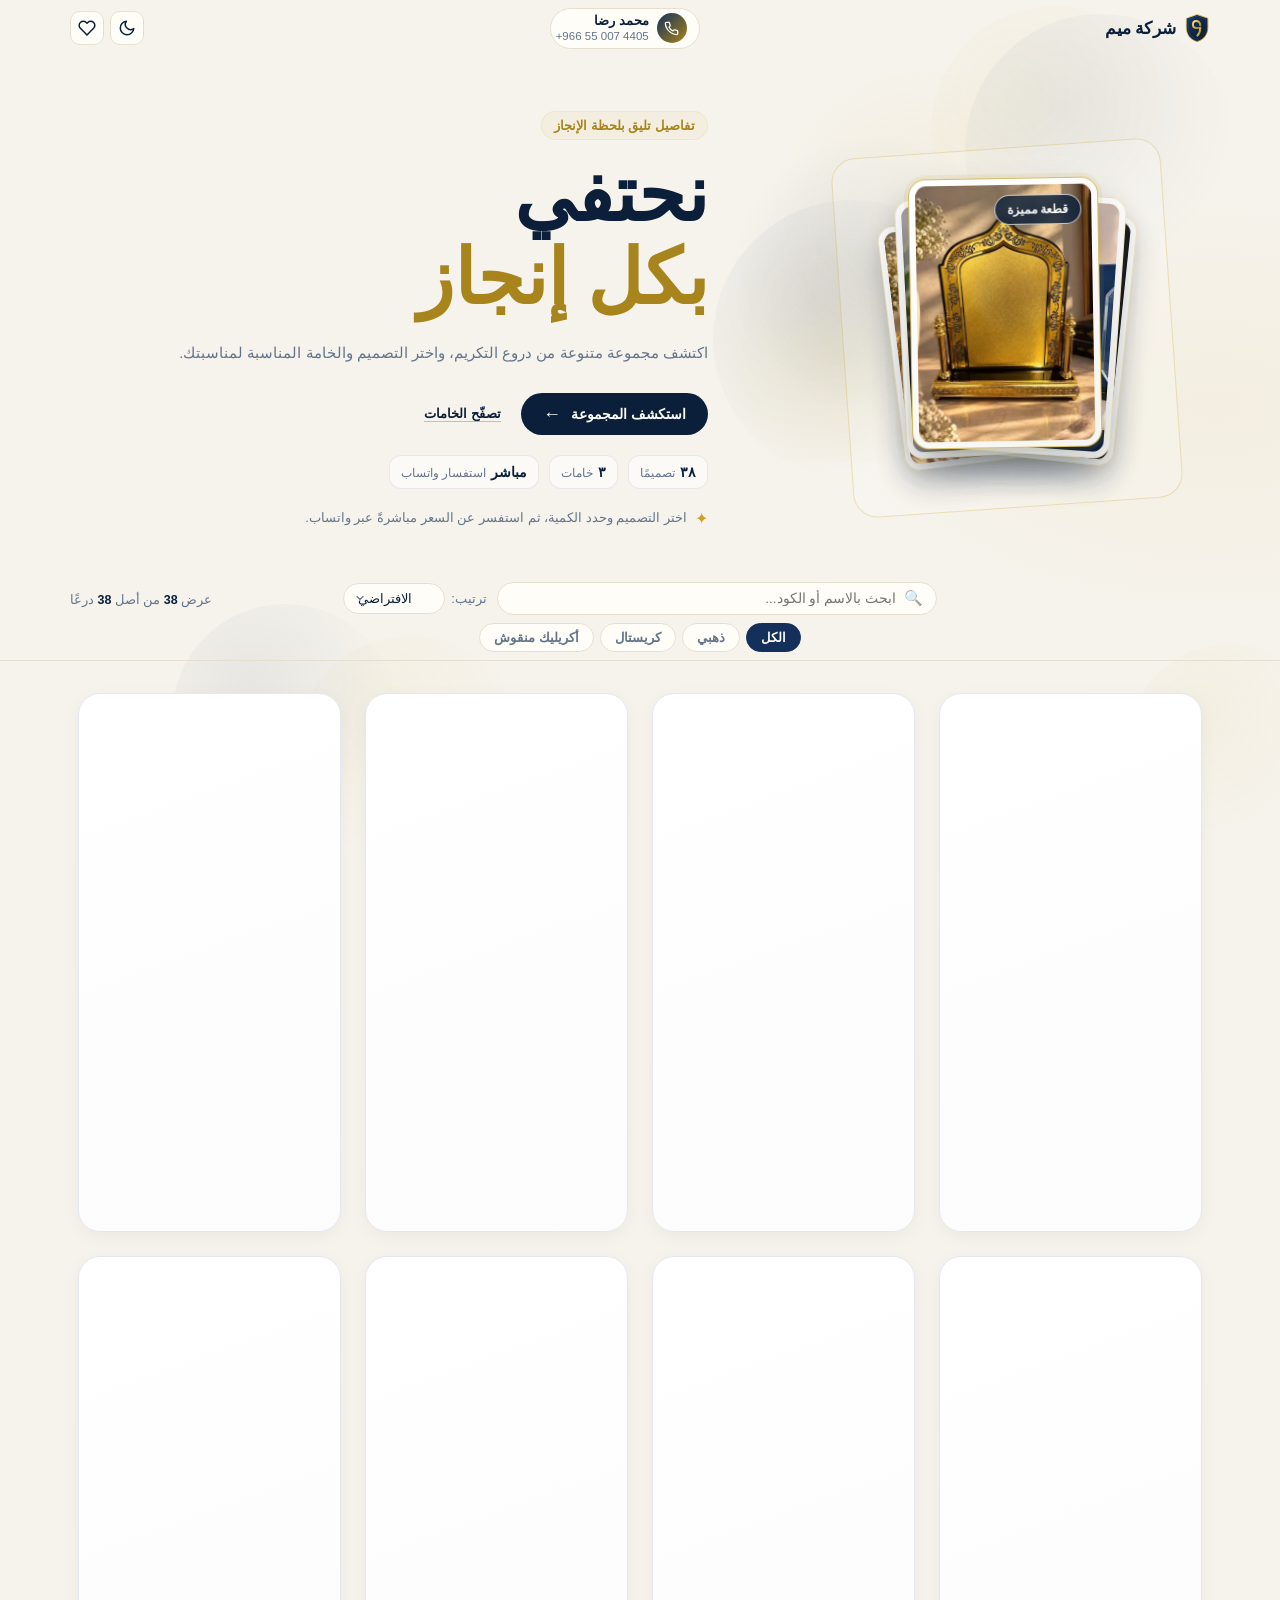
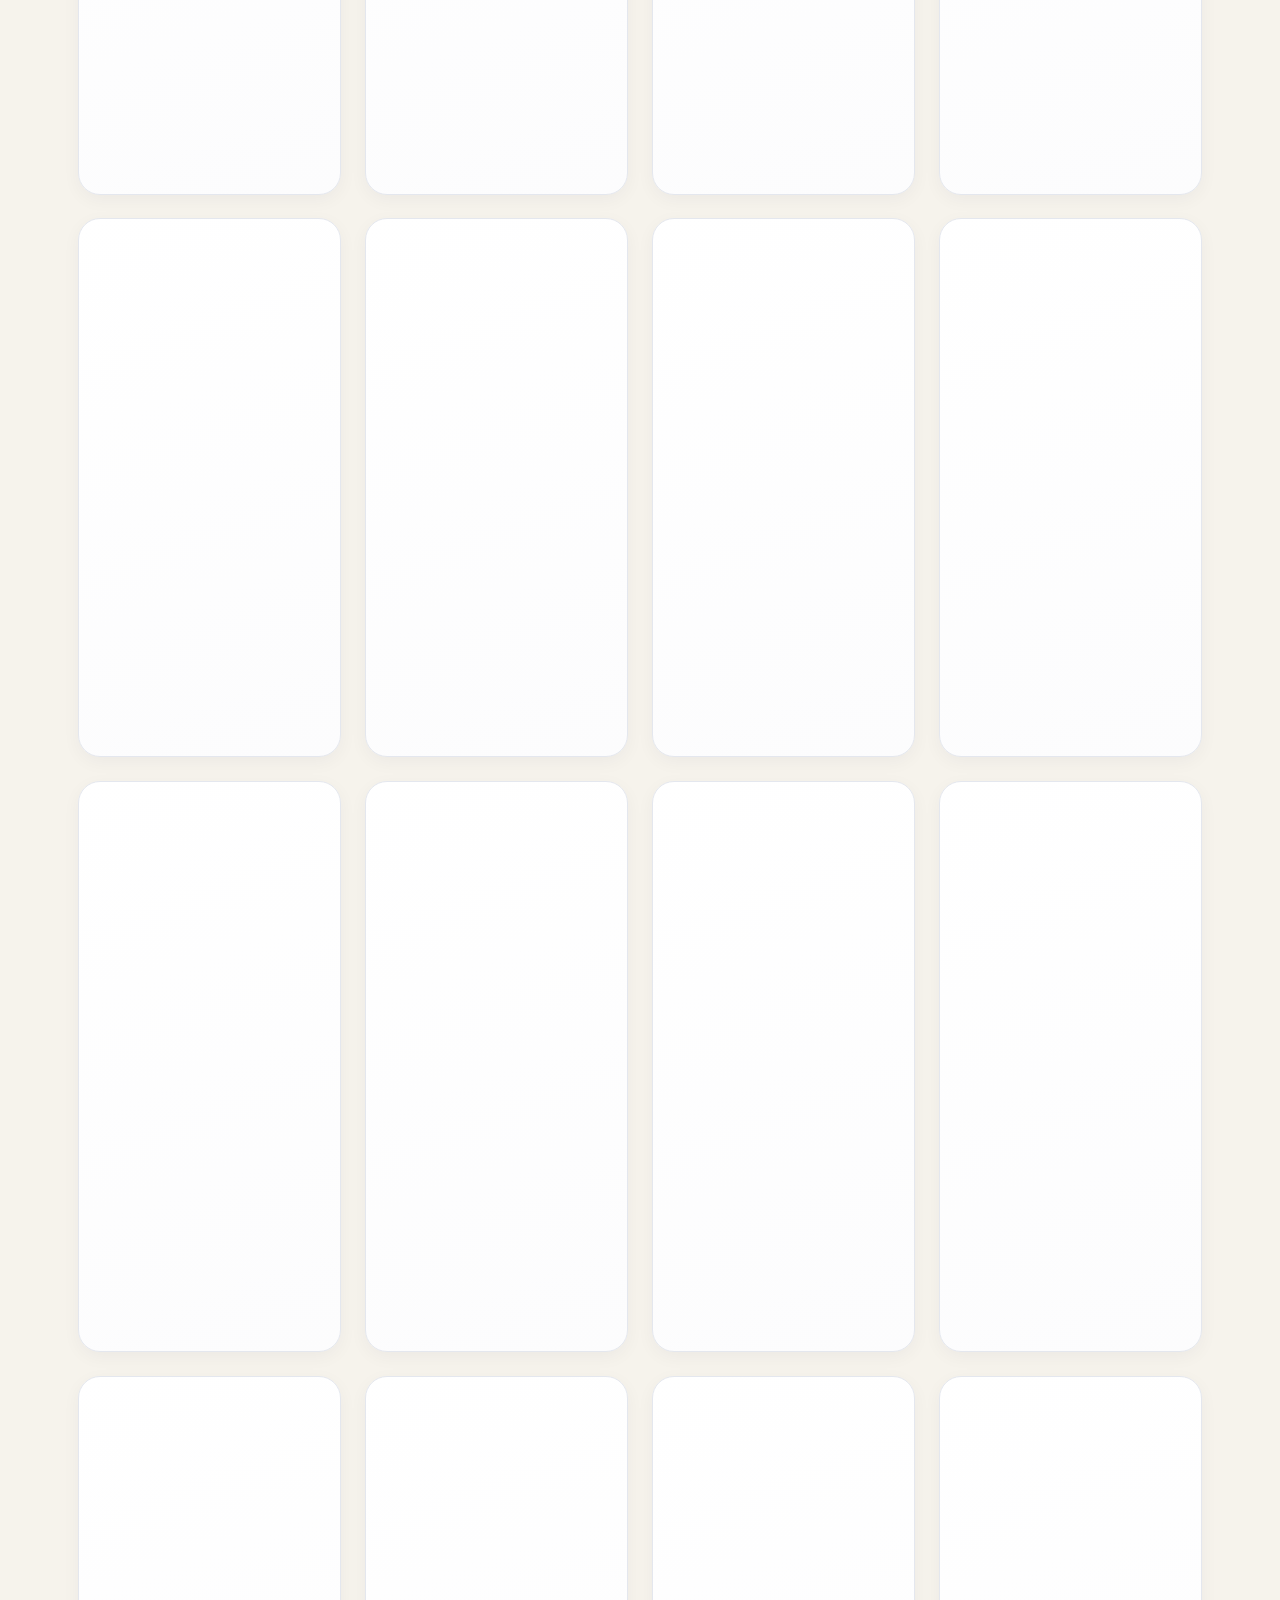
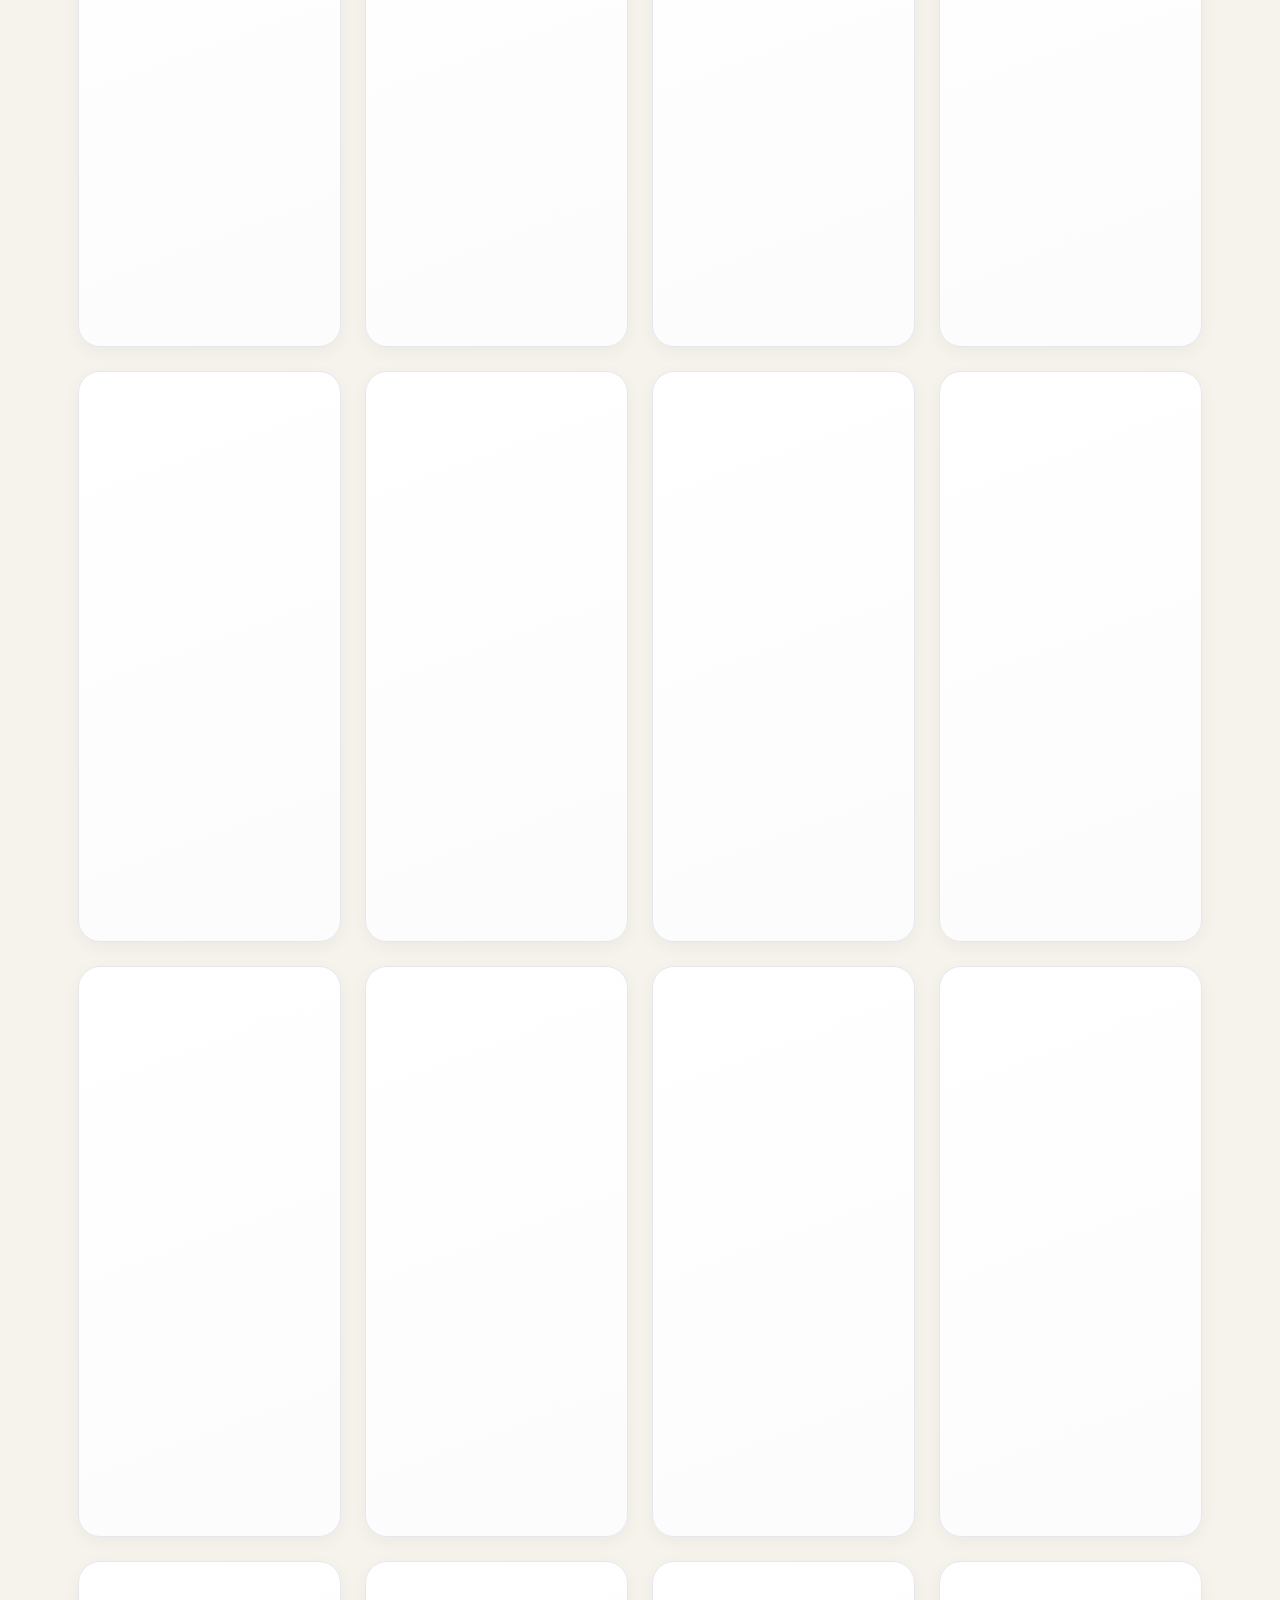
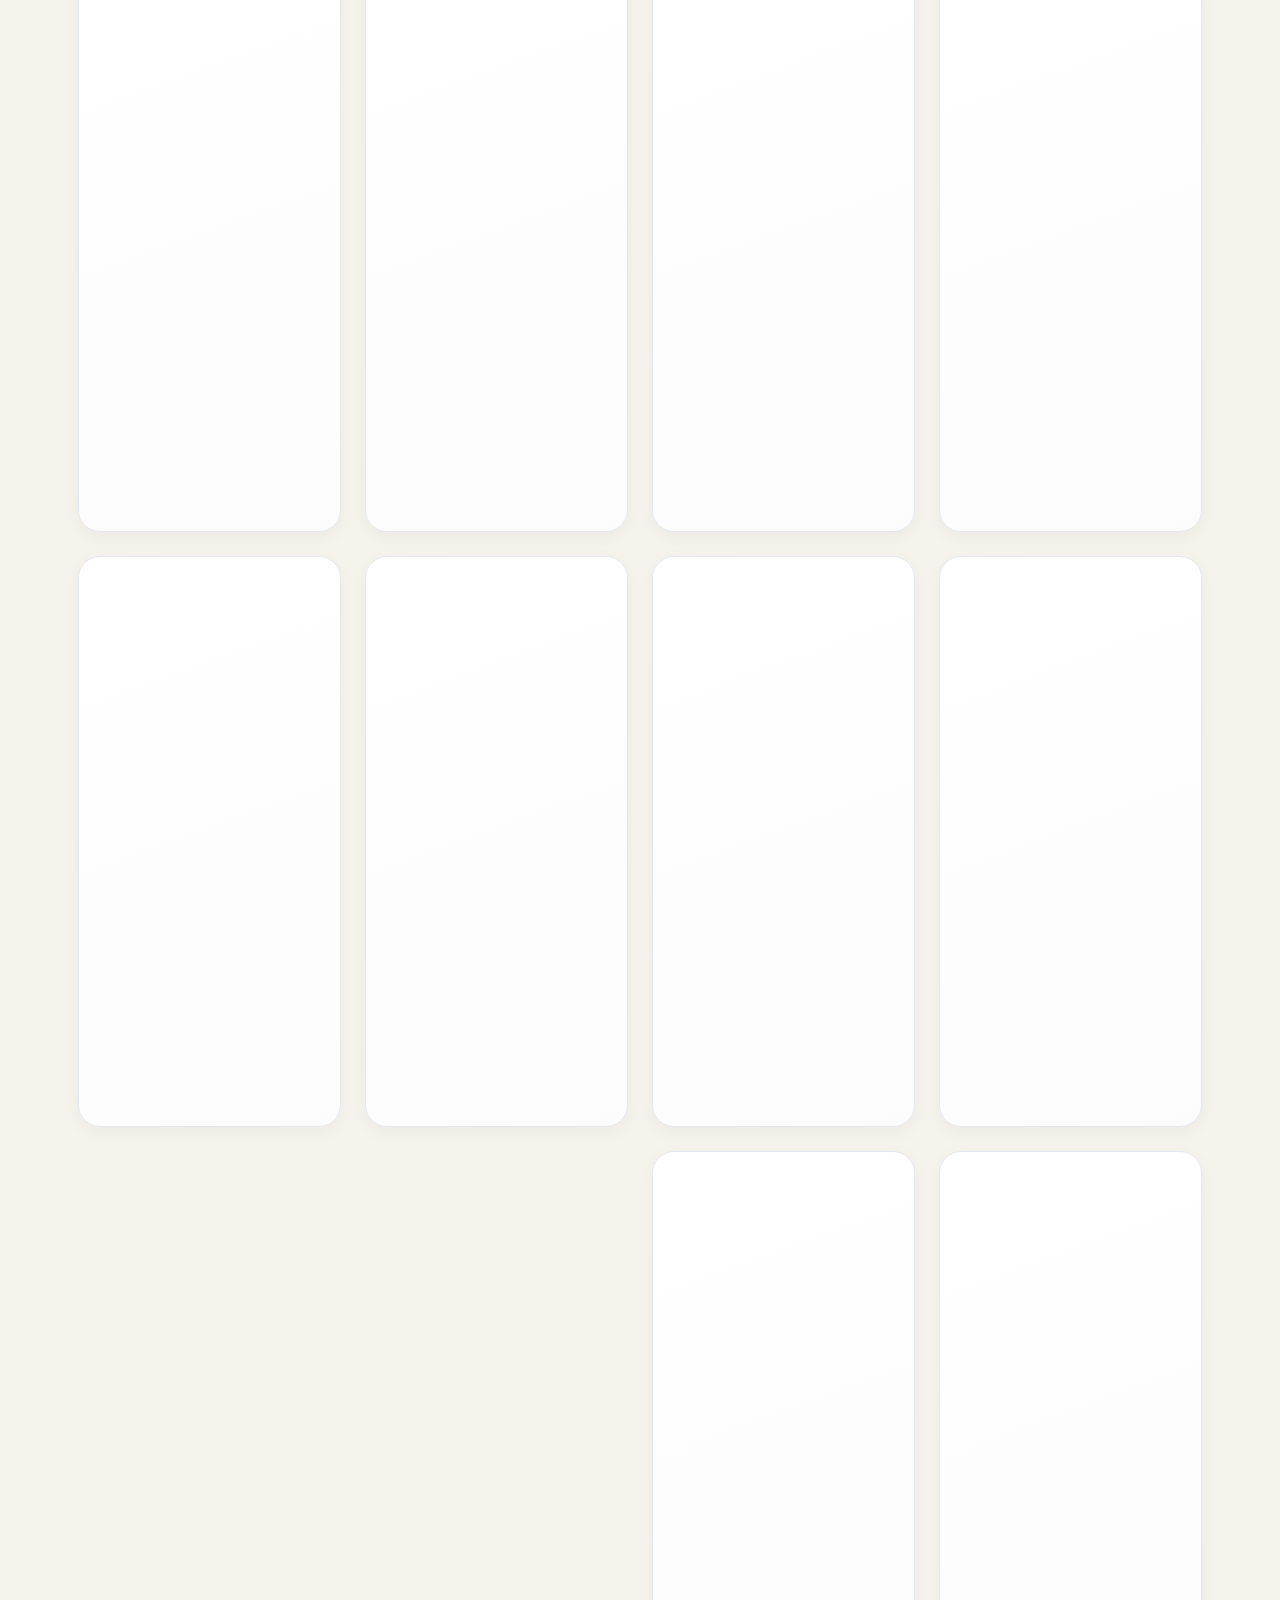
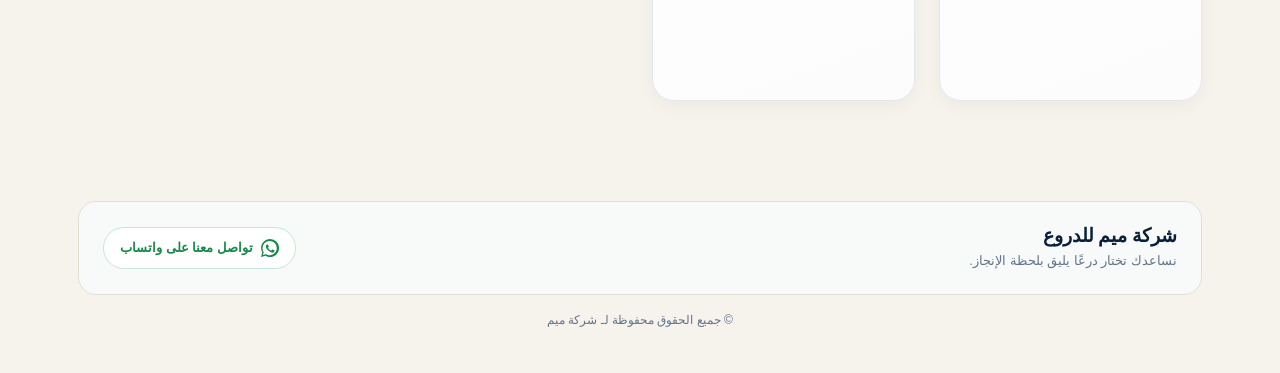
==== commit 7179b1eb: "update" ====
--- a/site/index.html
+++ b/site/index.html
@@ -938,6 +938,7 @@
       <button class="product-modal__nav product-modal__nav--next" type="button" id="modal-next" aria-label="المنتج التالي">›</button>
       <div class="product-modal__gallery">
         <img class="product-modal__image" id="modal-product-image" alt="">
+        <p class="product-modal__image-fallback" id="modal-image-fallback" hidden>الصورة غير متاحة حاليًا</p>
         <div class="product-modal__gallery-thumbs" id="modal-gallery-thumbs" role="group" aria-label="صور المنتج"></div>
       </div>
       <div class="product-modal__content">
--- a/site/css/style.css
+++ b/site/css/style.css
@@ -1167,6 +1167,20 @@
   box-shadow:0 8px 22px rgba(11,31,58,.08);
   transition:opacity .25s ease;
 }
+.product-modal__image.is-unavailable{
+  display:none;
+}
+.product-modal__image-fallback{
+  min-height:180px;
+  margin:0;
+  display:grid;
+  place-items:center;
+  border:1px solid rgba(201,162,39,.28);
+  border-radius:16px;
+  background:linear-gradient(145deg, #f6f4ee, #e9e8e2);
+  color:var(--muted);
+  font-size:13px;
+}
 .product-modal__gallery{
   min-width:0;
 }
@@ -2532,7 +2546,9 @@
 @media (prefers-reduced-motion: reduce) {
   .skeleton,
   .toast,
-  .fav-drawer__panel {
+  .fav-drawer__panel,
+  .swatch.is-active,
+  .size-option.is-active {
     animation: none !important;
     transition: none !important;
   }
@@ -2585,7 +2601,10 @@
   transition:transform .15s ease, box-shadow .15s ease;
 }
 .swatch:hover{ transform:scale(1.12); }
-.swatch.is-active{ box-shadow:0 0 0 2px var(--gold); }
+.swatch.is-active{
+  box-shadow:0 0 0 2px var(--gold);
+  animation:variantOptionSelect .24s cubic-bezier(.2,.8,.2,1) both;
+}
 .swatch--clear{
   background:linear-gradient(135deg, rgba(255,255,255,.95) 0%, rgba(176,200,226,.75) 55%, rgba(255,255,255,.9) 100%);
 }
@@ -2604,27 +2623,34 @@
 .size-options{
   display:flex;
   flex-wrap:wrap;
-  gap:8px;
+  gap:6px;
 }
 .size-option{
-  min-width:42px;
-  min-height:38px;
-  padding:7px 12px;
+  min-width:36px;
+  min-height:32px;
+  padding:5px 9px;
   border:1px solid var(--panel-edge);
-  border-radius:9px;
+  border-radius:7px;
   background:var(--panel);
   color:var(--muted);
-  font:600 13px/1.2 'Tajawal', sans-serif;
+  font:700 12px/1.2 'Tajawal', sans-serif;
   cursor:pointer;
   transition:background .18s ease, color .18s ease, border-color .18s ease, transform .18s ease;
 }
 .size-option:hover{ transform:translateY(-1px); border-color:var(--gold); }
 .size-option.is-active{
-  border-color:var(--ink);
-  background:var(--ink);
-  color:#fff;
+  border-color:var(--gold-deep);
+  background:var(--gold);
+  color:#0b1f3a;
+  box-shadow:0 2px 8px rgba(201,162,39,.2);
+  animation:variantOptionSelect .24s cubic-bezier(.2,.8,.2,1) both;
 }
 .size-option:focus-visible{ outline:2px solid var(--gold); outline-offset:2px; }
+@keyframes variantOptionSelect{
+  0%{ transform:scale(.96); }
+  65%{ transform:scale(1.035); }
+  100%{ transform:scale(1); }
+}
 
 /* داخل المودال */
 .modal-variants{ margin:8px 0 6px; }
@@ -2725,3 +2751,67 @@
 
 .swatch--code{ width:auto; min-width:26px; padding:0 8px; border-radius:999px; background:var(--panel); }
 .swatch--code::after{ content:attr(title); font:700 11px/22px 'Tajawal', sans-serif; color:var(--ink); }
+
+.card .card-specs{
+  justify-content:flex-start;
+  gap:8px;
+  margin-top:10px;
+}
+.card .card-specs span{
+  min-height:28px;
+  padding:5px 10px;
+  font-size:12px;
+}
+.card .variant-picker{
+  width:100%;
+  flex-direction:row;
+  align-items:center;
+  margin:10px 0 0;
+  padding:10px 0 0;
+  border-top:1px solid var(--panel-edge);
+  gap:8px;
+}
+.card .variant-picker__label{
+  color:var(--ink);
+  font-size:13px;
+  line-height:1.4;
+  text-align:right;
+}
+.card .size-options,
+.card .swatches{
+  justify-content:flex-start;
+  gap:8px;
+}
+.card .size-option{
+  min-width:42px;
+  min-height:36px;
+  border-radius:9px;
+}
+.card .quantity-control{
+  flex-direction:row;
+  justify-content:flex-start;
+  align-items:center;
+  margin-top:12px;
+  padding-top:12px;
+  gap:12px;
+  font-size:13px;
+}
+.card .quantity-control__stepper{
+  gap:8px;
+  padding:4px;
+  flex:none;
+}
+.card .quantity-control__button,
+.card .quantity-control__value{
+  height:32px;
+}
+.card .quantity-control__button{
+  width:32px;
+}
+.card .card-meta{
+  margin-top:12px;
+}
+.card .wa-button{
+  height:44px;
+  font-size:14px;
+}
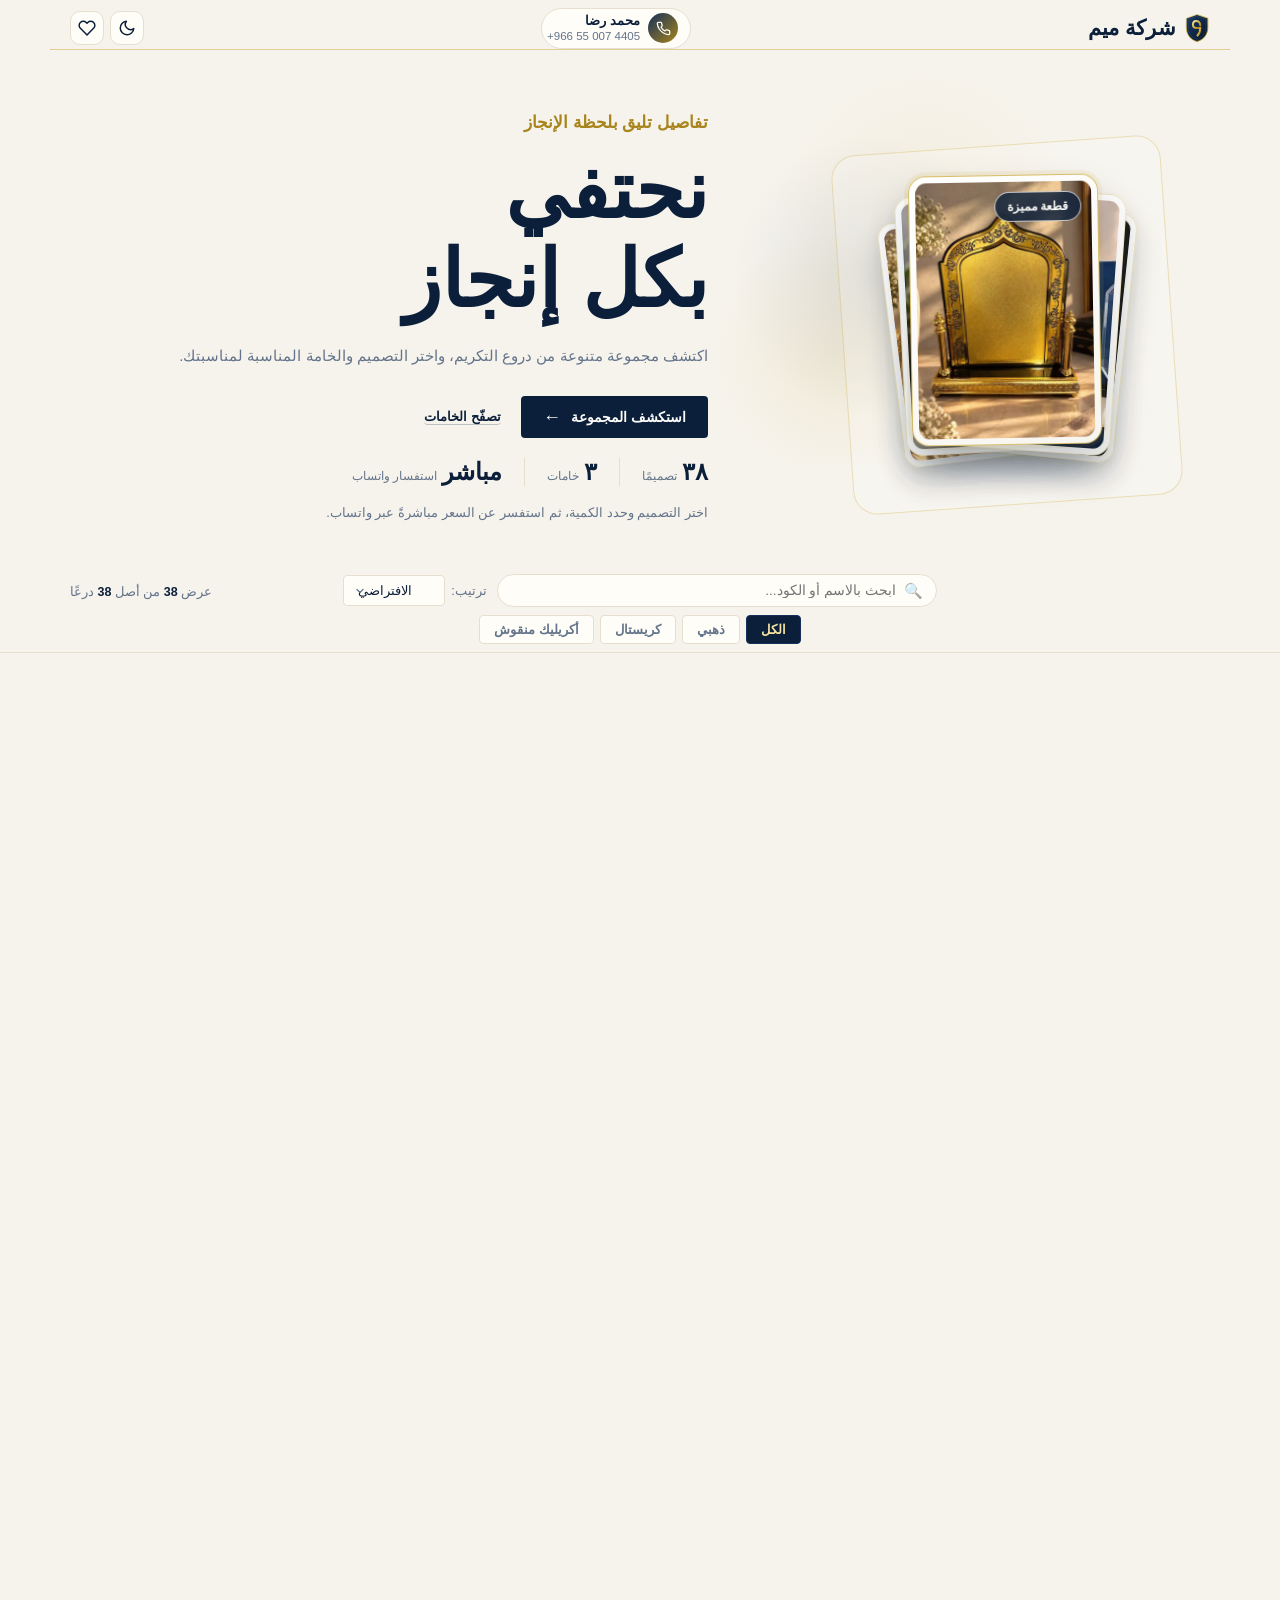
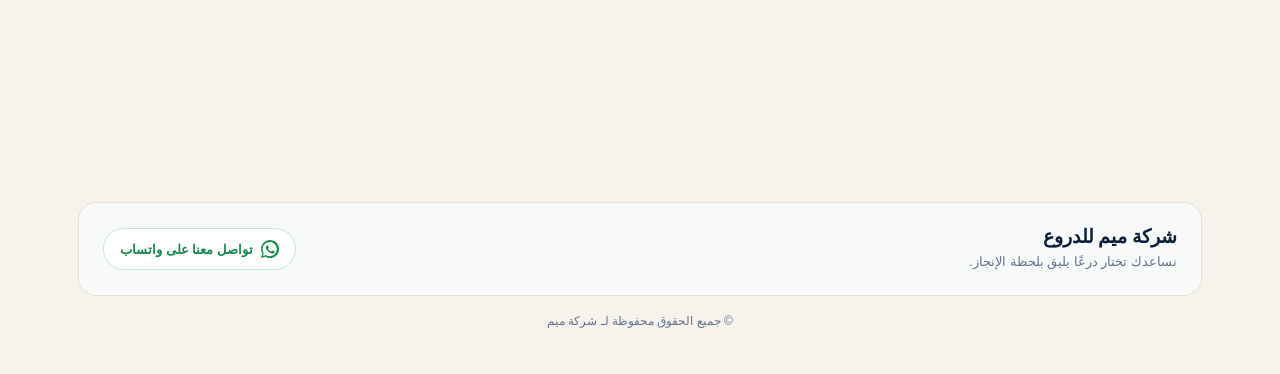
==== commit 326b037f: "update" ====
--- a/site/index.html
+++ b/site/index.html
@@ -41,8 +41,9 @@
 
   <link rel="preconnect" href="https://fonts.googleapis.com">
   <link rel="preconnect" href="https://fonts.gstatic.com" crossorigin>
-  <link href="https://fonts.googleapis.com/css2?family=Amiri:wght@400;700&family=Tajawal:wght@400;500;700;800;900&display=swap" rel="stylesheet">
+  <link href="https://fonts.googleapis.com/css2?family=Amiri:wght@400;700&family=Reem+Kufi:wght@600&family=Tajawal:wght@400;500;700;800;900&display=swap" rel="stylesheet">
   <link rel="stylesheet" href="css/style.css">
+  <link rel="stylesheet" href="css/refresh.css">
   <link rel="preload" as="image" href="images/thumbs/gold/gold-1.webp" fetchpriority="high">
 
   <!-- build:jsonld -->
--- a/site/css/refresh.css
+++ b/site/css/refresh.css
@@ -0,0 +1,31 @@
+/* refresh.css — تحديث تصميم المعرض (بيتحمّل بعد style.css) */
+h1,.brand-name,.hero-copy h1,.page-loader__text,.product-modal__content h2,.product-modal__content h3{font-family:'Reem Kufi','Tajawal',sans-serif;font-weight:600;letter-spacing:0}
+body{background:var(--stage)}
+.floaters{display:none}
+.site-header{border-bottom:1px solid rgba(201,162,39,.45);background:var(--stage)}
+.brand-name{font-size:21px}
+/* الهيرو: عنوان بلون واحد، من غير كبسولات */
+.hero-copy h1{font-size:clamp(46px,6.2vw,84px);line-height:1.12;color:var(--ink)}
+.hero-copy h1 span{color:inherit}
+.hero-copy .kicker,.kicker{background:none;border:0;padding:0;color:var(--gold-deep);font-size:17px;font-weight:700}
+.hero-highlights{gap:0}
+.hero-highlights li{background:none;border:0;border-radius:0;box-shadow:none;padding:0 22px;border-inline-start:1px solid var(--panel-edge)}
+.hero-highlights li:first-child{padding-inline-start:0;border-inline-start:0}
+.hero-highlights strong{font-family:'Reem Kufi',Tajawal,sans-serif;font-size:24px;font-weight:600}
+.hero-note span{display:none}
+.hero-cta{border-radius:4px}
+.hero-secondary{border-radius:4px}
+/* الفلاتر */
+.chip,.select-toggle,.sort-select,.search-wrap input{border-radius:4px}
+.chip[aria-pressed="true"],.chip.is-active,.chip.active{background:var(--navy-dk);color:#f5e3a0}
+/* البطاقات: قطعة على قاعدة ذهبية بدل كرت أبيض مدوّر */
+.card{background:transparent;border:0;border-radius:0;box-shadow:none;padding:0;transform:none}
+.card:hover{transform:none;box-shadow:none}
+.card .product-image,.card .thumb{border-radius:3px;border-bottom:3px solid var(--gold)}
+.product-code-badge{border-radius:2px}
+.card-meta{padding-top:10px}
+.card-specs{border-top:1px solid var(--panel-edge);padding-top:8px}
+.quantity-control,.wa-button,.product-modal__btn{border-radius:4px}
+.product-modal__dialog{border-radius:6px}
+:focus-visible{outline:2px solid var(--gold);outline-offset:2px}
+@media (prefers-reduced-motion:reduce){*{transition:none!important;animation:none!important}}
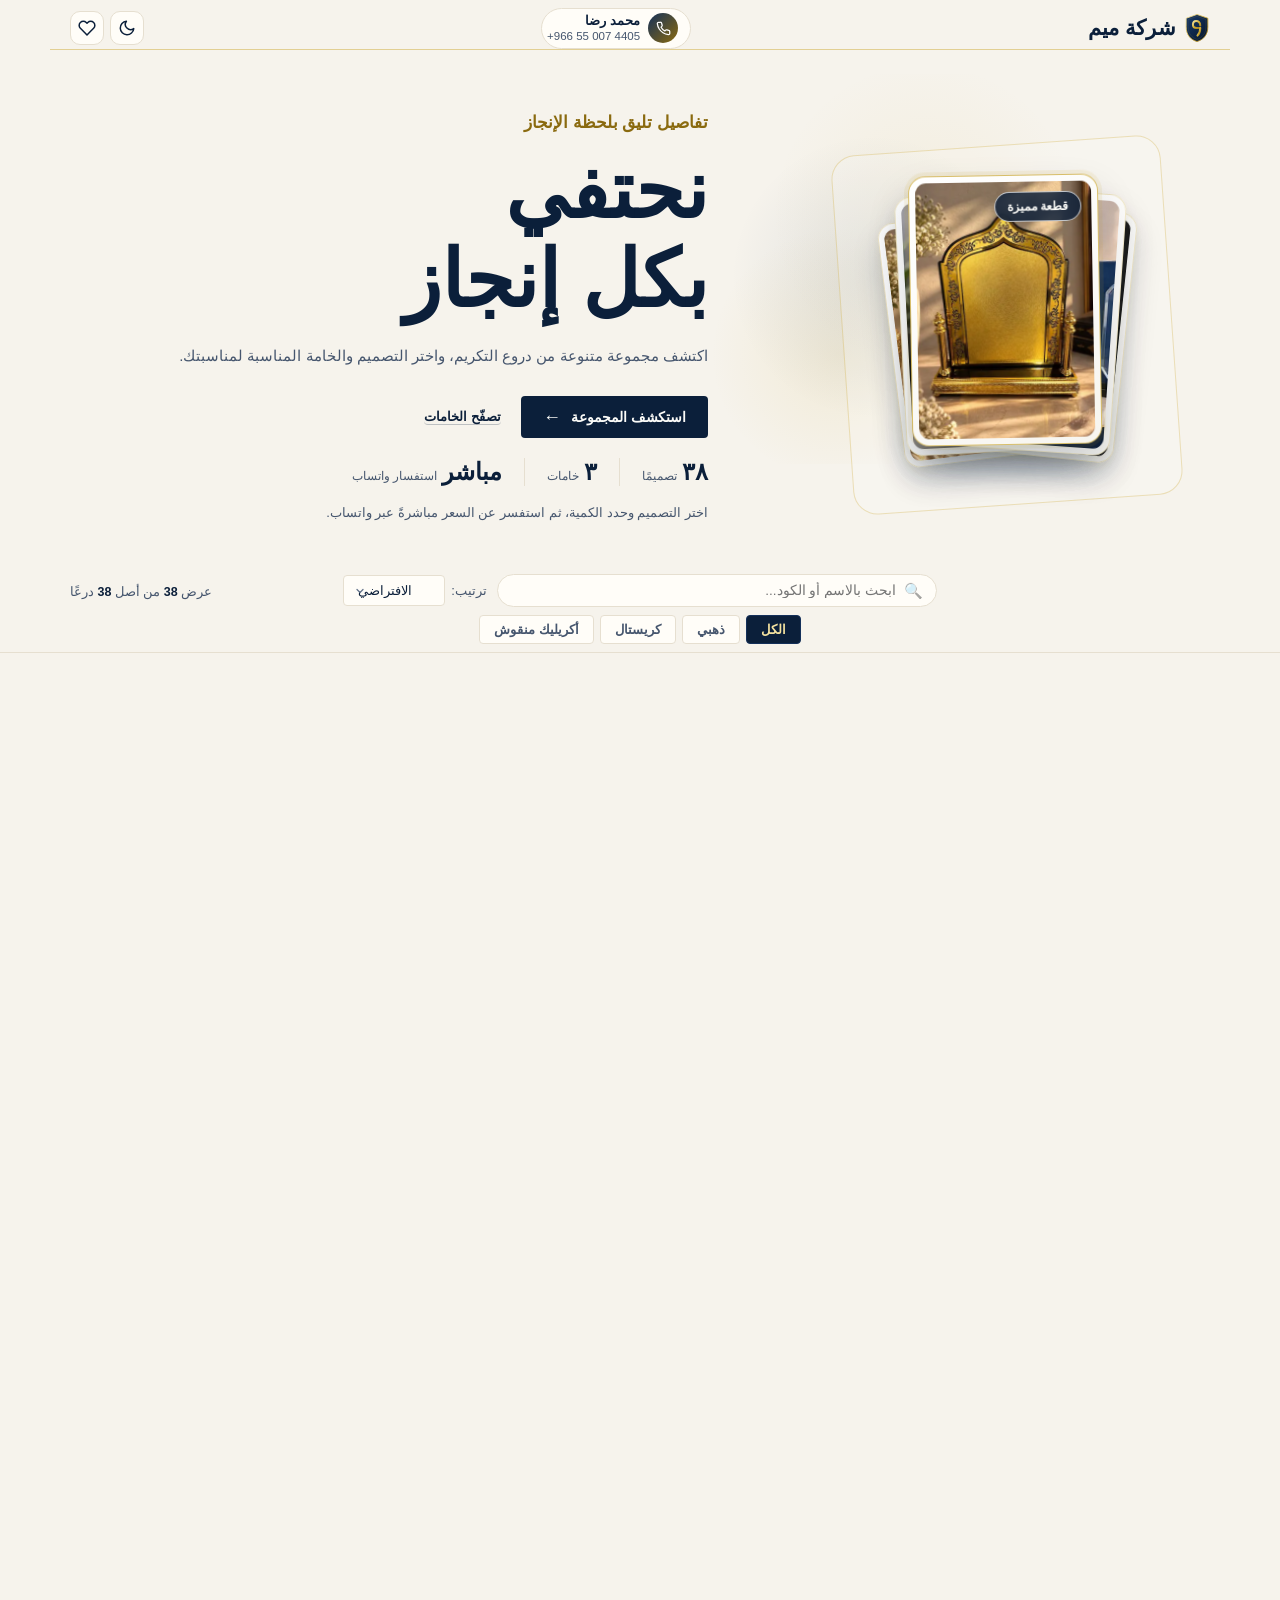
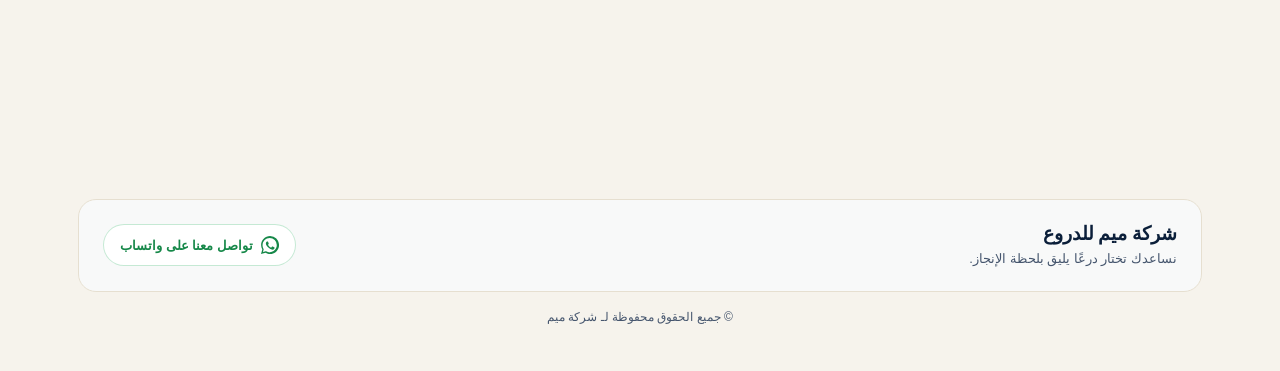
==== commit 1a7f624d: "update 9" ====
--- a/site/index.html
+++ b/site/index.html
@@ -949,6 +949,7 @@
         <h2 id="modal-product-name"></h2>
         <p class="product-modal__code" id="modal-product-code"></p>
         <p class="product-modal__size" id="modal-product-size"></p>
+          <p class="product-modal__price" id="modal-product-price" hidden></p>
         <div class="modal-variants" id="modal-variants"></div>
         <div id="modal-quantity-control"></div>
         <div class="product-modal__actions">
--- a/site/css/refresh.css
+++ b/site/css/refresh.css
@@ -29,3 +29,14 @@
 .product-modal__dialog{border-radius:6px}
 :focus-visible{outline:2px solid var(--gold);outline-offset:2px}
 @media (prefers-reduced-motion:reduce){*{transition:none!important;animation:none!important}}
+
+/* ===== وضوح العناوين + السعر ===== */
+:root{--muted:#46566e;--gold-deep:#8a6a0f}
+html[data-theme="dark"]{--muted:#b4c2d8;--gold-deep:#e2c25a}
+h1,h2,h3,.section-title{color:var(--ink)}
+.card h3{font-size:1.15rem;font-weight:800;line-height:1.35;color:var(--ink)}
+.card .era{color:var(--gold-deep);font-size:.84rem;font-weight:700}
+.card-specs span{color:var(--muted)}
+.card-price,.product-modal__price{font-family:'Reem Kufi','Tajawal',sans-serif;font-size:1.3rem;font-weight:600;color:var(--gold-deep);margin:.3rem 0 .1rem}
+.product-modal__price{font-size:1.5rem}
+.hero-copy p,.hero-note{color:var(--muted)}
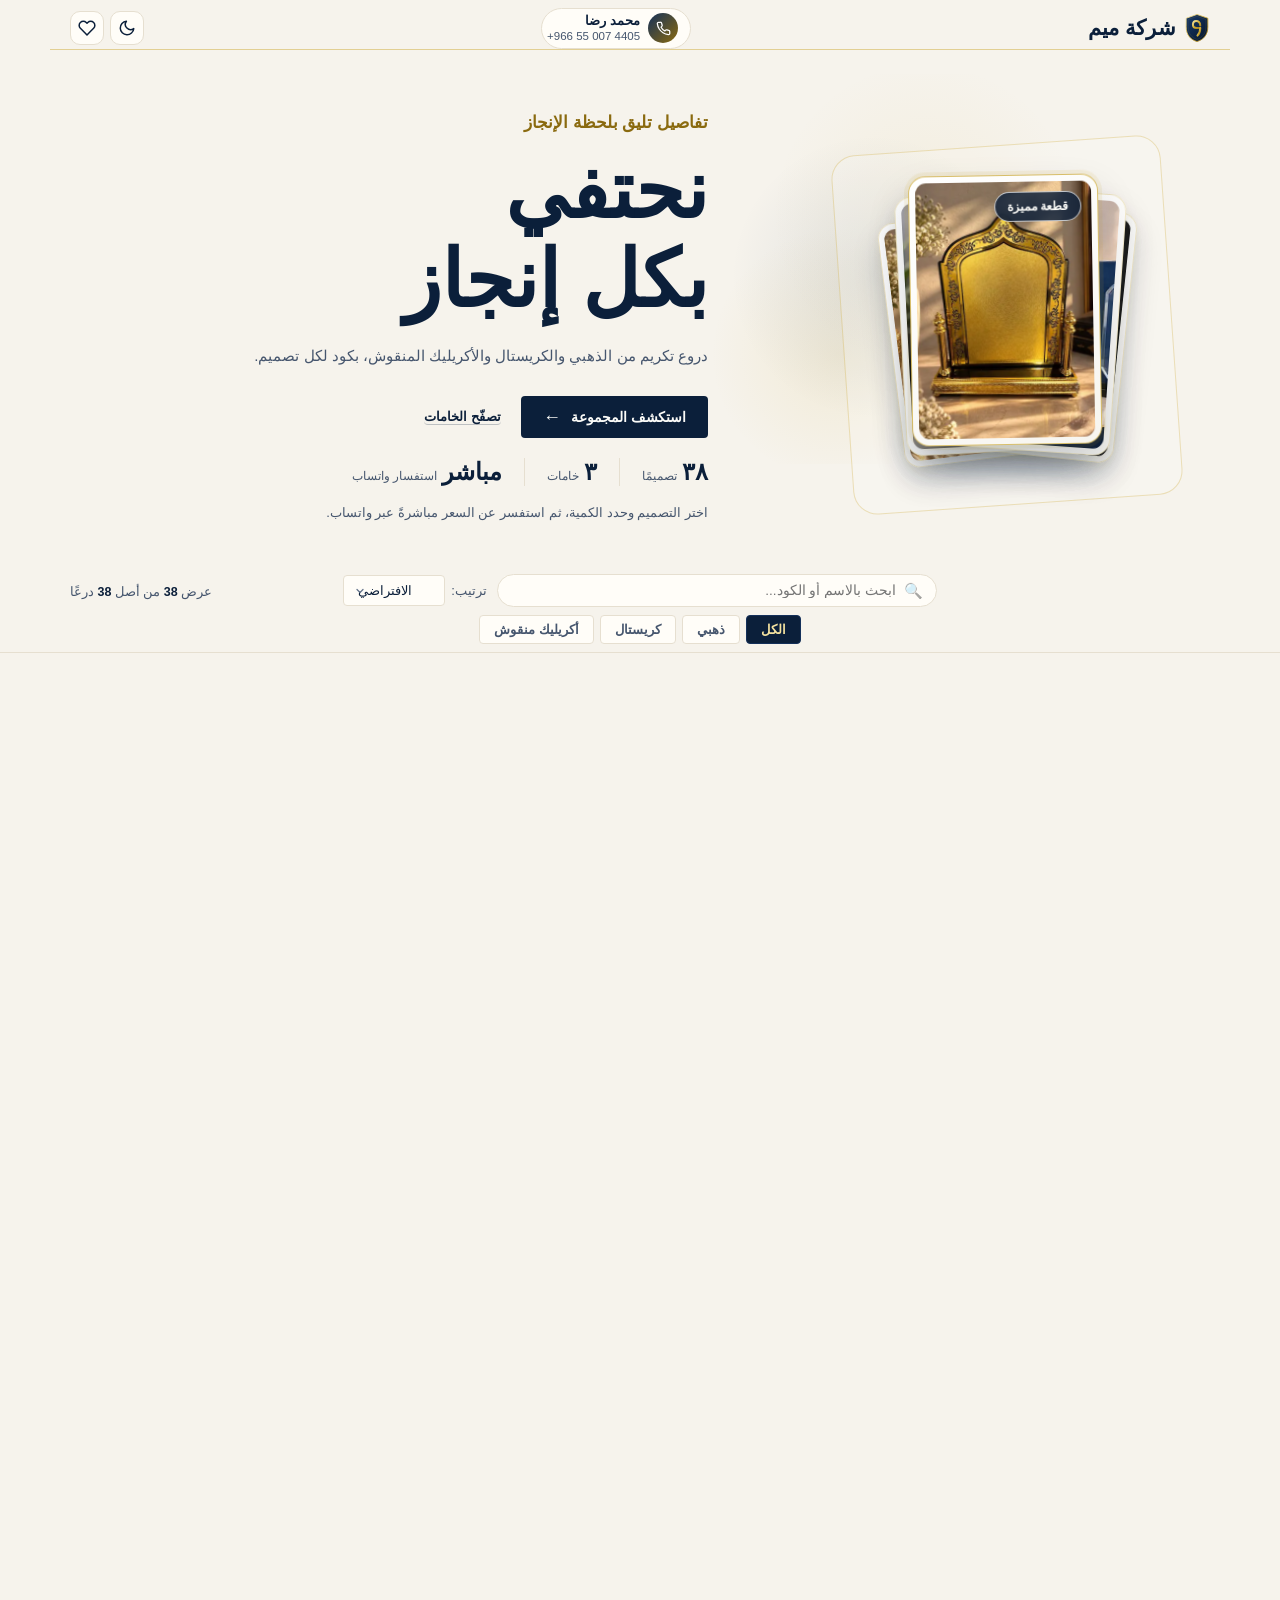
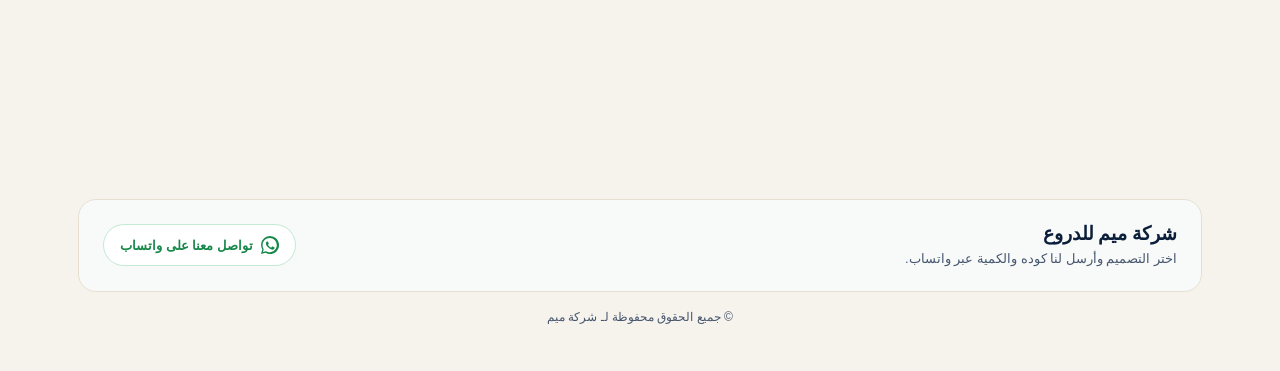
==== commit af6be3d9: "Fix Word export: images, site link, cover" ====
--- a/site/index.html
+++ b/site/index.html
@@ -5,7 +5,7 @@
   <meta charset="UTF-8">
   <meta name="viewport" content="width=device-width, initial-scale=1.0">
   <title>دروع التكريم — ذهبي وكريستال وأكريليك | شركة ميم</title>
-  <meta name="description" content="تشكيلة دروع تكريم فاخرة من الذهبي والكريستال والأكريليك المنقوش. اختر التصميم وحدد الكمية واستفسر عن السعر مباشرةً عبر واتساب.">
+  <meta name="description" content="دروع تكريم من الذهبي والكريستال والأكريليك المنقوش. اختر التصميم وحدد الكمية واستفسر عن السعر مباشرةً عبر واتساب.">
   <meta name="robots" content="index, follow, max-image-preview:large">
   <meta name="author" content="شركة ميم">
   <link rel="canonical" href="https://YOUR-DOMAIN.com/">
@@ -17,7 +17,7 @@
   <meta property="og:locale" content="ar_AR">
   <meta property="og:site_name" content="شركة ميم">
   <meta property="og:title" content="دروع التكريم — شركة ميم">
-  <meta property="og:description" content="ذهبي · كريستال · أكريليك منقوش — تفاصيل تليق بلحظة الإنجاز. استفسر عبر واتساب.">
+  <meta property="og:description" content="ذهبي · كريستال · أكريليك منقوش. اختر التصميم واستفسر عبر واتساب.">
   <meta property="og:url" content="https://YOUR-DOMAIN.com/">
   <meta property="og:image" content="https://YOUR-DOMAIN.com/images/brand/og-image.jpg">
   <meta property="og:image:width" content="1200">
@@ -25,7 +25,7 @@
   <meta property="og:image:alt" content="دروع تكريم من شركة ميم — ذهبي وكريستال وأكريليك">
   <meta name="twitter:card" content="summary_large_image">
   <meta name="twitter:title" content="دروع التكريم — شركة ميم">
-  <meta name="twitter:description" content="ذهبي · كريستال · أكريليك منقوش — تفاصيل تليق بلحظة الإنجاز.">
+  <meta name="twitter:description" content="ذهبي · كريستال · أكريليك منقوش، بكود لكل تصميم.">
   <meta name="twitter:image" content="https://YOUR-DOMAIN.com/images/brand/og-image.jpg">
 
   <!-- الأمان: CSP احتياطي (الأساسي في ملف _headers) -->
@@ -792,7 +792,7 @@
     <div class="hero-copy">
       <p class="kicker">تفاصيل تليق بلحظة الإنجاز</p>
       <h1>نحتفي<br><span>بكل إنجاز</span></h1>
-      <p class="hero-description">اكتشف مجموعة متنوعة من دروع التكريم، واختر التصميم والخامة المناسبة لمناسبتك.</p>
+      <p class="hero-description">دروع تكريم من الذهبي والكريستال والأكريليك المنقوش، بكود لكل تصميم.</p>
       <div class="hero-actions">
         <a class="hero-cta" href="#grid">استكشف المجموعة <span aria-hidden="true">←</span></a>
         <a class="hero-secondary" href="#filters">تصفّح الخامات</a>
@@ -819,7 +819,7 @@
       </figure>
       <figure class="hero-card hero-card--front" tabindex="0" aria-label="درع ذهبي - تصميم ١">
         <span class="hero-featured__label">قطعة مميزة</span>
-        <img src="images/thumbs/gold/gold-1.webp" width="390" height="520" alt="درع ذهبي فاخر مزخرف" fetchpriority="high" decoding="async">
+        <img src="images/thumbs/gold/gold-1.webp" width="390" height="520" alt="درع ذهبي مزخرف" fetchpriority="high" decoding="async">
       </figure>
     </div>
   </section>
@@ -827,7 +827,7 @@
   <!-- Recently viewed  -->
   <section class="recently-viewed" id="recentlyViewed" hidden>
     <div class="recently-viewed__inner">
-      <h2 class="recently-viewed__title">👁️ شوهد مؤخرًا</h2>
+      <h2 class="recently-viewed__title">شوهد مؤخرًا</h2>
       <div class="recently-viewed__track" id="recentlyTrack"></div>
     </div>
   </section>
@@ -995,7 +995,7 @@
     <div class="fav-drawer__backdrop" data-fav-close></div>
     <aside class="fav-drawer__panel" role="dialog" aria-modal="true" aria-labelledby="favTitle">
       <header class="fav-drawer__head">
-        <h2 id="favTitle">❤️ المفضلة</h2>
+        <h2 id="favTitle">المفضلة</h2>
         <button class="fav-drawer__close" type="button" data-fav-close aria-label="إغلاق">✕</button>
       </header>
       <div class="fav-drawer__body" id="favBody"></div>
@@ -1009,7 +1009,7 @@
     <div class="footer-content">
       <div class="footer-copy">
         <strong>شركة ميم للدروع</strong>
-        <p>نساعدك تختار درعًا يليق بلحظة الإنجاز.</p>
+        <p>اختر التصميم وأرسل لنا كوده والكمية عبر واتساب.</p>
       </div>
       <a class="footer-contact" id="footer-whatsapp" href="#" target="_blank" rel="noopener noreferrer">
         <svg viewBox="0 0 24 24" aria-hidden="true" focusable="false">
--- a/site/css/refresh.css
+++ b/site/css/refresh.css
@@ -40,3 +40,54 @@
 .card-price,.product-modal__price{font-family:'Reem Kufi','Tajawal',sans-serif;font-size:1.3rem;font-weight:600;color:var(--gold-deep);margin:.3rem 0 .1rem}
 .product-modal__price{font-size:1.5rem}
 .hero-copy p,.hero-note{color:var(--muted)}
+
+/* =====================================================================
+   الدارك — «عرض ليلي»: خلفية كحلي عميق (مش أسود)، والقطع تحت إضاءة موجّهة.
+   الذهبي بس للي يستاهل يلفت النظر: السعر، الفلتر المختار، زرار الدخول.
+   (كل القواعد بـ html[data-theme="dark"] عشان تغلب القواعد القديمة)
+   ===================================================================== */
+html[data-theme="dark"]{--stage:#0b2140;--panel:#123058;--panel-edge:#2a4a78;--ink:#f4efe1;--muted:#b9c5d8;--gold-deep:#e2c25a}
+html[data-theme="dark"] body{background:radial-gradient(ellipse 1100px 620px at 50% -12%,rgba(226,194,90,.17),transparent 66%),var(--stage)}
+html[data-theme="dark"] .site-header{background:transparent;border-bottom-color:rgba(226,194,90,.4)}
+html[data-theme="dark"] :focus-visible{outline:2px solid #e2c25a;outline-offset:2px}
+
+/* الهيرو */
+html[data-theme="dark"] .hero .kicker{background:none;border:0;color:#e2c25a;padding:0}
+html[data-theme="dark"] .hero h1,html[data-theme="dark"] .hero h1 span{color:var(--ink)}
+html[data-theme="dark"] .hero-copy p,html[data-theme="dark"] .hero-description,html[data-theme="dark"] .hero-note{color:var(--muted)}
+html[data-theme="dark"] .hero-highlights li{background:none;border-color:var(--panel-edge);box-shadow:none}
+html[data-theme="dark"] .hero-highlights strong{color:var(--ink)}
+html[data-theme="dark"] .hero-cta{background:#e2c25a;color:#0b2140;box-shadow:none}
+html[data-theme="dark"] .hero-cta:hover{background:#f0d57a}
+html[data-theme="dark"] .hero-secondary{color:var(--ink);border-bottom-color:rgba(244,239,225,.35)}
+html[data-theme="dark"] .hero-stack{background:radial-gradient(ellipse at 50% 46%,rgba(226,194,90,.24),transparent 68%);border-color:transparent;box-shadow:none}
+
+/* الفلاتر والبحث */
+html[data-theme="dark"] .count,html[data-theme="dark"] .search-count{color:var(--muted)}
+html[data-theme="dark"] .count strong,html[data-theme="dark"] .search-count strong{color:var(--ink)}
+html[data-theme="dark"] .chip{background:transparent;color:var(--muted);border:1px solid var(--panel-edge);border-radius:4px}
+html[data-theme="dark"] .chip:hover{background:transparent;border-color:#e2c25a;color:var(--ink)}
+html[data-theme="dark"] .chip[aria-pressed="true"],html[data-theme="dark"] .chip.active,html[data-theme="dark"] .chip.is-active{background:#e2c25a;color:#0b2140;border-color:#e2c25a}
+html[data-theme="dark"] .search-wrap input,html[data-theme="dark"] .sort-select,html[data-theme="dark"] .select-toggle{background:rgba(244,239,225,.05);border-color:var(--panel-edge);color:var(--ink);border-radius:4px}
+
+/* القطع: صورة على قاعدة مضاءة، من غير كرت */
+html[data-theme="dark"] .card{background:transparent;border:0;box-shadow:none}
+html[data-theme="dark"] .card:hover{border-color:transparent}
+html[data-theme="dark"] .thumb,html[data-theme="dark"] .thumb[data-cat="gold"],html[data-theme="dark"] .thumb[data-cat="crystal"],html[data-theme="dark"] .thumb[data-cat="acrylic"]{background:radial-gradient(ellipse at 50% 30%,#2f5a98 0%,#183c6c 52%,#102a4e 100%);border:0;border-bottom:3px solid #c9a227;border-radius:3px}
+html[data-theme="dark"] .card h3{color:var(--ink)}
+html[data-theme="dark"] .card .era{background:none;border:0;padding:0;color:#e2c25a}
+html[data-theme="dark"] .card-specs span,html[data-theme="dark"] .card-specs__material{background:rgba(244,239,225,.08);color:var(--ink);border:0;border-radius:3px}
+html[data-theme="dark"] .card-price,html[data-theme="dark"] .product-modal__price{color:#e2c25a}
+
+/* نافذة تفاصيل المنتج */
+html[data-theme="dark"] .product-modal__dialog{background:#102a4e;border:1px solid var(--panel-edge)}
+html[data-theme="dark"] .product-modal__gallery,html[data-theme="dark"] .product-modal__image{background:transparent;border-color:transparent;box-shadow:none}
+html[data-theme="dark"] .product-modal__material,html[data-theme="dark"] .product-modal__color{background:rgba(244,239,225,.1);color:var(--ink);border:0}
+html[data-theme="dark"] .product-modal__code,html[data-theme="dark"] .product-modal__size{background:transparent;color:var(--ink);border-color:var(--panel-edge)}
+html[data-theme="dark"] .product-modal__counter{color:#e2c25a}
+html[data-theme="dark"] .count b{color:var(--ink)}
+html[data-theme="dark"] .hero-stack::after{background:rgba(226,194,90,.05);border-color:rgba(226,194,90,.32)}
+html[data-theme="dark"] .quantity-control,html[data-theme="dark"] .card-specs{border-color:var(--panel-edge)}
+html[data-theme="dark"] .product-modal__content *{border-color:var(--panel-edge)}
+html[data-theme="dark"] .product-modal__close,html[data-theme="dark"] .product-modal__nav{background:#123058;color:var(--ink);border:1px solid var(--panel-edge)}
+html[data-theme="dark"] .product-modal__close:hover,html[data-theme="dark"] .product-modal__nav:hover{background:#e2c25a;color:#0b2140;border-color:#e2c25a}
